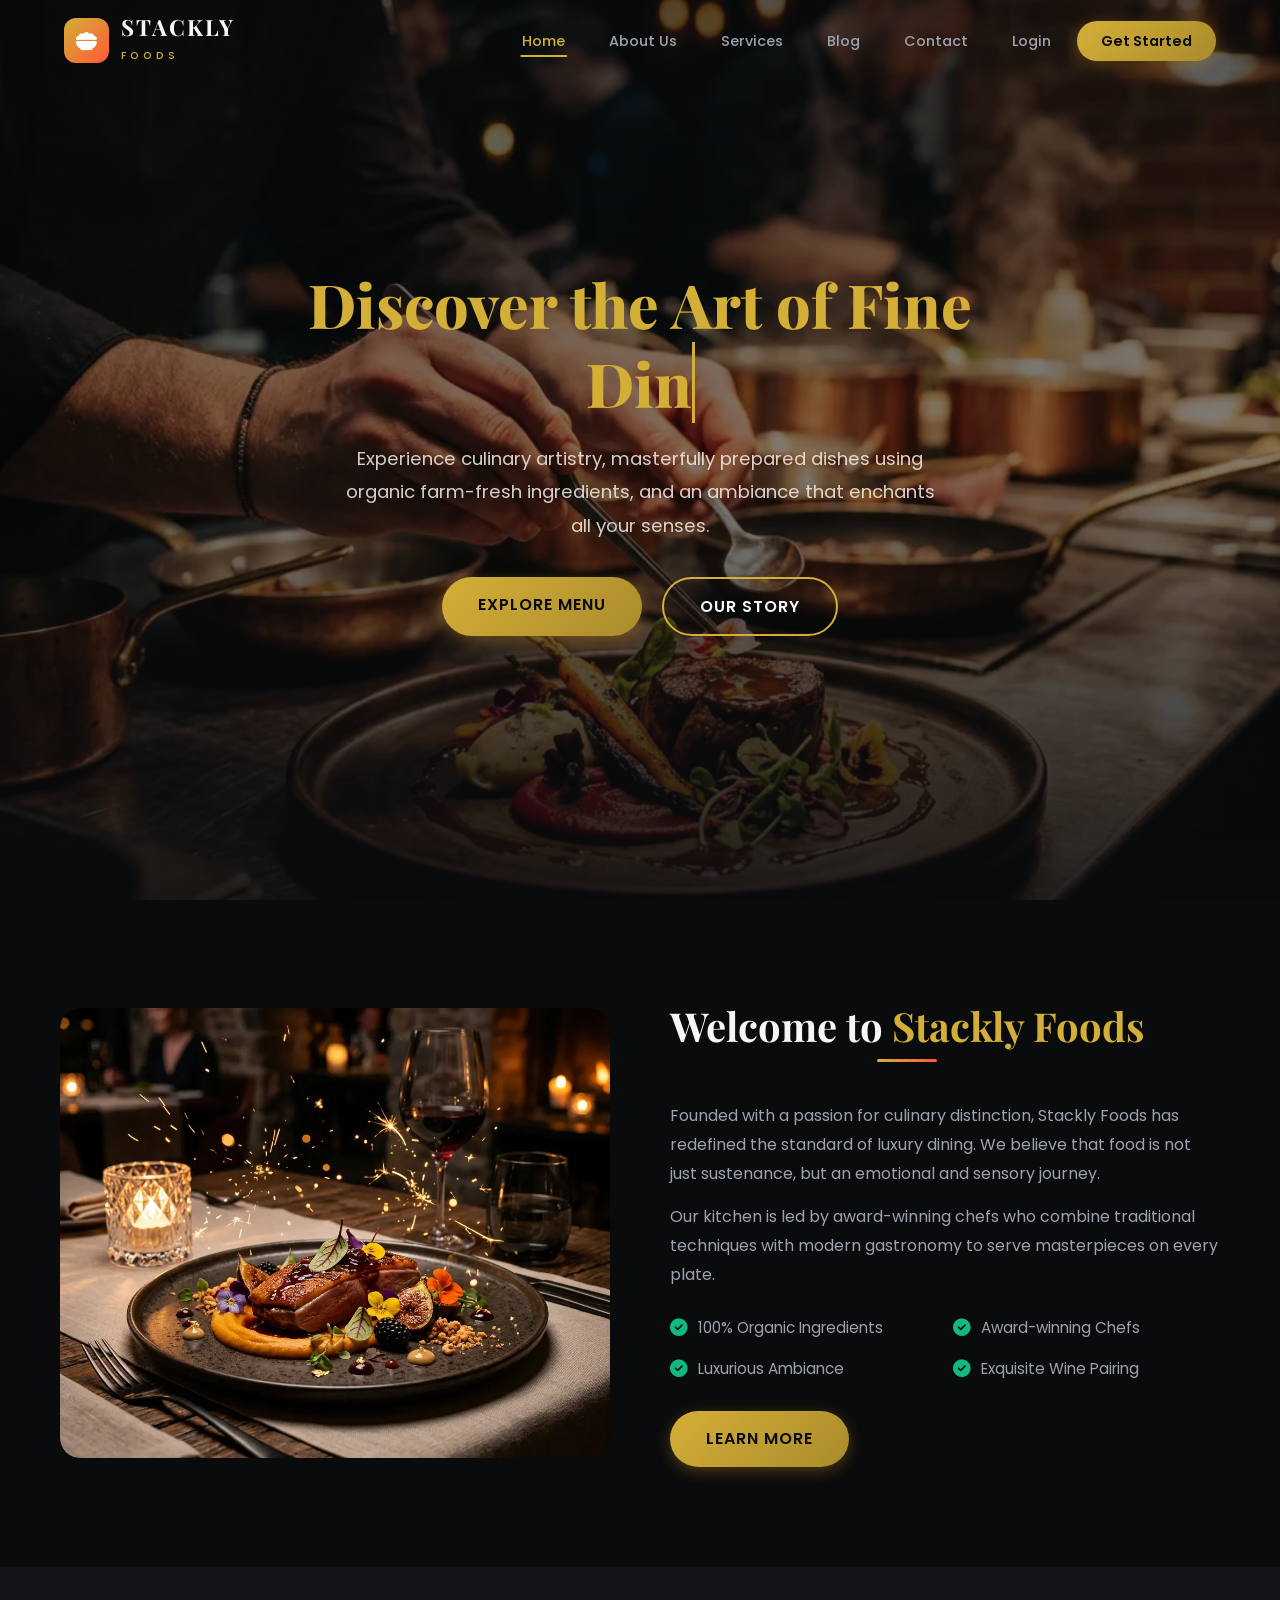
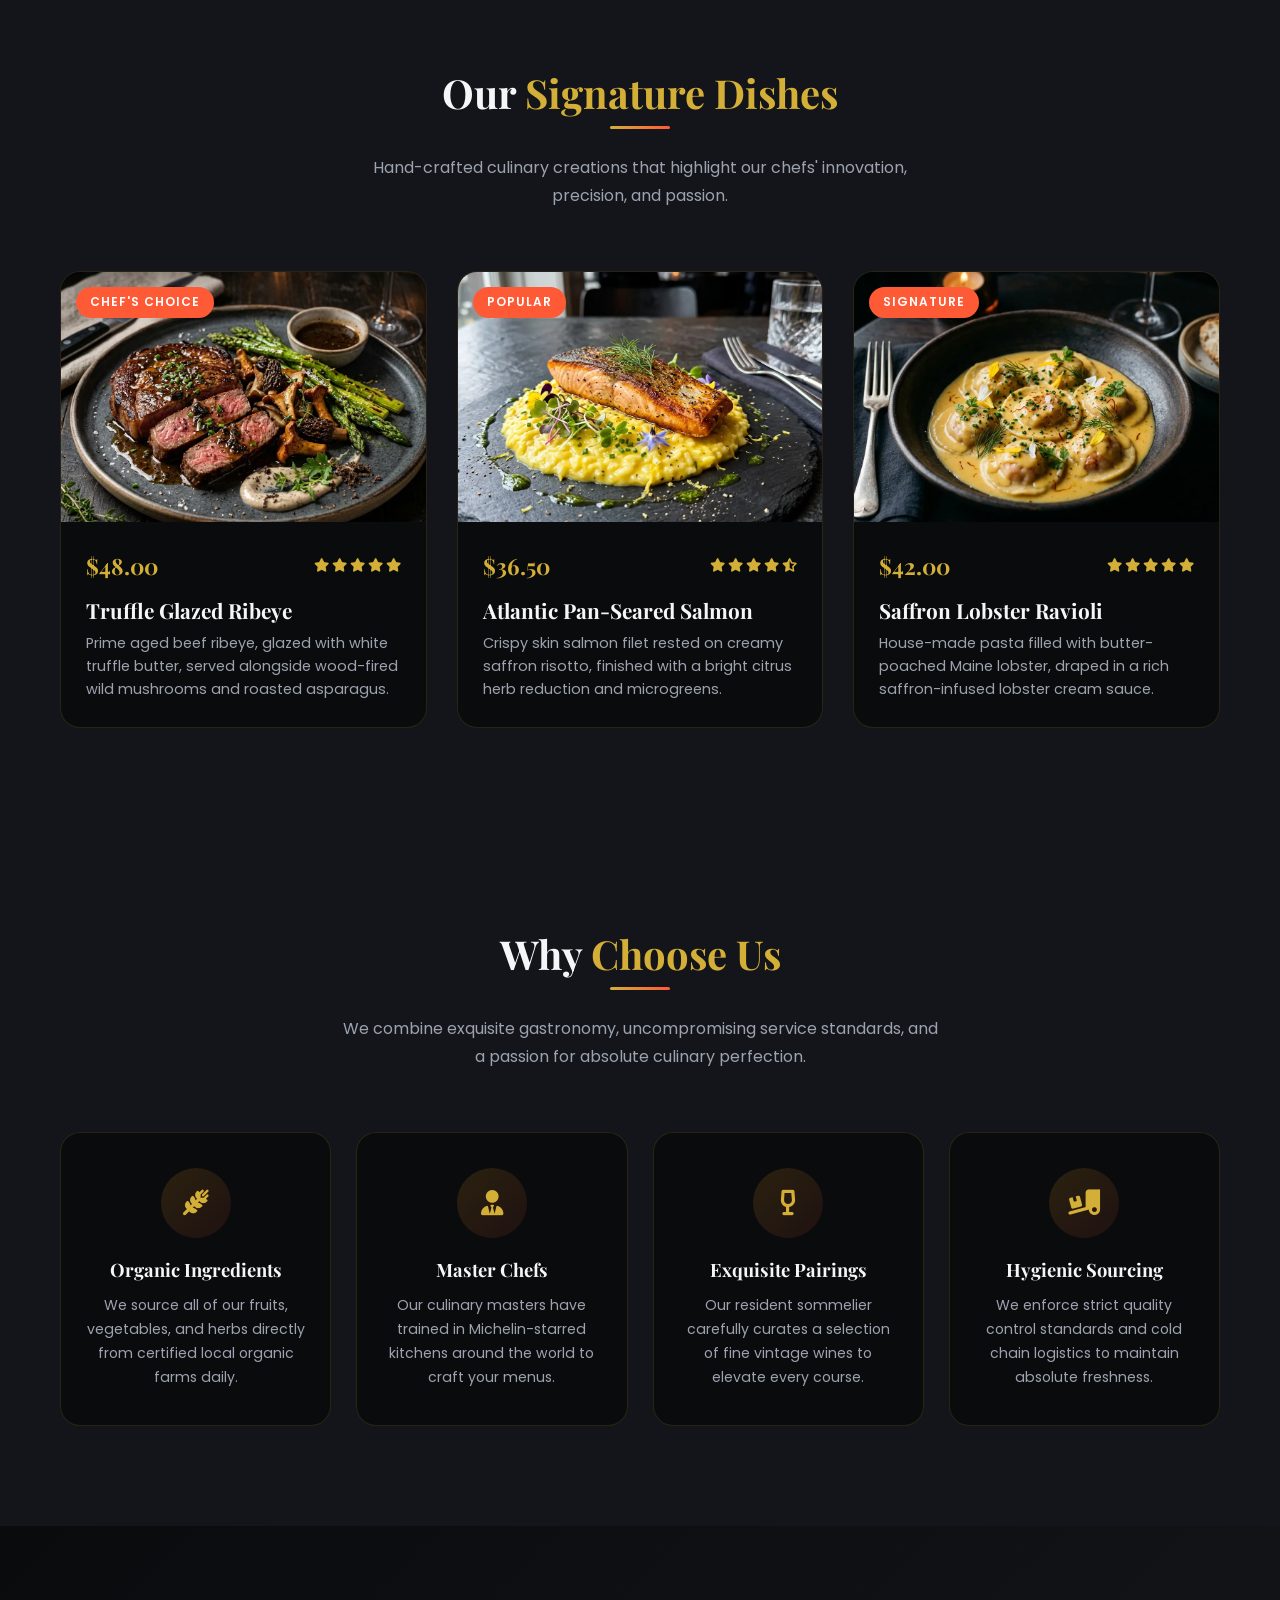
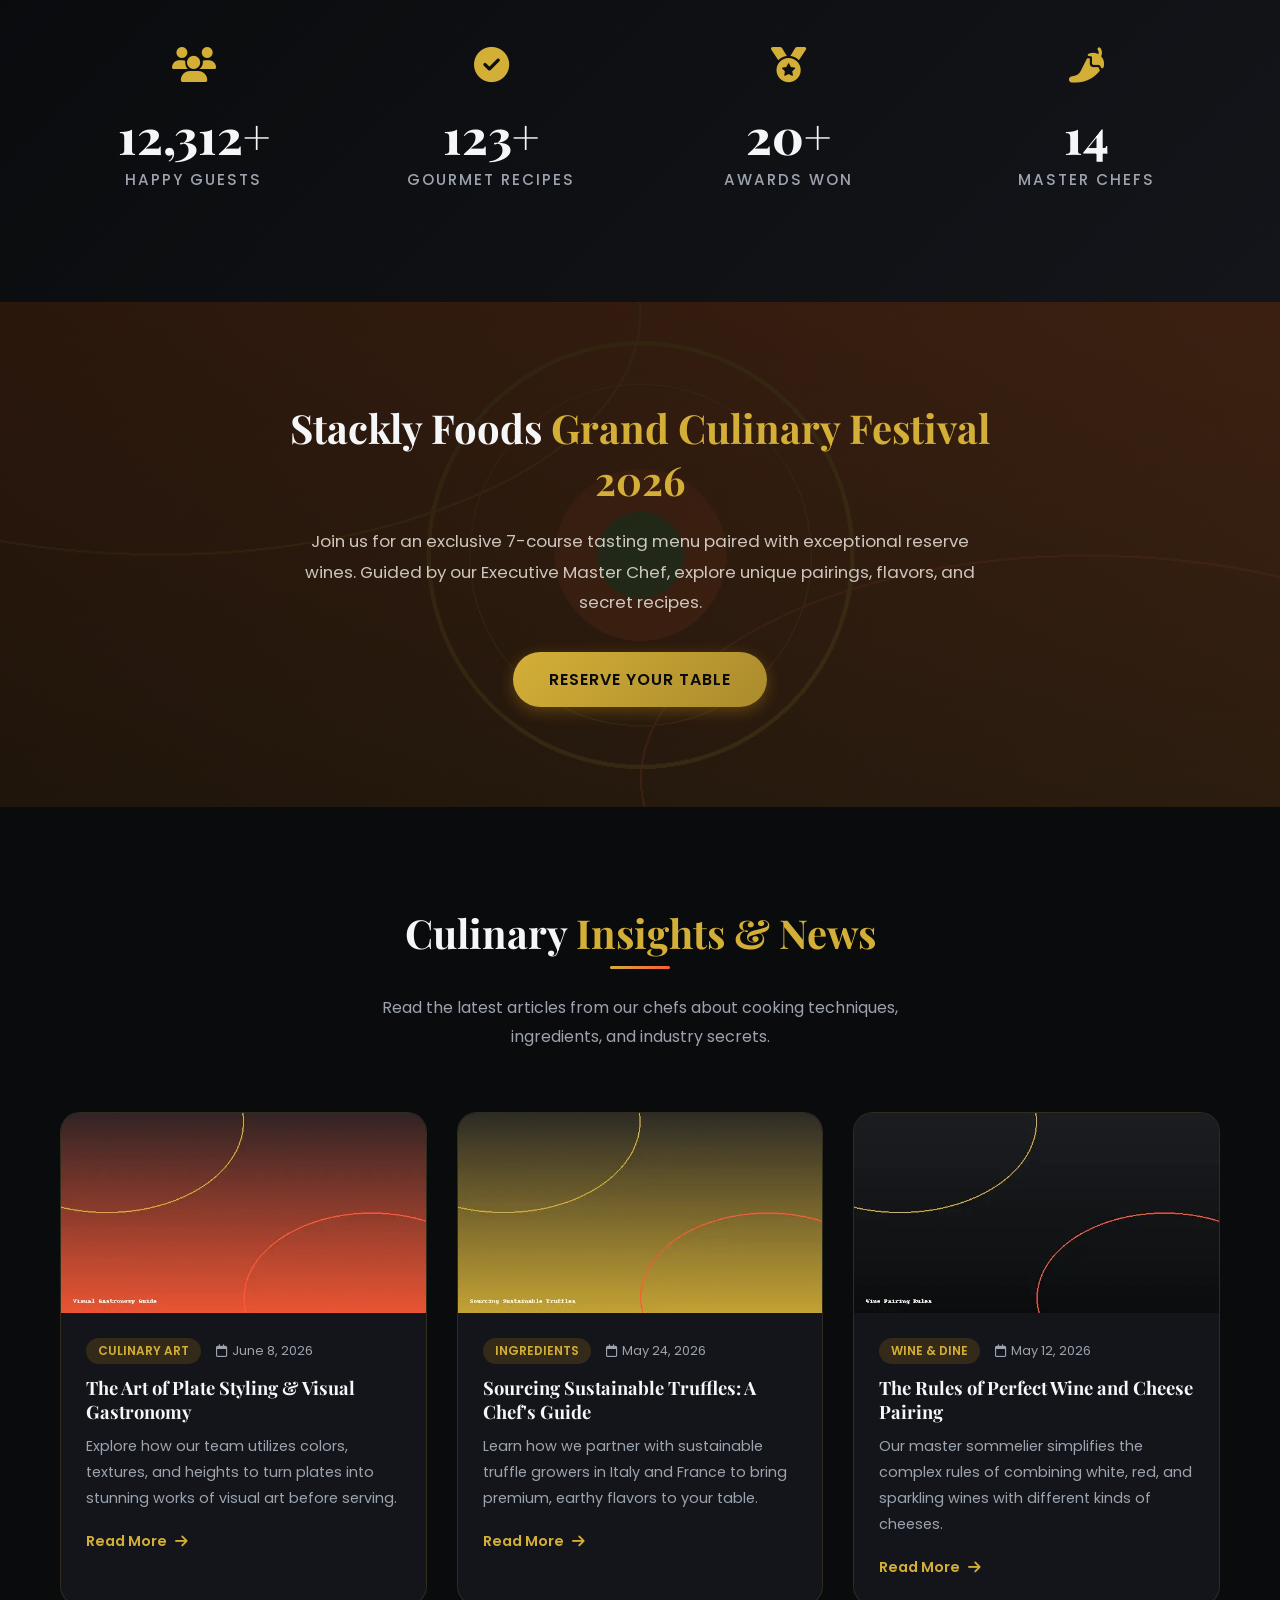
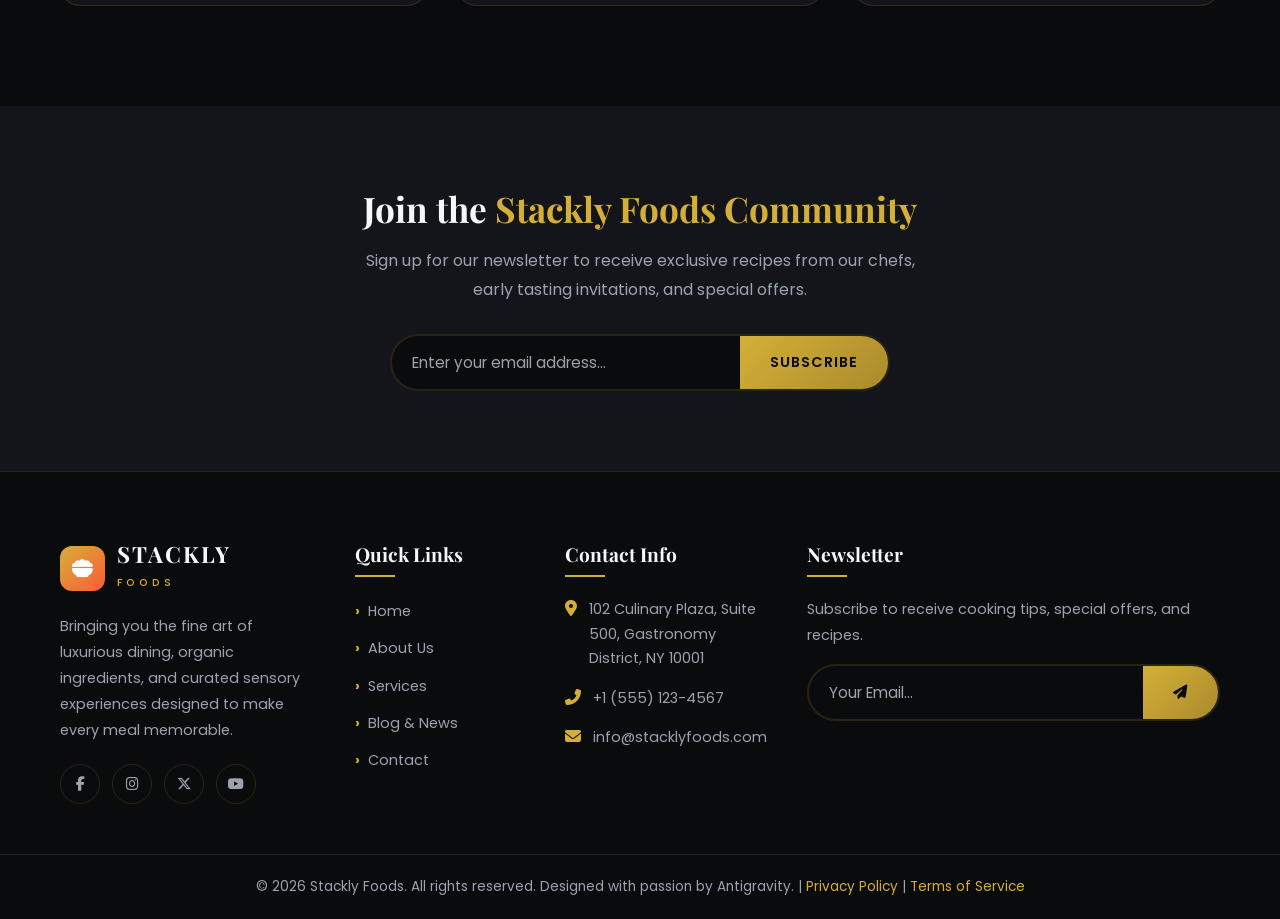
==== index.html @ e521a088 "Upload Stackly Foods theme with real photography, custom styles, and role dashboards" ====
<!DOCTYPE html>
<html lang="en">
<head>
    <meta charset="UTF-8">
    <meta name="viewport" content="width=device-width, initial-scale=1.0">
    <title>Stackly Foods | Premium Culinary Excellence & Gourmet Dining</title>
    <meta name="description" content="Welcome to Stackly Foods, where gourmet food meets visual artistry. Explore our curated menu, signature dishes, master chefs, and organic ingredients.">
    <!-- Font Awesome -->
    <link rel="stylesheet" href="https://cdnjs.cloudflare.com/ajax/libs/font-awesome/6.5.2/css/all.min.css">
    <!-- Google Fonts -->
    <link href="https://fonts.googleapis.com/css2?family=Playfair+Display:ital,wght@0,400..900;1,400..900&family=Poppins:wght@300;400;500;600;700;800&display=swap" rel="stylesheet">
    <!-- Stylesheet -->
    <link rel="stylesheet" href="css/style.css">
</head>
<body>

    <!-- NAVBAR -->
    <header>
        <nav class="navbar" id="mainNavbar">
            <a href="index.html" class="logo" id="logoLink">
                <div class="logo-icon">
                    <i class="fas fa-bowl-food"></i>
                </div>
                <div class="logo-text">
                    <h2>STACKLY</h2>
                    <span>FOODS</span>
                </div>
            </a>

            <ul class="nav-links" id="navLinks">
                <li><a href="index.html" class="active" id="navHome">Home</a></li>
                <li><a href="about.html" id="navAbout">About Us</a></li>
                <li><a href="services.html" id="navServices">Services</a></li>
                <li><a href="blog.html" id="navBlog">Blog</a></li>
                <li><a href="contact.html" id="navContact">Contact</a></li>
                <li><a href="login.html" id="navLogin">Login</a></li>
                <li><a href="register.html" class="btn-nav" id="navRegister">Get Started</a></li>
            </ul>

            <div class="menu-btn" id="menuBtn">
                <i class="fas fa-bars"></i>
            </div>
        </nav>
    </header>

    <!-- SECTION 1: HERO SLIDER -->
    <section class="hero" id="home">
        <div class="slider">
            <div class="slide active" style="background-image: url('images/hero1.webp');"></div>
            <div class="slide" style="background-image: url('images/hero2.webp');"></div>
            <div class="slide" style="background-image: url('images/hero3.webp');"></div>
        </div>
        <div class="overlay"></div>
        <div class="hero-content">
            <h1><span id="typingText"></span></h1>
            <p>Experience culinary artistry, masterfully prepared dishes using organic farm-fresh ingredients, and an ambiance that enchants all your senses.</p>
            <div class="hero-buttons">
                <a href="services.html" class="primary-btn" id="heroExploreBtn">Explore Menu</a>
                <a href="about.html" class="secondary-btn" id="heroStoryBtn">Our Story</a>
            </div>
        </div>
    </section>

    <!-- SECTION 2: WELCOME SECTION -->
    <section class="welcome-section animate-on-scroll" id="welcome">
        <div class="container welcome-container">
            <div class="welcome-image animate-slide-left">
                <img src="images/welcome.webp" alt="Gourmet Dining Experience" id="welcomeImg">
            </div>
            <div class="welcome-text animate-slide-right">
                <div class="section-header" style="text-align: left; margin-bottom: 30px;">
                    <h2>Welcome to <span class="highlight">Stackly Foods</span></h2>
                </div>
                <p>Founded with a passion for culinary distinction, Stackly Foods has redefined the standard of luxury dining. We believe that food is not just sustenance, but an emotional and sensory journey.</p>
                <p>Our kitchen is led by award-winning chefs who combine traditional techniques with modern gastronomy to serve masterpieces on every plate.</p>
                <div class="welcome-features">
                    <div class="welcome-feature-item">
                        <i class="fas fa-check-circle"></i>
                        <span>100% Organic Ingredients</span>
                    </div>
                    <div class="welcome-feature-item">
                        <i class="fas fa-check-circle"></i>
                        <span>Award-winning Chefs</span>
                    </div>
                    <div class="welcome-feature-item">
                        <i class="fas fa-check-circle"></i>
                        <span>Luxurious Ambiance</span>
                    </div>
                    <div class="welcome-feature-item">
                        <i class="fas fa-check-circle"></i>
                        <span>Exquisite Wine Pairing</span>
                    </div>
                </div>
                <a href="about.html" class="primary-btn" id="welcomeLearnBtn">Learn More</a>
            </div>
        </div>
    </section>

    <!-- SECTION 3: SIGNATURE DISHES -->
    <section class="dishes-section animate-on-scroll" id="dishes">
        <div class="container">
            <div class="section-header">
                <h2>Our <span class="highlight">Signature Dishes</span></h2>
                <p>Hand-crafted culinary creations that highlight our chefs' innovation, precision, and passion.</p>
            </div>
            <div class="dishes-grid">
                <!-- Dish 1 -->
                <div class="dish-card animate-scale delay-1">
                    <div class="dish-image">
                        <img src="images/dish1.webp" alt="Truffle Glazed Ribeye" id="dishImg1">
                        <span class="dish-badge">Chef's Choice</span>
                    </div>
                    <div class="dish-info">
                        <div class="dish-meta">
                            <span class="dish-price">$48.00</span>
                            <div class="dish-rating">
                                <i class="fas fa-star"></i>
                                <i class="fas fa-star"></i>
                                <i class="fas fa-star"></i>
                                <i class="fas fa-star"></i>
                                <i class="fas fa-star"></i>
                            </div>
                        </div>
                        <h3>Truffle Glazed Ribeye</h3>
                        <p>Prime aged beef ribeye, glazed with white truffle butter, served alongside wood-fired wild mushrooms and roasted asparagus.</p>
                    </div>
                </div>
                <!-- Dish 2 -->
                <div class="dish-card animate-scale delay-2">
                    <div class="dish-image">
                        <img src="images/dish2.webp" alt="Pan-Seared Salmon" id="dishImg2">
                        <span class="dish-badge">Popular</span>
                    </div>
                    <div class="dish-info">
                        <div class="dish-meta">
                            <span class="dish-price">$36.50</span>
                            <div class="dish-rating">
                                <i class="fas fa-star"></i>
                                <i class="fas fa-star"></i>
                                <i class="fas fa-star"></i>
                                <i class="fas fa-star"></i>
                                <i class="fas fa-star-half-alt"></i>
                            </div>
                        </div>
                        <h3>Atlantic Pan-Seared Salmon</h3>
                        <p>Crispy skin salmon filet rested on creamy saffron risotto, finished with a bright citrus herb reduction and microgreens.</p>
                    </div>
                </div>
                <!-- Dish 3 -->
                <div class="dish-card animate-scale delay-3">
                    <div class="dish-image">
                        <img src="images/dish3.webp" alt="Saffron Lobster Ravioli" id="dishImg3">
                        <span class="dish-badge">Signature</span>
                    </div>
                    <div class="dish-info">
                        <div class="dish-meta">
                            <span class="dish-price">$42.00</span>
                            <div class="dish-rating">
                                <i class="fas fa-star"></i>
                                <i class="fas fa-star"></i>
                                <i class="fas fa-star"></i>
                                <i class="fas fa-star"></i>
                                <i class="fas fa-star"></i>
                            </div>
                        </div>
                        <h3>Saffron Lobster Ravioli</h3>
                        <p>House-made pasta filled with butter-poached Maine lobster, draped in a rich saffron-infused lobster cream sauce.</p>
                    </div>
                </div>
            </div>
        </div>
    </section>

    <!-- SECTION 4: WHY CHOOSE US -->
    <section class="features-section animate-on-scroll" id="why-choose-us">
        <div class="container">
            <div class="section-header">
                <h2>Why <span class="highlight">Choose Us</span></h2>
                <p>We combine exquisite gastronomy, uncompromising service standards, and a passion for absolute culinary perfection.</p>
            </div>
            <div class="features-grid">
                <!-- Card 1 -->
                <div class="feature-card animate-scale delay-1">
                    <div class="feature-icon">
                        <i class="fas fa-wheat-awn"></i>
                    </div>
                    <h3>Organic Ingredients</h3>
                    <p>We source all of our fruits, vegetables, and herbs directly from certified local organic farms daily.</p>
                </div>
                <!-- Card 2 -->
                <div class="feature-card animate-scale delay-2">
                    <div class="feature-icon">
                        <i class="fas fa-user-tie"></i>
                    </div>
                    <h3>Master Chefs</h3>
                    <p>Our culinary masters have trained in Michelin-starred kitchens around the world to craft your menus.</p>
                </div>
                <!-- Card 3 -->
                <div class="feature-card animate-scale delay-3">
                    <div class="feature-icon">
                        <i class="fas fa-wine-glass-alt"></i>
                    </div>
                    <h3>Exquisite Pairings</h3>
                    <p>Our resident sommelier carefully curates a selection of fine vintage wines to elevate every course.</p>
                </div>
                <!-- Card 4 -->
                <div class="feature-card animate-scale delay-4">
                    <div class="feature-icon">
                        <i class="fas fa-truck-ramp-box"></i>
                    </div>
                    <h3>Hygienic Sourcing</h3>
                    <p>We enforce strict quality control standards and cold chain logistics to maintain absolute freshness.</p>
                </div>
            </div>
        </div>
    </section>

    <!-- SECTION 5: STATS COUNTER -->
    <section class="stats-section animate-on-scroll" id="stats">
        <div class="container stats-grid">
            <!-- Stat 1 -->
            <div class="stat-item">
                <div class="stat-icon"><i class="fas fa-users"></i></div>
                <div class="stat-number" data-target="15000" data-suffix="+">0</div>
                <div class="stat-label">Happy Guests</div>
            </div>
            <!-- Stat 2 -->
            <div class="stat-item">
                <div class="stat-icon"><i class="fas fa-circle-check"></i></div>
                <div class="stat-number" data-target="150" data-suffix="+">0</div>
                <div class="stat-label">Gourmet Recipes</div>
            </div>
            <!-- Stat 3 -->
            <div class="stat-item">
                <div class="stat-icon"><i class="fas fa-medal"></i></div>
                <div class="stat-number" data-target="25" data-suffix="+">0</div>
                <div class="stat-label">Awards Won</div>
            </div>
            <!-- Stat 4 -->
            <div class="stat-item">
                <div class="stat-icon"><i class="fas fa-pepper-hot"></i></div>
                <div class="stat-number" data-target="18" data-suffix="">0</div>
                <div class="stat-label">Master Chefs</div>
            </div>
        </div>
    </section>

    <!-- SECTION 6: SPECIAL OFFER CTA -->
    <section class="cta-section animate-on-scroll" style="background-image: url('images/cta_bg.webp');" id="special-offer">
        <div class="overlay"></div>
        <div class="container">
            <div class="cta-content">
                <h2>Stackly Foods <span class="highlight">Grand Culinary Festival 2026</span></h2>
                <p>Join us for an exclusive 7-course tasting menu paired with exceptional reserve wines. Guided by our Executive Master Chef, explore unique pairings, flavors, and secret recipes.</p>
                <a href="contact.html" class="primary-btn" id="ctaReserveBtn">Reserve Your Table</a>
            </div>
        </div>
    </section>

    <!-- SECTION 7: LATEST FOOD NEWS -->
    <section class="news-section animate-on-scroll" id="news">
        <div class="container">
            <div class="section-header">
                <h2>Culinary <span class="highlight">Insights & News</span></h2>
                <p>Read the latest articles from our chefs about cooking techniques, ingredients, and industry secrets.</p>
            </div>
            <div class="news-grid">
                <!-- News 1 -->
                <div class="news-card animate-slide-left delay-1">
                    <div class="news-image">
                        <img src="images/news1.webp" alt="The Art of Plate Styling" id="newsImg1">
                    </div>
                    <div class="news-content">
                        <div class="news-meta">
                            <span class="category-badge">Culinary Art</span>
                            <span><i class="far fa-calendar"></i> June 8, 2026</span>
                        </div>
                        <h3>The Art of Plate Styling & Visual Gastronomy</h3>
                        <p>Explore how our team utilizes colors, textures, and heights to turn plates into stunning works of visual art before serving.</p>
                        <a href="blog.html" class="read-more" id="newsReadMore1">Read More <i class="fas fa-arrow-right"></i></a>
                    </div>
                </div>
                <!-- News 2 -->
                <div class="news-card animate-scale delay-2">
                    <div class="news-image">
                        <img src="images/news2.webp" alt="Sourcing Sustainable Truffles" id="newsImg2">
                    </div>
                    <div class="news-content">
                        <div class="news-meta">
                            <span class="category-badge">Ingredients</span>
                            <span><i class="far fa-calendar"></i> May 24, 2026</span>
                        </div>
                        <h3>Sourcing Sustainable Truffles: A Chef's Guide</h3>
                        <p>Learn how we partner with sustainable truffle growers in Italy and France to bring premium, earthy flavors to your table.</p>
                        <a href="blog.html" class="read-more" id="newsReadMore2">Read More <i class="fas fa-arrow-right"></i></a>
                    </div>
                </div>
                <!-- News 3 -->
                <div class="news-card animate-slide-right delay-3">
                    <div class="news-image">
                        <img src="images/news3.webp" alt="Perfect Wine Pairing Rules" id="newsImg3">
                    </div>
                    <div class="news-content">
                        <div class="news-meta">
                            <span class="category-badge">Wine & Dine</span>
                            <span><i class="far fa-calendar"></i> May 12, 2026</span>
                        </div>
                        <h3>The Rules of Perfect Wine and Cheese Pairing</h3>
                        <p>Our master sommelier simplifies the complex rules of combining white, red, and sparkling wines with different kinds of cheeses.</p>
                        <a href="blog.html" class="read-more" id="newsReadMore3">Read More <i class="fas fa-arrow-right"></i></a>
                    </div>
                </div>
            </div>
        </div>
    </section>

    <!-- SECTION 8: COMMUNITY CTA (NEWSLETTER) -->
    <section class="community-section animate-on-scroll" id="community">
        <div class="container">
            <h2>Join the <span class="highlight">Stackly Foods Community</span></h2>
            <p>Sign up for our newsletter to receive exclusive recipes from our chefs, early tasting invitations, and special offers.</p>
            <form class="newsletter-form" id="homeNewsletterForm">
                <input type="email" placeholder="Enter your email address..." required id="newsletterEmail">
                <button type="submit" id="newsletterSubmitBtn">Subscribe</button>
            </form>
        </div>
    </section>

    <!-- FOOTER -->
    <footer>
        <div class="container footer-grid">
            <!-- Col 1 -->
            <div class="footer-col footer-about">
                <a href="index.html" class="logo" style="margin-bottom: 20px;" id="footerLogo">
                    <div class="logo-icon">
                        <i class="fas fa-bowl-food"></i>
                    </div>
                    <div class="logo-text">
                        <h2>STACKLY</h2>
                        <span>FOODS</span>
                    </div>
                </a>
                <p>Bringing you the fine art of luxurious dining, organic ingredients, and curated sensory experiences designed to make every meal memorable.</p>
                <div class="footer-social">
                    <a href="https://facebook.com" target="_blank" id="facebookLink"><i class="fab fa-facebook-f"></i></a>
                    <a href="https://instagram.com" target="_blank" id="instagramLink"><i class="fab fa-instagram"></i></a>
                    <a href="https://twitter.com" target="_blank" id="twitterLink"><i class="fab fa-x-twitter"></i></a>
                    <a href="https://youtube.com" target="_blank" id="youtubeLink"><i class="fab fa-youtube"></i></a>
                </div>
            </div>
            <!-- Col 2 -->
            <div class="footer-col footer-links">
                <h3>Quick Links</h3>
                <ul>
                    <li><a href="index.html" id="footerLinkHome">Home</a></li>
                    <li><a href="about.html" id="footerLinkAbout">About Us</a></li>
                    <li><a href="services.html" id="footerLinkServices">Services</a></li>
                    <li><a href="blog.html" id="footerLinkBlog">Blog & News</a></li>
                    <li><a href="contact.html" id="footerLinkContact">Contact</a></li>
                </ul>
            </div>
            <!-- Col 3 -->
            <div class="footer-col footer-contact">
                <h3>Contact Info</h3>
                <ul>
                    <li>
                        <i class="fas fa-map-marker-alt"></i>
                        <span>102 Culinary Plaza, Suite 500, Gastronomy District, NY 10001</span>
                    </li>
                    <li>
                        <i class="fas fa-phone-alt"></i>
                        <span><a href="tel:+15551234567" id="footerPhone">+1 (555) 123-4567</a></span>
                    </li>
                    <li>
                        <i class="fas fa-envelope"></i>
                        <span><a href="mailto:info@stacklyfoods.com" id="footerEmail">info@stacklyfoods.com</a></span>
                    </li>
                </ul>
            </div>
            <!-- Col 4 -->
            <div class="footer-col footer-newsletter">
                <h3>Newsletter</h3>
                <p>Subscribe to receive cooking tips, special offers, and recipes.</p>
                <form class="newsletter-form" id="footerNewsletterForm">
                    <input type="email" placeholder="Your Email..." required id="footerNewsletterEmail">
                    <button type="submit" id="footerNewsletterSubmitBtn"><i class="fas fa-paper-plane"></i></button>
                </form>
            </div>
        </div>
        <div class="footer-bottom">
            <p>&copy; 2026 Stackly Foods. All rights reserved. Designed with passion by Antigravity. | <a href="#" id="privacyPolicyLink">Privacy Policy</a> | <a href="#" id="termsOfServiceLink">Terms of Service</a></p>
        </div>
    </footer>

    <!-- Script -->
    <script src="js/script.js"></script>
</body>
</html>
---- css/style.css ----
/* ============================================
   STACKLY FOODS - Food Industry Theme
   Complete Stylesheet
   ============================================ */

/* ---- CSS Custom Properties (Design Tokens) ---- */
:root {
  /* Colors */
  --color-primary: #D4AF37;
  --color-primary-dark: #AA8B2C;
  --color-primary-light: #F3E5AB;
  --color-secondary: #FF5A36;
  --color-secondary-dark: #D64522;
  --color-accent: #10B981;
  --color-accent-dark: #059669;

  --color-bg: #0A0B0D;
  --color-bg-light: #13151A;
  --color-bg-lighter: #1F222B;
  --color-bg-card: #13151A;
  --color-bg-card-hover: #1F222B;

  --color-text: #F5F6F8;
  --color-text-muted: #9CA3AF;
  --color-text-dark: #0A0B0D;
  --color-border: rgba(212, 175, 55, 0.15);
  --color-border-light: rgba(245, 246, 248, 0.08);

  /* Glassmorphism */
  --glass-bg: rgba(19, 21, 26, 0.85);
  --glass-border: rgba(212, 175, 55, 0.2);
  --glass-shadow: 0 8px 32px rgba(0, 0, 0, 0.3);

  /* Typography */
  --font-body: 'Poppins', sans-serif;
  --font-heading: 'Playfair Display', serif;

  /* Spacing */
  --section-padding: 100px 0;
  --container-width: 1200px;
  --container-padding: 0 20px;

  /* Transitions */
  --transition-fast: 0.2s ease;
  --transition-normal: 0.3s ease;
  --transition-slow: 0.5s ease;
  --transition-slower: 0.8s ease;

  /* Border Radius */
  --radius-sm: 6px;
  --radius-md: 12px;
  --radius-lg: 20px;
  --radius-xl: 30px;
  --radius-full: 50%;

  /* Shadows */
  --shadow-card: 0 4px 20px rgba(0, 0, 0, 0.3);
  --shadow-card-hover: 0 12px 40px rgba(232, 163, 23, 0.15);
  --shadow-btn: 0 4px 15px rgba(232, 163, 23, 0.3);
  --shadow-btn-hover: 0 6px 25px rgba(232, 163, 23, 0.5);
}

/* ---- Reset & Base ---- */
*,
*::before,
*::after {
  margin: 0;
  padding: 0;
  box-sizing: border-box;
}

html {
  scroll-behavior: smooth;
  font-size: 16px;
}

body {
  font-family: var(--font-body);
  background-color: var(--color-bg);
  color: var(--color-text);
  line-height: 1.7;
  overflow-x: hidden;
  -webkit-font-smoothing: antialiased;
  -moz-osx-font-smoothing: grayscale;
}

a {
  text-decoration: none;
  color: inherit;
  transition: var(--transition-normal);
}

ul {
  list-style: none;
}

img {
  max-width: 100%;
  height: auto;
  display: block;
}

button {
  cursor: pointer;
  border: none;
  outline: none;
  font-family: var(--font-body);
}

input, textarea, select {
  font-family: var(--font-body);
  outline: none;
}

h1, h2, h3, h4, h5, h6 {
  font-family: var(--font-heading);
  font-weight: 700;
  line-height: 1.3;
  color: var(--color-text);
}

h1 { font-size: 3.2rem; }
h2 { font-size: 2.5rem; }
h3 { font-size: 1.5rem; }
h4 { font-size: 1.2rem; }

p {
  color: var(--color-text-muted);
  line-height: 1.8;
}

/* ---- Utility Classes ---- */
.container {
  max-width: var(--container-width);
  margin: 0 auto;
  padding: var(--container-padding);
}

.section-header {
  text-align: center;
  margin-bottom: 60px;
}

.section-header h2 {
  font-size: 2.5rem;
  margin-bottom: 15px;
  position: relative;
  display: inline-block;
}

.section-header h2::after {
  content: '';
  position: absolute;
  bottom: -10px;
  left: 50%;
  transform: translateX(-50%);
  width: 60px;
  height: 3px;
  background: linear-gradient(90deg, var(--color-primary), var(--color-secondary));
  border-radius: 2px;
}

.section-header p {
  max-width: 600px;
  margin: 20px auto 0;
  font-size: 1rem;
}

.highlight {
  color: var(--color-primary);
}

/* ---- Buttons ---- */
.primary-btn {
  display: inline-block;
  padding: 14px 36px;
  background: linear-gradient(135deg, var(--color-primary), var(--color-primary-dark));
  color: var(--color-text-dark);
  font-weight: 600;
  font-size: 1rem;
  border-radius: var(--radius-xl);
  transition: var(--transition-normal);
  box-shadow: var(--shadow-btn);
  text-transform: uppercase;
  letter-spacing: 1px;
  border: none;
  cursor: pointer;
}

.primary-btn:hover {
  transform: translateY(-3px);
  box-shadow: var(--shadow-btn-hover);
  background: linear-gradient(135deg, var(--color-primary-light), var(--color-primary));
}

.secondary-btn {
  display: inline-block;
  padding: 14px 36px;
  background: transparent;
  color: var(--color-text);
  font-weight: 600;
  font-size: 1rem;
  border-radius: var(--radius-xl);
  border: 2px solid var(--color-primary);
  transition: var(--transition-normal);
  text-transform: uppercase;
  letter-spacing: 1px;
  cursor: pointer;
}

.secondary-btn:hover {
  background: var(--color-primary);
  color: var(--color-text-dark);
  transform: translateY(-3px);
  box-shadow: var(--shadow-btn);
}

/* ============================================
   NAVBAR
   ============================================ */
.navbar {
  position: fixed;
  top: 0;
  left: 0;
  width: 100%;
  z-index: 1000;
  display: flex;
  align-items: center;
  justify-content: space-between;
  padding: 15px 5%;
  transition: var(--transition-normal);
  background: transparent;
}

.navbar.scrolled {
  background: var(--glass-bg);
  backdrop-filter: blur(20px);
  -webkit-backdrop-filter: blur(20px);
  box-shadow: 0 2px 20px rgba(0, 0, 0, 0.3);
  padding: 10px 5%;
  border-bottom: 1px solid var(--glass-border);
}

.logo {
  display: flex;
  align-items: center;
  gap: 12px;
  text-decoration: none;
}

.logo-icon {
  width: 45px;
  height: 45px;
  background: linear-gradient(135deg, var(--color-primary), var(--color-secondary));
  border-radius: var(--radius-md);
  display: flex;
  align-items: center;
  justify-content: center;
  font-size: 1.3rem;
  color: #fff;
  transition: var(--transition-normal);
}

.logo:hover .logo-icon {
  transform: rotate(10deg) scale(1.05);
}

.logo-text h2 {
  font-family: var(--font-heading);
  font-size: 1.4rem;
  font-weight: 700;
  color: var(--color-text);
  line-height: 1.1;
  letter-spacing: 2px;
}

.logo-text span {
  font-family: var(--font-body);
  font-size: 0.65rem;
  color: var(--color-primary);
  text-transform: uppercase;
  letter-spacing: 4px;
  font-weight: 500;
}

.nav-links {
  display: flex;
  align-items: center;
  gap: 8px;
}

.nav-links li a {
  padding: 8px 18px;
  font-size: 0.9rem;
  font-weight: 500;
  color: var(--color-text-muted);
  border-radius: var(--radius-xl);
  transition: var(--transition-normal);
  position: relative;
}

.nav-links li a:hover,
.nav-links li a.active {
  color: var(--color-primary);
}

.nav-links li a::after {
  content: '';
  position: absolute;
  bottom: 2px;
  left: 50%;
  transform: translateX(-50%);
  width: 0;
  height: 2px;
  background: var(--color-primary);
  transition: var(--transition-normal);
  border-radius: 2px;
}

.nav-links li a:hover::after,
.nav-links li a.active::after {
  width: 60%;
}

.btn-nav {
  background: linear-gradient(135deg, var(--color-primary), var(--color-primary-dark)) !important;
  color: var(--color-text-dark) !important;
  font-weight: 600 !important;
  padding: 10px 24px !important;
  border-radius: var(--radius-xl) !important;
  box-shadow: var(--shadow-btn);
}

.btn-nav:hover {
  transform: translateY(-2px);
  box-shadow: var(--shadow-btn-hover);
}

.btn-nav::after {
  display: none !important;
}

.menu-btn {
  display: none;
  font-size: 1.5rem;
  color: var(--color-text);
  cursor: pointer;
  z-index: 1001;
  transition: var(--transition-normal);
}

.menu-btn:hover {
  color: var(--color-primary);
}

/* ============================================
   HERO SECTION
   ============================================ */
.hero {
  position: relative;
  height: 100vh;
  min-height: 600px;
  display: flex;
  align-items: center;
  justify-content: center;
  overflow: hidden;
}

.slider {
  position: absolute;
  top: 0;
  left: 0;
  width: 100%;
  height: 100%;
}

.slide {
  position: absolute;
  top: 0;
  left: 0;
  width: 100%;
  height: 100%;
  background-size: cover;
  background-position: center;
  background-repeat: no-repeat;
  opacity: 0;
  transition: opacity 1.5s ease-in-out;
  transform: scale(1.05);
}

.slide.active {
  opacity: 1;
  transform: scale(1);
  animation: slowZoom 8s ease-in-out forwards;
}

@keyframes slowZoom {
  from { transform: scale(1); }
  to { transform: scale(1.08); }
}

.hero .overlay {
  position: absolute;
  top: 0;
  left: 0;
  width: 100%;
  height: 100%;
  background: linear-gradient(
    to bottom,
    rgba(10, 11, 13, 0.7) 0%,
    rgba(10, 11, 13, 0.5) 50%,
    rgba(10, 11, 13, 0.9) 100%
  );
  z-index: 1;
}

.hero-content {
  position: relative;
  z-index: 2;
  text-align: center;
  max-width: 800px;
  padding: 0 20px;
}

.hero-content h1 {
  font-size: 3.8rem;
  font-weight: 800;
  margin-bottom: 20px;
  color: var(--color-text);
  min-height: 100px;
}

.hero-content h1 span#typingText {
  color: var(--color-primary);
  border-right: 3px solid var(--color-primary);
  animation: blink 0.7s step-end infinite;
}

@keyframes blink {
  50% { border-color: transparent; }
}

.hero-content p {
  font-size: 1.15rem;
  margin-bottom: 35px;
  color: rgba(245, 240, 232, 0.85);
  max-width: 600px;
  margin-left: auto;
  margin-right: auto;
}

.hero-buttons {
  display: flex;
  gap: 20px;
  justify-content: center;
  flex-wrap: wrap;
}

/* ============================================
   WELCOME / ABOUT SECTION
   ============================================ */
.welcome-section {
  padding: var(--section-padding);
  background: var(--color-bg);
}

.welcome-container {
  display: grid;
  grid-template-columns: 1fr 1fr;
  gap: 60px;
  align-items: center;
}

.welcome-image {
  position: relative;
  border-radius: var(--radius-lg);
  overflow: hidden;
}

.welcome-image img {
  width: 100%;
  height: 450px;
  object-fit: cover;
  border-radius: var(--radius-lg);
  transition: var(--transition-slow);
}

.welcome-image:hover img {
  transform: scale(1.03);
}

.welcome-image::before {
  content: '';
  position: absolute;
  top: -15px;
  left: -15px;
  width: 100px;
  height: 100px;
  border-top: 4px solid var(--color-primary);
  border-left: 4px solid var(--color-primary);
  border-radius: var(--radius-md) 0 0 0;
  z-index: 1;
}

.welcome-image::after {
  content: '';
  position: absolute;
  bottom: -15px;
  right: -15px;
  width: 100px;
  height: 100px;
  border-bottom: 4px solid var(--color-secondary);
  border-right: 4px solid var(--color-secondary);
  border-radius: 0 0 var(--radius-md) 0;
  z-index: 1;
}

.welcome-text h2 {
  margin-bottom: 20px;
}

.welcome-text h2 span {
  color: var(--color-primary);
}

.welcome-text p {
  margin-bottom: 15px;
  font-size: 1rem;
}

.welcome-text .welcome-features {
  display: grid;
  grid-template-columns: 1fr 1fr;
  gap: 15px;
  margin: 25px 0 30px;
}

.welcome-feature-item {
  display: flex;
  align-items: center;
  gap: 10px;
}

.welcome-feature-item i {
  color: var(--color-accent);
  font-size: 1.1rem;
}

.welcome-feature-item span {
  font-size: 0.95rem;
  color: var(--color-text-muted);
}

/* ============================================
   SIGNATURE DISHES
   ============================================ */
.dishes-section {
  padding: var(--section-padding);
  background: var(--color-bg-light);
}

.dishes-grid {
  display: grid;
  grid-template-columns: repeat(3, 1fr);
  gap: 30px;
}

.dish-card {
  background: var(--color-bg);
  border-radius: var(--radius-lg);
  overflow: hidden;
  border: 1px solid var(--color-border);
  transition: var(--transition-normal);
  position: relative;
}

.dish-card:hover {
  transform: translateY(-8px);
  box-shadow: var(--shadow-card-hover);
  border-color: var(--color-primary);
}

.dish-card .dish-image {
  position: relative;
  height: 250px;
  overflow: hidden;
}

.dish-card .dish-image img {
  width: 100%;
  height: 100%;
  object-fit: cover;
  transition: var(--transition-slow);
}

.dish-card:hover .dish-image img {
  transform: scale(1.1);
}

.dish-card .dish-badge {
  position: absolute;
  top: 15px;
  left: 15px;
  background: var(--color-secondary);
  color: #fff;
  padding: 5px 14px;
  border-radius: var(--radius-xl);
  font-size: 0.75rem;
  font-weight: 600;
  text-transform: uppercase;
  letter-spacing: 1px;
}

.dish-card .dish-info {
  padding: 25px;
}

.dish-card .dish-info h3 {
  font-size: 1.3rem;
  margin-bottom: 8px;
}

.dish-card .dish-info .dish-meta {
  display: flex;
  align-items: center;
  justify-content: space-between;
  margin-bottom: 12px;
}

.dish-card .dish-info .dish-price {
  font-size: 1.4rem;
  font-weight: 700;
  color: var(--color-primary);
  font-family: var(--font-heading);
}

.dish-card .dish-info .dish-rating {
  display: flex;
  gap: 3px;
}

.dish-card .dish-info .dish-rating i {
  color: var(--color-primary);
  font-size: 0.85rem;
}

.dish-card .dish-info p {
  font-size: 0.9rem;
  line-height: 1.6;
}

/* ============================================
   NEWS / LATEST FOOD NEWS
   ============================================ */
.news-section {
  padding: var(--section-padding);
  background: var(--color-bg);
}

.news-grid {
  display: grid;
  grid-template-columns: repeat(3, 1fr);
  gap: 30px;
}

.news-card {
  background: var(--color-bg-card);
  border-radius: var(--radius-lg);
  overflow: hidden;
  border: 1px solid var(--color-border);
  transition: var(--transition-normal);
}

.news-card:hover {
  transform: translateY(-6px);
  box-shadow: var(--shadow-card-hover);
  border-color: rgba(232, 163, 23, 0.3);
}

.news-card .news-image {
  height: 200px;
  overflow: hidden;
}

.news-card .news-image img {
  width: 100%;
  height: 100%;
  object-fit: cover;
  transition: var(--transition-slow);
}

.news-card:hover .news-image img {
  transform: scale(1.08);
}

.news-card .news-content {
  padding: 25px;
}

.news-card .news-meta {
  display: flex;
  align-items: center;
  gap: 15px;
  margin-bottom: 12px;
  font-size: 0.8rem;
  color: var(--color-text-muted);
}

.news-card .news-meta span {
  display: flex;
  align-items: center;
  gap: 5px;
}

.news-card .news-meta .category-badge {
  background: rgba(232, 163, 23, 0.15);
  color: var(--color-primary);
  padding: 3px 12px;
  border-radius: var(--radius-xl);
  font-weight: 600;
  font-size: 0.75rem;
  text-transform: uppercase;
}

.news-card .news-content h3 {
  font-size: 1.15rem;
  margin-bottom: 10px;
  transition: var(--transition-normal);
}

.news-card:hover .news-content h3 {
  color: var(--color-primary);
}

.news-card .news-content p {
  font-size: 0.9rem;
  margin-bottom: 15px;
}

.news-card .read-more {
  color: var(--color-primary);
  font-weight: 600;
  font-size: 0.9rem;
  display: inline-flex;
  align-items: center;
  gap: 8px;
  transition: var(--transition-normal);
}

.news-card .read-more:hover {
  gap: 12px;
}

/* ============================================
   WHY CHOOSE US
   ============================================ */
.features-section {
  padding: var(--section-padding);
  background: var(--color-bg-light);
}

.features-grid {
  display: grid;
  grid-template-columns: repeat(4, 1fr);
  gap: 25px;
}

.feature-card {
  background: var(--color-bg);
  border: 1px solid var(--color-border);
  border-radius: var(--radius-lg);
  padding: 35px 25px;
  text-align: center;
  transition: var(--transition-normal);
  position: relative;
  overflow: hidden;
}

.feature-card::before {
  content: '';
  position: absolute;
  top: 0;
  left: 0;
  width: 100%;
  height: 3px;
  background: linear-gradient(90deg, var(--color-primary), var(--color-secondary));
  transform: scaleX(0);
  transition: var(--transition-normal);
}

.feature-card:hover::before {
  transform: scaleX(1);
}

.feature-card:hover {
  transform: translateY(-8px);
  box-shadow: var(--shadow-card-hover);
  border-color: var(--color-primary);
}

.feature-card .feature-icon {
  width: 70px;
  height: 70px;
  background: linear-gradient(135deg, rgba(232, 163, 23, 0.15), rgba(212, 70, 59, 0.1));
  border-radius: var(--radius-full);
  display: flex;
  align-items: center;
  justify-content: center;
  margin: 0 auto 20px;
  font-size: 1.6rem;
  color: var(--color-primary);
  transition: var(--transition-normal);
}

.feature-card:hover .feature-icon {
  background: linear-gradient(135deg, var(--color-primary), var(--color-secondary));
  color: #fff;
  transform: scale(1.1);
}

.feature-card h3 {
  font-size: 1.15rem;
  margin-bottom: 12px;
}

.feature-card p {
  font-size: 0.88rem;
  line-height: 1.7;
}

/* ============================================
   STATS COUNTER
   ============================================ */
.stats-section {
  padding: 80px 0;
  background: linear-gradient(135deg, var(--color-bg), var(--color-bg-light));
  position: relative;
  overflow: hidden;
}

.stats-section::before {
  content: '';
  position: absolute;
  top: 0;
  left: 0;
  width: 100%;
  height: 100%;
  background: url('data:image/svg+xml,<svg xmlns="http://www.w3.org/2000/svg" viewBox="0 0 80 80"><circle cx="40" cy="40" r="1" fill="rgba(232,163,23,0.06)"/></svg>');
  background-size: 40px 40px;
}

.stats-grid {
  display: grid;
  grid-template-columns: repeat(4, 1fr);
  gap: 30px;
  position: relative;
  z-index: 1;
}

.stat-item {
  text-align: center;
  padding: 30px 15px;
}

.stat-item .stat-icon {
  font-size: 2.2rem;
  color: var(--color-primary);
  margin-bottom: 15px;
}

.stat-item .stat-number {
  font-family: var(--font-heading);
  font-size: 3rem;
  font-weight: 800;
  color: var(--color-text);
  line-height: 1;
  margin-bottom: 8px;
}

.stat-item .stat-number span {
  color: var(--color-primary);
}

.stat-item .stat-label {
  font-size: 0.95rem;
  color: var(--color-text-muted);
  text-transform: uppercase;
  letter-spacing: 2px;
  font-weight: 500;
}

/* ============================================
   CTA BANNERS
   ============================================ */
.cta-section {
  padding: 100px 0;
  position: relative;
  overflow: hidden;
  background-size: cover;
  background-position: center;
  background-attachment: fixed;
}

.cta-section .overlay {
  position: absolute;
  top: 0;
  left: 0;
  width: 100%;
  height: 100%;
  background: linear-gradient(135deg, rgba(26, 18, 9, 0.92), rgba(44, 30, 15, 0.88));
}

.cta-content {
  position: relative;
  z-index: 1;
  text-align: center;
  max-width: 700px;
  margin: 0 auto;
}

.cta-content h2 {
  font-size: 2.5rem;
  margin-bottom: 20px;
}

.cta-content h2 span {
  color: var(--color-primary);
}

.cta-content p {
  font-size: 1.05rem;
  margin-bottom: 35px;
  color: rgba(245, 240, 232, 0.8);
}

/* Community / Newsletter CTA */
.community-section {
  padding: 80px 0;
  background: var(--color-bg-light);
  text-align: center;
}

.community-section h2 {
  font-size: 2.2rem;
  margin-bottom: 15px;
}

.community-section h2 span {
  color: var(--color-primary);
}

.community-section p {
  max-width: 550px;
  margin: 0 auto 30px;
}

.newsletter-form {
  display: flex;
  max-width: 500px;
  margin: 0 auto;
  gap: 0;
  border-radius: var(--radius-xl);
  overflow: hidden;
  border: 2px solid var(--color-border);
  background: var(--color-bg);
}

.newsletter-form input {
  flex: 1;
  padding: 15px 20px;
  border: none;
  background: transparent;
  color: var(--color-text);
  font-size: 0.95rem;
}

.newsletter-form input::placeholder {
  color: var(--color-text-muted);
}

.newsletter-form button {
  padding: 15px 30px;
  background: linear-gradient(135deg, var(--color-primary), var(--color-primary-dark));
  color: var(--color-text-dark);
  font-weight: 600;
  font-size: 0.9rem;
  border: none;
  cursor: pointer;
  transition: var(--transition-normal);
  text-transform: uppercase;
  letter-spacing: 1px;
}

.newsletter-form button:hover {
  background: linear-gradient(135deg, var(--color-primary-light), var(--color-primary));
}

/* ============================================
   FOOTER
   ============================================ */
footer {
  background: var(--color-bg);
  border-top: 1px solid var(--color-border);
  padding: 70px 0 0;
}

.footer-grid {
  display: grid;
  grid-template-columns: 1.5fr 1fr 1fr 1.5fr;
  gap: 40px;
  padding-bottom: 50px;
}

.footer-col h3 {
  font-size: 1.2rem;
  margin-bottom: 20px;
  color: var(--color-text);
  position: relative;
  padding-bottom: 10px;
}

.footer-col h3::after {
  content: '';
  position: absolute;
  bottom: 0;
  left: 0;
  width: 40px;
  height: 2px;
  background: var(--color-primary);
}

.footer-about p {
  font-size: 0.9rem;
  margin-bottom: 20px;
  line-height: 1.8;
}

.footer-social {
  display: flex;
  gap: 12px;
}

.footer-social a {
  width: 40px;
  height: 40px;
  border-radius: var(--radius-full);
  border: 1px solid var(--color-border);
  display: flex;
  align-items: center;
  justify-content: center;
  color: var(--color-text-muted);
  transition: var(--transition-normal);
  font-size: 0.9rem;
}

.footer-social a:hover {
  background: var(--color-primary);
  color: var(--color-text-dark);
  border-color: var(--color-primary);
  transform: translateY(-3px);
}

.footer-links ul li {
  margin-bottom: 10px;
}

.footer-links ul li a {
  color: var(--color-text-muted);
  font-size: 0.9rem;
  transition: var(--transition-normal);
  display: inline-flex;
  align-items: center;
  gap: 8px;
}

.footer-links ul li a::before {
  content: '›';
  color: var(--color-primary);
  font-weight: 700;
}

.footer-links ul li a:hover {
  color: var(--color-primary);
  padding-left: 5px;
}

.footer-contact li {
  display: flex;
  align-items: flex-start;
  gap: 12px;
  margin-bottom: 15px;
  font-size: 0.9rem;
  color: var(--color-text-muted);
}

.footer-contact li i {
  color: var(--color-primary);
  font-size: 1rem;
  margin-top: 3px;
}

.footer-newsletter p {
  font-size: 0.9rem;
  margin-bottom: 15px;
}

.footer-newsletter .newsletter-form {
  max-width: 100%;
}

.footer-bottom {
  border-top: 1px solid var(--color-border);
  padding: 20px 0;
  text-align: center;
}

.footer-bottom p {
  font-size: 0.85rem;
  color: var(--color-text-muted);
}

.footer-bottom a {
  color: var(--color-primary);
}

/* ============================================
   PAGE HERO (Sub-pages)
   ============================================ */
.page-hero {
  padding: 160px 0 80px;
  text-align: center;
  position: relative;
  background: linear-gradient(135deg, var(--color-bg), var(--color-bg-light));
  overflow: hidden;
}

.page-hero::before {
  content: '';
  position: absolute;
  top: 0;
  left: 0;
  width: 100%;
  height: 100%;
  background: radial-gradient(ellipse at center, rgba(232, 163, 23, 0.08) 0%, transparent 70%);
}

.page-hero h1 {
  position: relative;
  z-index: 1;
  font-size: 3rem;
  margin-bottom: 15px;
}

.page-hero h1 span {
  color: var(--color-primary);
}

.breadcrumb {
  position: relative;
  z-index: 1;
  display: flex;
  justify-content: center;
  gap: 10px;
  font-size: 0.9rem;
  color: var(--color-text-muted);
}

.breadcrumb a {
  color: var(--color-primary);
  transition: var(--transition-normal);
}

.breadcrumb a:hover {
  text-decoration: underline;
}

.breadcrumb span {
  color: var(--color-text-muted);
}

/* ============================================
   ABOUT PAGE SPECIFICS
   ============================================ */
.story-section {
  padding: var(--section-padding);
  background: var(--color-bg);
}

.story-container {
  display: grid;
  grid-template-columns: 1fr 1fr;
  gap: 60px;
  align-items: center;
}

.story-image {
  border-radius: var(--radius-lg);
  overflow: hidden;
  position: relative;
}

.story-image img {
  width: 100%;
  height: 400px;
  object-fit: cover;
  border-radius: var(--radius-lg);
}

.story-text h2 {
  margin-bottom: 20px;
}

.story-text h2 span {
  color: var(--color-primary);
}

.story-text p {
  margin-bottom: 15px;
  font-size: 0.95rem;
}

/* Mission / Vision / Values */
.values-section {
  padding: var(--section-padding);
  background: var(--color-bg-light);
}

.values-grid {
  display: grid;
  grid-template-columns: repeat(3, 1fr);
  gap: 30px;
}

.value-card {
  background: var(--color-bg);
  border: 1px solid var(--color-border);
  border-radius: var(--radius-lg);
  padding: 40px 30px;
  text-align: center;
  transition: var(--transition-normal);
}

.value-card:hover {
  transform: translateY(-8px);
  box-shadow: var(--shadow-card-hover);
  border-color: var(--color-primary);
}

.value-card .value-icon {
  width: 80px;
  height: 80px;
  background: linear-gradient(135deg, rgba(232, 163, 23, 0.15), rgba(212, 70, 59, 0.1));
  border-radius: var(--radius-full);
  display: flex;
  align-items: center;
  justify-content: center;
  margin: 0 auto 20px;
  font-size: 2rem;
  color: var(--color-primary);
  transition: var(--transition-normal);
}

.value-card:hover .value-icon {
  background: linear-gradient(135deg, var(--color-primary), var(--color-secondary));
  color: #fff;
}

.value-card h3 {
  margin-bottom: 12px;
}

.value-card p {
  font-size: 0.9rem;
}

/* Team Section */
.team-section {
  padding: var(--section-padding);
  background: var(--color-bg);
}

.team-grid {
  display: grid;
  grid-template-columns: repeat(4, 1fr);
  gap: 30px;
}

.team-card {
  background: var(--color-bg-card);
  border: 1px solid var(--color-border);
  border-radius: var(--radius-lg);
  overflow: hidden;
  text-align: center;
  transition: var(--transition-normal);
}

.team-card:hover {
  transform: translateY(-8px);
  box-shadow: var(--shadow-card-hover);
  border-color: var(--color-primary);
}

.team-card .team-photo {
  height: 280px;
  overflow: hidden;
  position: relative;
}

.team-card .team-photo img {
  width: 100%;
  height: 100%;
  object-fit: cover;
  transition: var(--transition-slow);
}

.team-card:hover .team-photo img {
  transform: scale(1.05);
}

.team-card .team-photo .team-social {
  position: absolute;
  bottom: -50px;
  left: 0;
  width: 100%;
  display: flex;
  justify-content: center;
  gap: 10px;
  padding: 15px;
  background: linear-gradient(transparent, rgba(26, 18, 9, 0.9));
  transition: var(--transition-normal);
}

.team-card:hover .team-photo .team-social {
  bottom: 0;
}

.team-social a {
  width: 36px;
  height: 36px;
  border-radius: var(--radius-full);
  background: rgba(232, 163, 23, 0.2);
  display: flex;
  align-items: center;
  justify-content: center;
  color: var(--color-text);
  transition: var(--transition-normal);
  font-size: 0.85rem;
}

.team-social a:hover {
  background: var(--color-primary);
  color: var(--color-text-dark);
}

.team-card .team-info {
  padding: 20px;
}

.team-card .team-info h3 {
  font-size: 1.15rem;
  margin-bottom: 5px;
}

.team-card .team-info p {
  font-size: 0.85rem;
  color: var(--color-primary);
  font-weight: 500;
}

/* ============================================
   BLOG PAGE
   ============================================ */
.blog-section {
  padding: var(--section-padding);
  background: var(--color-bg);
}

.featured-post {
  display: grid;
  grid-template-columns: 1.2fr 1fr;
  gap: 40px;
  align-items: center;
  background: var(--color-bg-card);
  border: 1px solid var(--color-border);
  border-radius: var(--radius-lg);
  overflow: hidden;
  margin-bottom: 60px;
  transition: var(--transition-normal);
}

.featured-post:hover {
  box-shadow: var(--shadow-card-hover);
  border-color: rgba(232, 163, 23, 0.3);
}

.featured-post .featured-image {
  height: 380px;
  overflow: hidden;
}

.featured-post .featured-image img {
  width: 100%;
  height: 100%;
  object-fit: cover;
  transition: var(--transition-slow);
}

.featured-post:hover .featured-image img {
  transform: scale(1.05);
}

.featured-post .featured-content {
  padding: 40px;
}

.featured-post .featured-content .post-badge {
  display: inline-block;
  background: rgba(232, 163, 23, 0.15);
  color: var(--color-primary);
  padding: 5px 16px;
  border-radius: var(--radius-xl);
  font-size: 0.8rem;
  font-weight: 600;
  margin-bottom: 15px;
  text-transform: uppercase;
}

.featured-post .featured-content h2 {
  font-size: 1.8rem;
  margin-bottom: 15px;
  transition: var(--transition-normal);
}

.featured-post:hover .featured-content h2 {
  color: var(--color-primary);
}

.featured-post .featured-content p {
  margin-bottom: 20px;
}

.featured-post .featured-meta {
  display: flex;
  align-items: center;
  gap: 20px;
  font-size: 0.85rem;
  color: var(--color-text-muted);
}

.featured-meta span {
  display: flex;
  align-items: center;
  gap: 6px;
}

.featured-meta i {
  color: var(--color-primary);
}

.blog-grid {
  display: grid;
  grid-template-columns: repeat(3, 1fr);
  gap: 30px;
}

.blog-card {
  background: var(--color-bg-card);
  border: 1px solid var(--color-border);
  border-radius: var(--radius-lg);
  overflow: hidden;
  transition: var(--transition-normal);
}

.blog-card:hover {
  transform: translateY(-6px);
  box-shadow: var(--shadow-card-hover);
  border-color: rgba(232, 163, 23, 0.3);
}

.blog-card .blog-image {
  height: 200px;
  overflow: hidden;
  position: relative;
}

.blog-card .blog-image img {
  width: 100%;
  height: 100%;
  object-fit: cover;
  transition: var(--transition-slow);
}

.blog-card:hover .blog-image img {
  transform: scale(1.08);
}

.blog-card .blog-image .blog-category {
  position: absolute;
  top: 15px;
  left: 15px;
  background: rgba(232, 163, 23, 0.9);
  color: var(--color-text-dark);
  padding: 4px 14px;
  border-radius: var(--radius-xl);
  font-size: 0.75rem;
  font-weight: 600;
  text-transform: uppercase;
}

.blog-card .blog-content {
  padding: 25px;
}

.blog-card .blog-content .blog-date {
  font-size: 0.8rem;
  color: var(--color-text-muted);
  margin-bottom: 10px;
  display: flex;
  align-items: center;
  gap: 6px;
}

.blog-card .blog-content .blog-date i {
  color: var(--color-primary);
}

.blog-card .blog-content h3 {
  font-size: 1.1rem;
  margin-bottom: 10px;
  transition: var(--transition-normal);
}

.blog-card:hover .blog-content h3 {
  color: var(--color-primary);
}

.blog-card .blog-content p {
  font-size: 0.88rem;
  margin-bottom: 15px;
}

.blog-card .blog-content .read-more {
  color: var(--color-primary);
  font-weight: 600;
  font-size: 0.88rem;
  display: inline-flex;
  align-items: center;
  gap: 8px;
}

.blog-card .blog-content .read-more:hover {
  gap: 12px;
}

/* Newsletter CTA in Blog */
.blog-newsletter {
  padding: 80px 0;
  background: var(--color-bg-light);
  text-align: center;
}

.blog-newsletter h2 {
  font-size: 2rem;
  margin-bottom: 15px;
}

.blog-newsletter h2 span {
  color: var(--color-primary);
}

.blog-newsletter p {
  max-width: 500px;
  margin: 0 auto 30px;
}

/* ============================================
   SERVICES PAGE
   ============================================ */
.services-section {
  padding: var(--section-padding);
  background: var(--color-bg);
}

.services-grid {
  display: grid;
  grid-template-columns: repeat(3, 1fr);
  gap: 30px;
}

.service-card {
  background: var(--color-bg-card);
  border: 1px solid var(--color-border);
  border-radius: var(--radius-lg);
  padding: 40px 30px;
  text-align: center;
  transition: var(--transition-normal);
  position: relative;
  overflow: hidden;
}

.service-card::before {
  content: '';
  position: absolute;
  top: 0;
  left: 0;
  width: 100%;
  height: 4px;
  background: linear-gradient(90deg, var(--color-primary), var(--color-secondary));
  transform: scaleX(0);
  transition: var(--transition-normal);
}

.service-card:hover::before {
  transform: scaleX(1);
}

.service-card:hover {
  transform: translateY(-8px);
  box-shadow: var(--shadow-card-hover);
  border-color: var(--color-primary);
}

.service-card .service-icon {
  width: 80px;
  height: 80px;
  background: linear-gradient(135deg, rgba(232, 163, 23, 0.15), rgba(212, 70, 59, 0.1));
  border-radius: var(--radius-full);
  display: flex;
  align-items: center;
  justify-content: center;
  margin: 0 auto 25px;
  font-size: 2rem;
  color: var(--color-primary);
  transition: var(--transition-normal);
}

.service-card:hover .service-icon {
  background: linear-gradient(135deg, var(--color-primary), var(--color-secondary));
  color: #fff;
  transform: scale(1.1) rotate(5deg);
}

.service-card h3 {
  font-size: 1.2rem;
  margin-bottom: 12px;
}

.service-card p {
  font-size: 0.9rem;
  margin-bottom: 20px;
}

.service-card .service-link {
  color: var(--color-primary);
  font-weight: 600;
  font-size: 0.9rem;
  display: inline-flex;
  align-items: center;
  gap: 8px;
}

.service-card .service-link:hover {
  gap: 12px;
}

/* Process Section */
.process-section {
  padding: var(--section-padding);
  background: var(--color-bg-light);
}

.process-grid {
  display: grid;
  grid-template-columns: repeat(4, 1fr);
  gap: 30px;
  position: relative;
}

.process-grid::before {
  content: '';
  position: absolute;
  top: 55px;
  left: 12%;
  width: 76%;
  height: 2px;
  background: linear-gradient(90deg, var(--color-primary), var(--color-secondary), var(--color-accent));
  z-index: 0;
}

.process-step {
  text-align: center;
  position: relative;
  z-index: 1;
}

.process-step .step-number {
  width: 60px;
  height: 60px;
  background: linear-gradient(135deg, var(--color-primary), var(--color-primary-dark));
  border-radius: var(--radius-full);
  display: flex;
  align-items: center;
  justify-content: center;
  font-size: 1.4rem;
  font-weight: 800;
  color: var(--color-text-dark);
  margin: 0 auto 20px;
  font-family: var(--font-heading);
  border: 4px solid var(--color-bg-light);
  box-shadow: 0 4px 15px rgba(232, 163, 23, 0.3);
}

.process-step h3 {
  font-size: 1.1rem;
  margin-bottom: 10px;
}

.process-step p {
  font-size: 0.85rem;
}

/* Testimonials */
.testimonials-section {
  padding: var(--section-padding);
  background: var(--color-bg);
}

.testimonials-grid {
  display: grid;
  grid-template-columns: repeat(3, 1fr);
  gap: 30px;
}

.testimonial-card {
  background: var(--color-bg-card);
  border: 1px solid var(--color-border);
  border-radius: var(--radius-lg);
  padding: 35px;
  transition: var(--transition-normal);
  position: relative;
}

.testimonial-card::before {
  content: '"';
  position: absolute;
  top: 15px;
  right: 25px;
  font-size: 5rem;
  font-family: var(--font-heading);
  color: rgba(232, 163, 23, 0.1);
  line-height: 1;
}

.testimonial-card:hover {
  transform: translateY(-6px);
  box-shadow: var(--shadow-card-hover);
  border-color: rgba(232, 163, 23, 0.3);
}

.testimonial-card .testimonial-rating {
  display: flex;
  gap: 4px;
  margin-bottom: 15px;
}

.testimonial-card .testimonial-rating i {
  color: var(--color-primary);
  font-size: 0.9rem;
}

.testimonial-card .testimonial-text {
  font-size: 0.95rem;
  font-style: italic;
  line-height: 1.8;
  margin-bottom: 20px;
  color: var(--color-text-muted);
}

.testimonial-card .testimonial-author {
  display: flex;
  align-items: center;
  gap: 15px;
}

.testimonial-card .testimonial-author img {
  width: 50px;
  height: 50px;
  border-radius: var(--radius-full);
  object-fit: cover;
  border: 2px solid var(--color-primary);
}

.testimonial-card .testimonial-author .author-info h4 {
  font-family: var(--font-body);
  font-size: 0.95rem;
  font-weight: 600;
}

.testimonial-card .testimonial-author .author-info p {
  font-size: 0.8rem;
  color: var(--color-primary);
  font-style: normal;
}

/* ============================================
   CONTACT PAGE
   ============================================ */
.contact-info-section {
  padding: var(--section-padding);
  background: var(--color-bg);
}

.contact-cards {
  display: grid;
  grid-template-columns: repeat(3, 1fr);
  gap: 30px;
}

.contact-card {
  background: var(--color-bg-card);
  border: 1px solid var(--color-border);
  border-radius: var(--radius-lg);
  padding: 40px 30px;
  text-align: center;
  transition: var(--transition-normal);
}

.contact-card:hover {
  transform: translateY(-6px);
  box-shadow: var(--shadow-card-hover);
  border-color: var(--color-primary);
}

.contact-card .contact-icon {
  width: 70px;
  height: 70px;
  background: linear-gradient(135deg, rgba(232, 163, 23, 0.15), rgba(212, 70, 59, 0.1));
  border-radius: var(--radius-full);
  display: flex;
  align-items: center;
  justify-content: center;
  margin: 0 auto 20px;
  font-size: 1.5rem;
  color: var(--color-primary);
  transition: var(--transition-normal);
}

.contact-card:hover .contact-icon {
  background: linear-gradient(135deg, var(--color-primary), var(--color-secondary));
  color: #fff;
}

.contact-card h3 {
  font-size: 1.15rem;
  margin-bottom: 10px;
}

.contact-card p {
  font-size: 0.9rem;
}

.contact-card a {
  color: var(--color-text-muted);
  transition: var(--transition-normal);
}

.contact-card a:hover {
  color: var(--color-primary);
}

/* Contact Form */
.contact-form-section {
  padding: var(--section-padding);
  background: var(--color-bg-light);
}

.contact-form-container {
  max-width: 800px;
  margin: 0 auto;
}

.contact-form {
  display: grid;
  grid-template-columns: 1fr 1fr;
  gap: 20px;
}

.contact-form .form-group {
  position: relative;
}

.contact-form .form-group.full-width {
  grid-column: 1 / -1;
}

.contact-form .form-group label {
  display: block;
  font-size: 0.9rem;
  font-weight: 500;
  margin-bottom: 8px;
  color: var(--color-text);
}

.contact-form .form-group input,
.contact-form .form-group textarea,
.contact-form .form-group select {
  width: 100%;
  padding: 14px 18px;
  background: var(--color-bg);
  border: 1px solid var(--color-border);
  border-radius: var(--radius-md);
  color: var(--color-text);
  font-size: 0.95rem;
  transition: var(--transition-normal);
}

.contact-form .form-group input:focus,
.contact-form .form-group textarea:focus,
.contact-form .form-group select:focus {
  border-color: var(--color-primary);
  box-shadow: 0 0 0 3px rgba(232, 163, 23, 0.1);
}

.contact-form .form-group input::placeholder,
.contact-form .form-group textarea::placeholder {
  color: var(--color-text-muted);
}

.contact-form .form-group textarea {
  min-height: 150px;
  resize: vertical;
}

.contact-form .form-group .error-message {
  font-size: 0.8rem;
  color: var(--color-secondary);
  margin-top: 5px;
  display: none;
}

.contact-form .form-group.error input,
.contact-form .form-group.error textarea {
  border-color: var(--color-secondary);
}

.contact-form .form-group.error .error-message {
  display: block;
}

.contact-form .form-submit {
  grid-column: 1 / -1;
  text-align: center;
  margin-top: 10px;
}

/* Map */
.map-section {
  padding: 0;
  background: var(--color-bg);
}

.map-wrapper {
  position: relative;
  height: 400px;
  overflow: hidden;
  border-top: 3px solid var(--color-primary);
}

.map-wrapper iframe {
  width: 100%;
  height: 100%;
  border: none;
  filter: grayscale(60%) contrast(1.1) brightness(0.8);
}

/* ============================================
   LOGIN & REGISTER PAGES
   ============================================ */
.auth-page {
  min-height: 100vh;
  display: flex;
  align-items: center;
  justify-content: center;
  padding: 80px 20px;
  background: var(--color-bg);
  position: relative;
  overflow: hidden;
}

.auth-page::before {
  content: '';
  position: absolute;
  top: -50%;
  left: -50%;
  width: 200%;
  height: 200%;
  background: radial-gradient(ellipse at 30% 50%, rgba(232, 163, 23, 0.05) 0%, transparent 50%),
              radial-gradient(ellipse at 70% 80%, rgba(212, 70, 59, 0.04) 0%, transparent 50%);
}

.auth-card {
  position: relative;
  z-index: 1;
  background: var(--color-bg-card);
  border: 1px solid var(--color-border);
  border-radius: var(--radius-lg);
  padding: 50px 40px;
  width: 100%;
  max-width: 440px;
  box-shadow: var(--shadow-card);
}

.auth-card .auth-header {
  text-align: center;
  margin-bottom: 30px;
}

.auth-card .auth-header .auth-logo {
  display: flex;
  align-items: center;
  justify-content: center;
  gap: 12px;
  margin-bottom: 25px;
}

.auth-card .auth-header h2 {
  font-size: 1.8rem;
  margin-bottom: 8px;
}

.auth-card .auth-header p {
  font-size: 0.9rem;
}

.auth-form .form-group {
  margin-bottom: 20px;
  position: relative;
}

.auth-form .form-group label {
  display: block;
  font-size: 0.88rem;
  font-weight: 500;
  margin-bottom: 8px;
  color: var(--color-text);
}

.auth-form .form-group input,
.auth-form .form-group select {
  width: 100%;
  padding: 14px 18px;
  background: var(--color-bg);
  border: 1px solid var(--color-border);
  border-radius: var(--radius-md);
  color: var(--color-text);
  font-size: 0.95rem;
  transition: var(--transition-normal);
}

.auth-form .form-group input:focus,
.auth-form .form-group select:focus {
  border-color: var(--color-primary);
  box-shadow: 0 0 0 3px rgba(212, 175, 55, 0.1);
}

.auth-form .form-group input::placeholder {
  color: var(--color-text-muted);
}

.auth-form .form-group .toggle-password {
  position: absolute;
  right: 15px;
  top: 42px;
  color: var(--color-text-muted);
  cursor: pointer;
  transition: var(--transition-normal);
  background: none;
  border: none;
  font-size: 1rem;
}

.auth-form .form-group .toggle-password:hover {
  color: var(--color-primary);
}

.auth-form .form-group .error-message {
  font-size: 0.8rem;
  color: var(--color-secondary);
  margin-top: 5px;
  display: none;
}

.auth-form .form-group.error input,
.auth-form .form-group.error select {
  border-color: var(--color-secondary);
}

.auth-form .form-group.error .error-message {
  display: block;
}

.auth-form .form-options {
  display: flex;
  align-items: center;
  justify-content: space-between;
  margin-bottom: 25px;
  font-size: 0.88rem;
}

.auth-form .form-options label {
  display: flex;
  align-items: center;
  gap: 8px;
  color: var(--color-text-muted);
  cursor: pointer;
}

.auth-form .form-options label input[type="checkbox"] {
  accent-color: var(--color-primary);
  width: 16px;
  height: 16px;
}

.auth-form .form-options a {
  color: var(--color-primary);
  font-weight: 500;
}

.auth-form .form-options a:hover {
  text-decoration: underline;
}

.auth-form .auth-btn {
  width: 100%;
  padding: 15px;
  font-size: 1rem;
  margin-bottom: 20px;
}

.auth-divider {
  text-align: center;
  position: relative;
  margin: 25px 0;
}

.auth-divider::before {
  content: '';
  position: absolute;
  top: 50%;
  left: 0;
  width: 100%;
  height: 1px;
  background: var(--color-border);
}

.auth-divider span {
  position: relative;
  background: var(--color-bg-card);
  padding: 0 15px;
  color: var(--color-text-muted);
  font-size: 0.85rem;
}

.google-btn {
  width: 100%;
  padding: 14px;
  background: transparent;
  border: 1px solid var(--color-border);
  border-radius: var(--radius-md);
  color: var(--color-text);
  font-size: 0.95rem;
  font-weight: 500;
  display: flex;
  align-items: center;
  justify-content: center;
  gap: 12px;
  transition: var(--transition-normal);
  cursor: pointer;
}

.google-btn:hover {
  background: var(--color-bg-lighter);
  border-color: var(--color-primary);
}

.google-btn img {
  width: 20px;
  height: 20px;
}

.auth-footer {
  text-align: center;
  margin-top: 25px;
  font-size: 0.9rem;
  color: var(--color-text-muted);
}

.auth-footer a {
  color: var(--color-primary);
  font-weight: 600;
}

.auth-footer a:hover {
  text-decoration: underline;
}

.terms-check {
  display: flex;
  align-items: flex-start;
  gap: 10px;
  margin-bottom: 20px;
}

.terms-check input[type="checkbox"] {
  accent-color: var(--color-primary);
  width: 16px;
  height: 16px;
  margin-top: 3px;
}

.terms-check label {
  font-size: 0.85rem;
  color: var(--color-text-muted);
  line-height: 1.5;
}

.terms-check label a {
  color: var(--color-primary);
}

/* ============================================
   SCROLL ANIMATIONS
   ============================================ */
.animate-on-scroll {
  opacity: 0;
  transform: translateY(30px);
  transition: opacity 0.6s ease, transform 0.6s ease;
}

.animate-on-scroll.animated {
  opacity: 1;
  transform: translateY(0);
}

.animate-on-scroll.delay-1 { transition-delay: 0.1s; }
.animate-on-scroll.delay-2 { transition-delay: 0.2s; }
.animate-on-scroll.delay-3 { transition-delay: 0.3s; }
.animate-on-scroll.delay-4 { transition-delay: 0.4s; }
.animate-on-scroll.delay-5 { transition-delay: 0.5s; }
.animate-on-scroll.delay-6 { transition-delay: 0.6s; }

/* Slide from left */
.animate-slide-left {
  opacity: 0;
  transform: translateX(-40px);
  transition: opacity 0.6s ease, transform 0.6s ease;
}

.animate-slide-left.animated {
  opacity: 1;
  transform: translateX(0);
}

/* Slide from right */
.animate-slide-right {
  opacity: 0;
  transform: translateX(40px);
  transition: opacity 0.6s ease, transform 0.6s ease;
}

.animate-slide-right.animated {
  opacity: 1;
  transform: translateX(0);
}

/* Scale up */
.animate-scale {
  opacity: 0;
  transform: scale(0.9);
  transition: opacity 0.6s ease, transform 0.6s ease;
}

.animate-scale.animated {
  opacity: 1;
  transform: scale(1);
}

/* ============================================
   TOAST NOTIFICATION
   ============================================ */
.toast {
  position: fixed;
  bottom: 30px;
  right: 30px;
  background: var(--color-bg-card);
  border: 1px solid var(--color-primary);
  border-radius: var(--radius-md);
  padding: 16px 24px;
  display: flex;
  align-items: center;
  gap: 12px;
  z-index: 9999;
  box-shadow: var(--shadow-card);
  transform: translateX(120%);
  transition: var(--transition-normal);
  max-width: 350px;
}

.toast.show {
  transform: translateX(0);
}

.toast.success {
  border-color: var(--color-accent);
}

.toast.success i {
  color: var(--color-accent);
}

.toast.error {
  border-color: var(--color-secondary);
}

.toast.error i {
  color: var(--color-secondary);
}

.toast i {
  font-size: 1.3rem;
}

.toast .toast-message {
  font-size: 0.9rem;
  color: var(--color-text);
}

/* ============================================
   RESPONSIVE DESIGN
   ============================================ */

/* Tablet */
@media (max-width: 1024px) {
  h1 { font-size: 2.5rem; }
  h2 { font-size: 2rem; }
  
  .hero-content h1 { font-size: 3rem; }
  
  .features-grid,
  .stats-grid,
  .process-grid {
    grid-template-columns: repeat(2, 1fr);
  }

  .process-grid::before {
    display: none;
  }
  
  .team-grid {
    grid-template-columns: repeat(2, 1fr);
  }
  
  .footer-grid {
    grid-template-columns: repeat(2, 1fr);
  }
}

@media (max-width: 768px) {
  :root {
    --section-padding: 70px 0;
  }
  
  h1 { font-size: 2rem; }
  h2 { font-size: 1.7rem; }

  /* Navbar Mobile */
  .nav-links {
    position: fixed;
    top: 0;
    right: -100%;
    width: 280px;
    height: 100vh;
    background: var(--color-bg-light);
    flex-direction: column;
    padding: 80px 30px 30px;
    gap: 5px;
    transition: var(--transition-normal);
    box-shadow: -5px 0 30px rgba(0, 0, 0, 0.3);
    z-index: 1000;
    border-left: 1px solid var(--color-border);
  }

  .nav-links.active {
    right: 0;
  }

  .nav-links li a {
    padding: 12px 15px;
    width: 100%;
    display: block;
    border-radius: var(--radius-md);
  }

  .nav-links li a:hover {
    background: rgba(232, 163, 23, 0.1);
  }

  .nav-links li a::after {
    display: none;
  }

  .menu-btn {
    display: block;
  }

  /* Hero */
  .hero-content h1 {
    font-size: 2.2rem;
    min-height: 70px;
  }

  .hero-content p {
    font-size: 1rem;
  }

  .hero-buttons {
    flex-direction: column;
    align-items: center;
  }

  /* Grids */
  .welcome-container,
  .story-container {
    grid-template-columns: 1fr;
    gap: 30px;
  }

  .dishes-grid,
  .news-grid,
  .services-grid,
  .values-grid,
  .testimonials-grid,
  .contact-cards,
  .blog-grid {
    grid-template-columns: 1fr;
  }

  .features-grid,
  .stats-grid,
  .process-grid,
  .team-grid {
    grid-template-columns: repeat(2, 1fr);
  }

  .featured-post {
    grid-template-columns: 1fr;
  }

  .featured-post .featured-image {
    height: 250px;
  }

  .featured-post .featured-content {
    padding: 25px;
  }

  /* Contact Form */
  .contact-form {
    grid-template-columns: 1fr;
  }

  /* Footer */
  .footer-grid {
    grid-template-columns: 1fr;
    gap: 30px;
  }

  .footer-col h3::after {
    left: 50%;
    transform: translateX(-50%);
  }

  .footer-col {
    text-align: center;
  }

  .footer-social {
    justify-content: center;
  }

  .footer-contact li {
    justify-content: center;
  }

  /* Page hero */
  .page-hero {
    padding: 130px 0 60px;
  }

  .page-hero h1 {
    font-size: 2.2rem;
  }

  /* Section header */
  .section-header h2 {
    font-size: 2rem;
  }
}

@media (max-width: 480px) {
  .hero-content h1 {
    font-size: 1.8rem;
    min-height: 60px;
  }

  .primary-btn,
  .secondary-btn {
    padding: 12px 28px;
    font-size: 0.9rem;
  }

  .features-grid,
  .stats-grid {
    grid-template-columns: 1fr;
  }

  .process-grid,
  .team-grid {
    grid-template-columns: 1fr;
  }

  .stat-item .stat-number {
    font-size: 2.2rem;
  }

  .newsletter-form {
    flex-direction: column;
    border-radius: var(--radius-md);
  }

  .newsletter-form input {
    border-radius: var(--radius-md);
  }

  .newsletter-form button {
    border-radius: var(--radius-md);
    width: 100%;
  }

  .auth-card {
    padding: 35px 25px;
  }

  .cta-content h2 {
    font-size: 1.8rem;
  }

  .section-header h2 {
    font-size: 1.6rem;
  }
}

/* ============================================
   SCROLLBAR STYLING
   ============================================ */
::-webkit-scrollbar {
  width: 8px;
}

::-webkit-scrollbar-track {
  background: var(--color-bg);
}

::-webkit-scrollbar-thumb {
  background: var(--color-bg-lighter);
  border-radius: 4px;
}

::-webkit-scrollbar-thumb:hover {
  background: var(--color-primary);
}

/* ============================================
   LOADING/SELECTION
   ============================================ */
::selection {
  background: rgba(232, 163, 23, 0.3);
  color: var(--color-text);
}
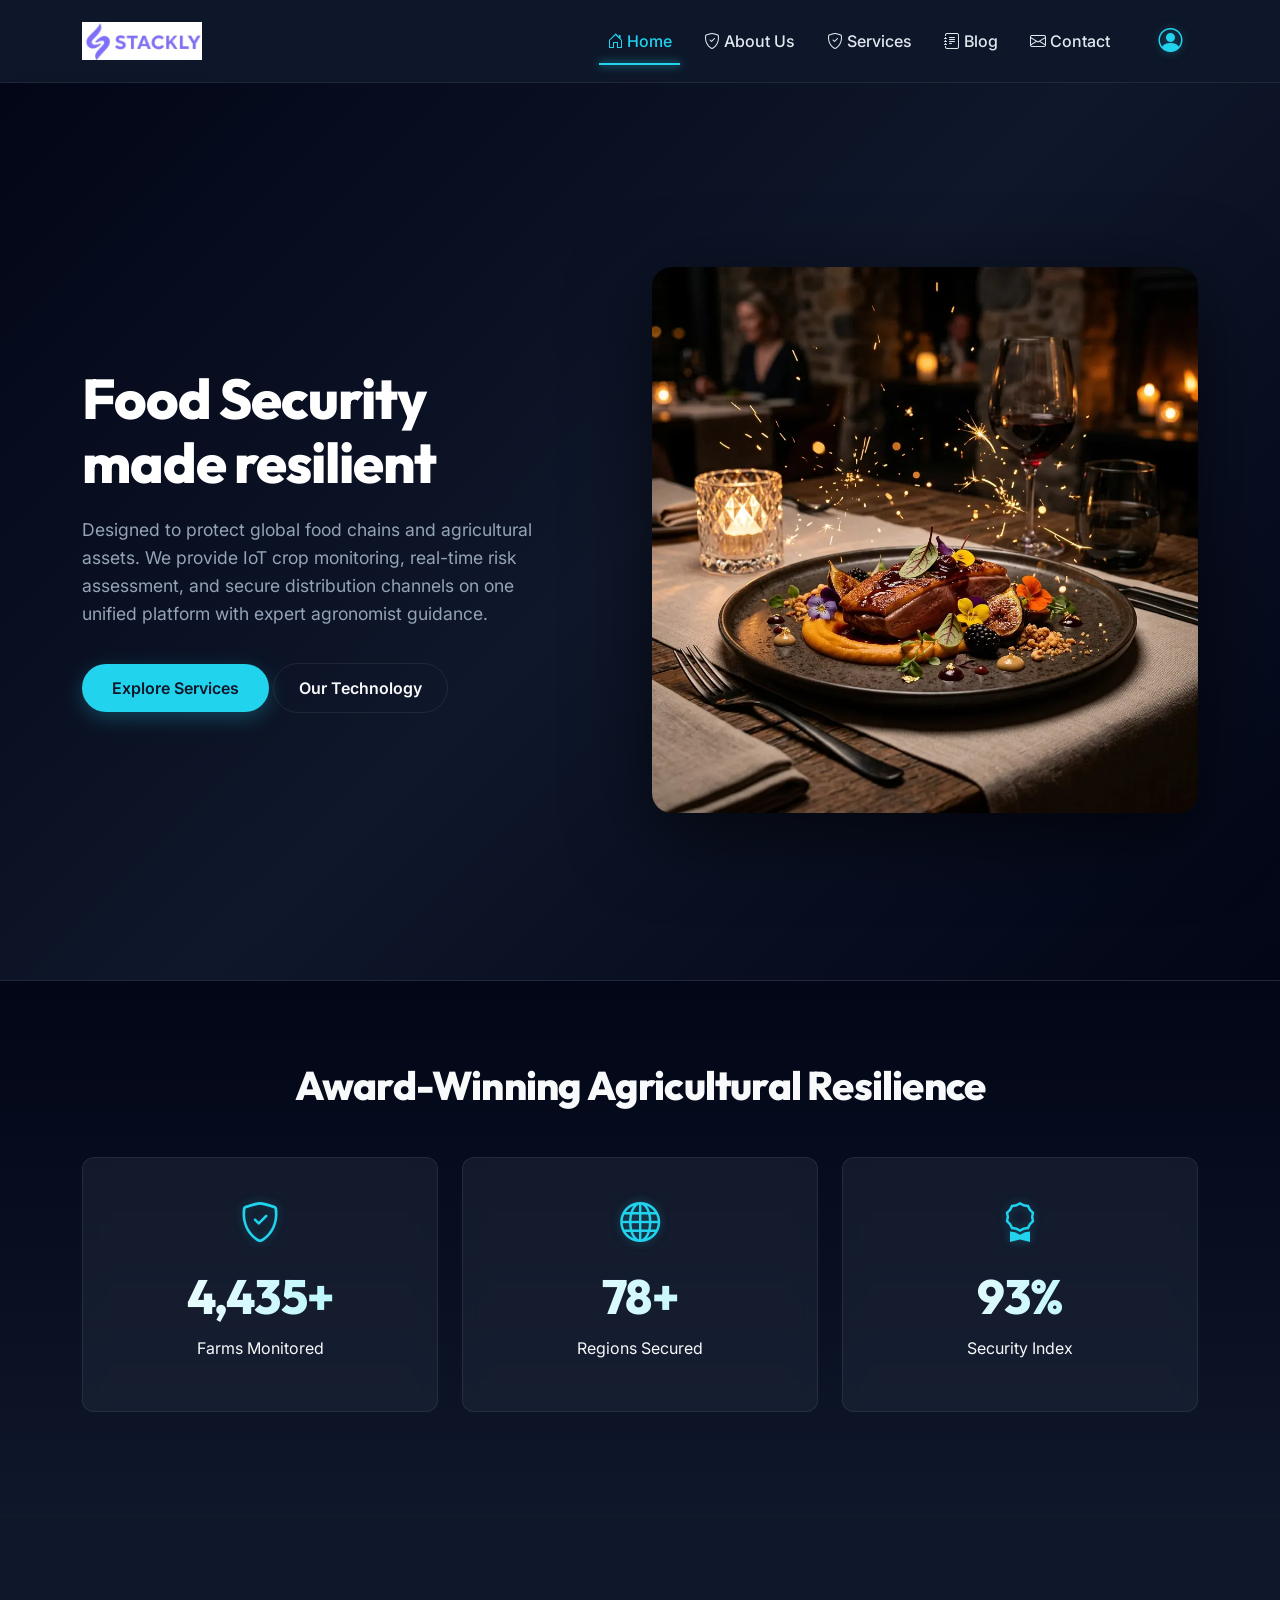
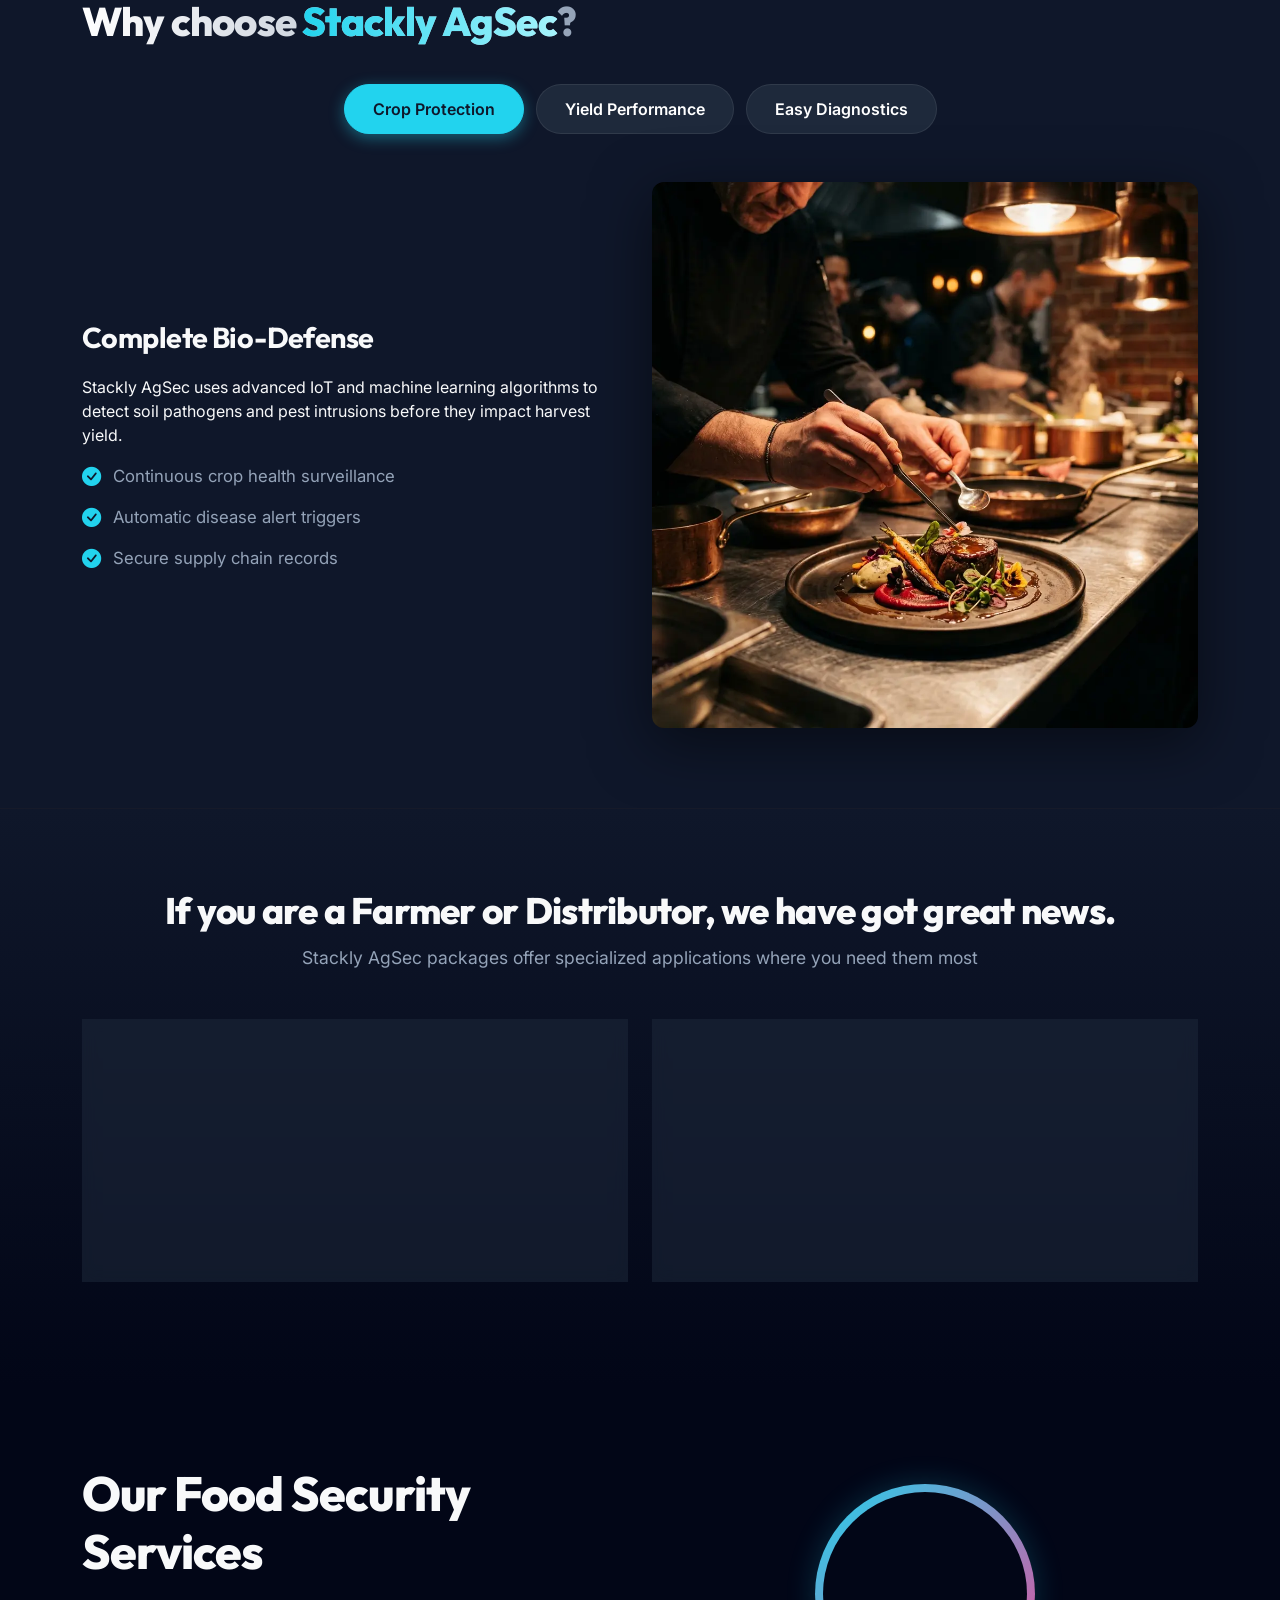
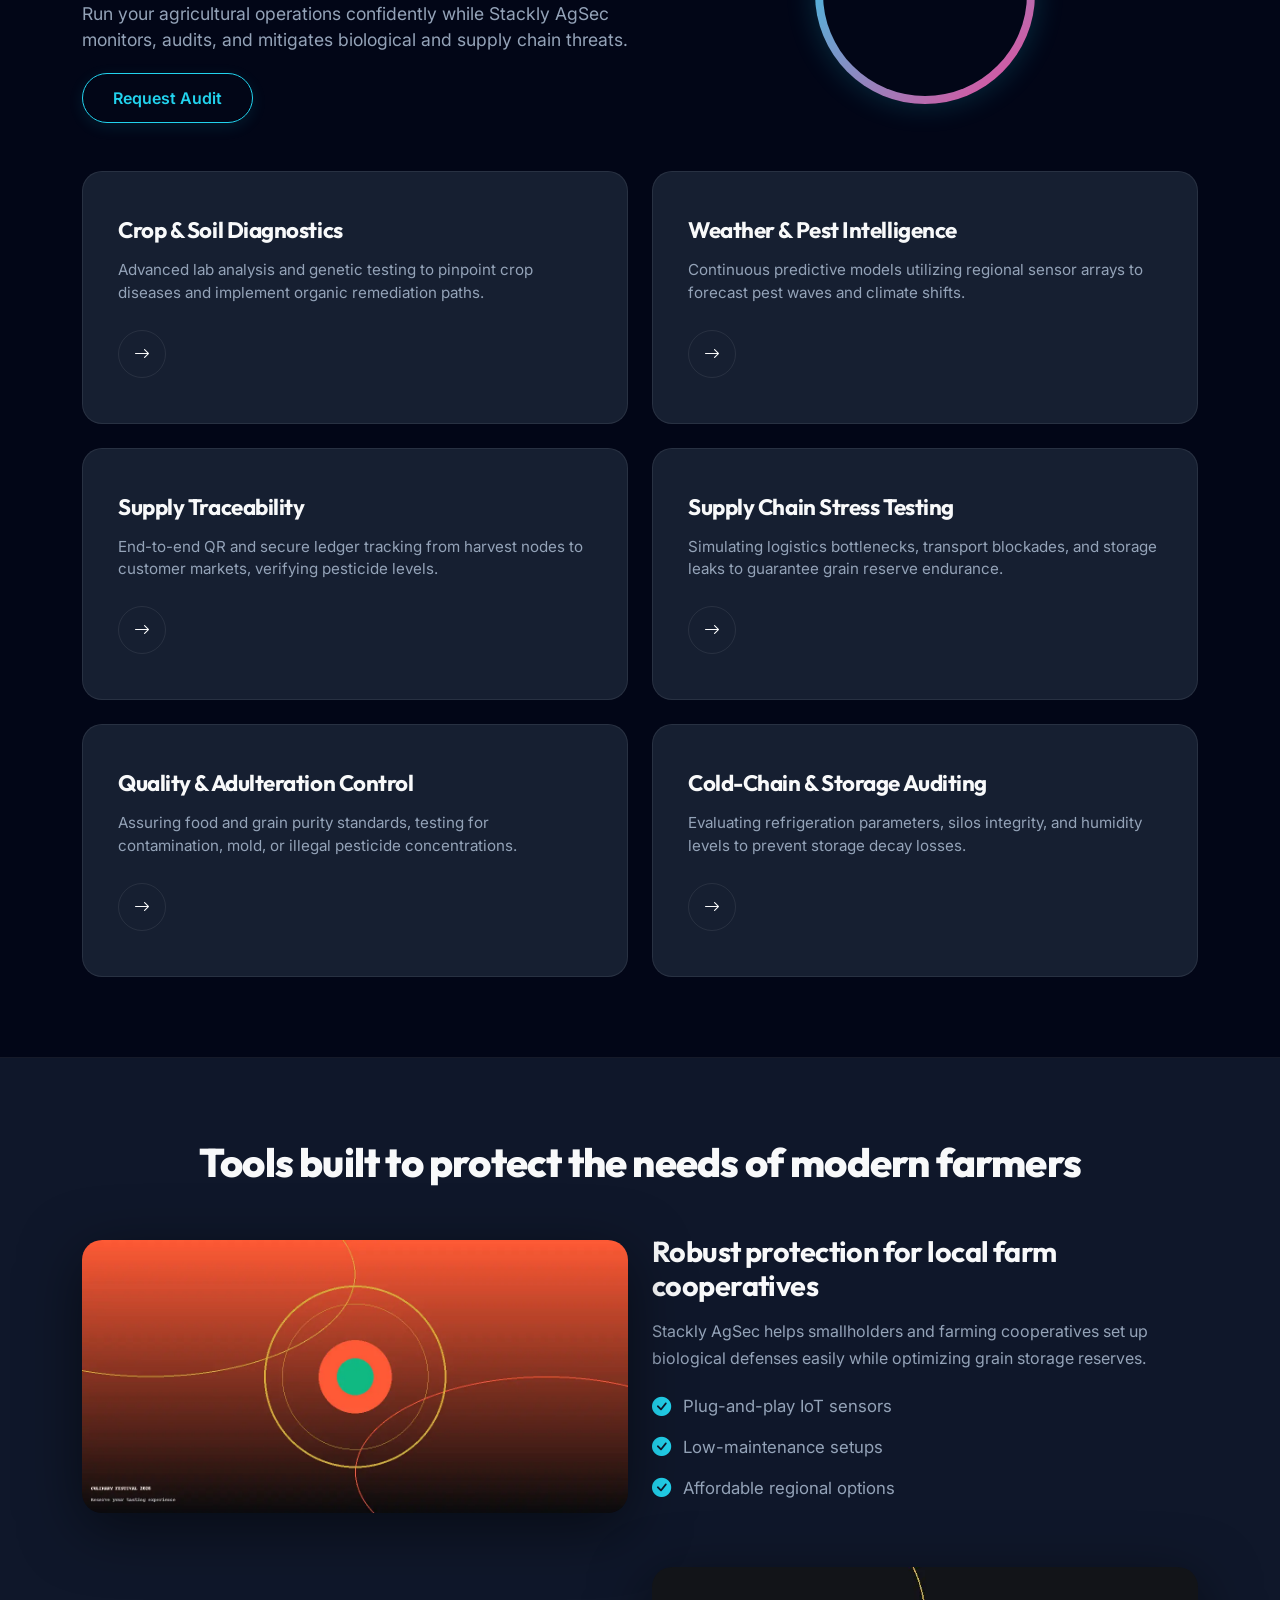
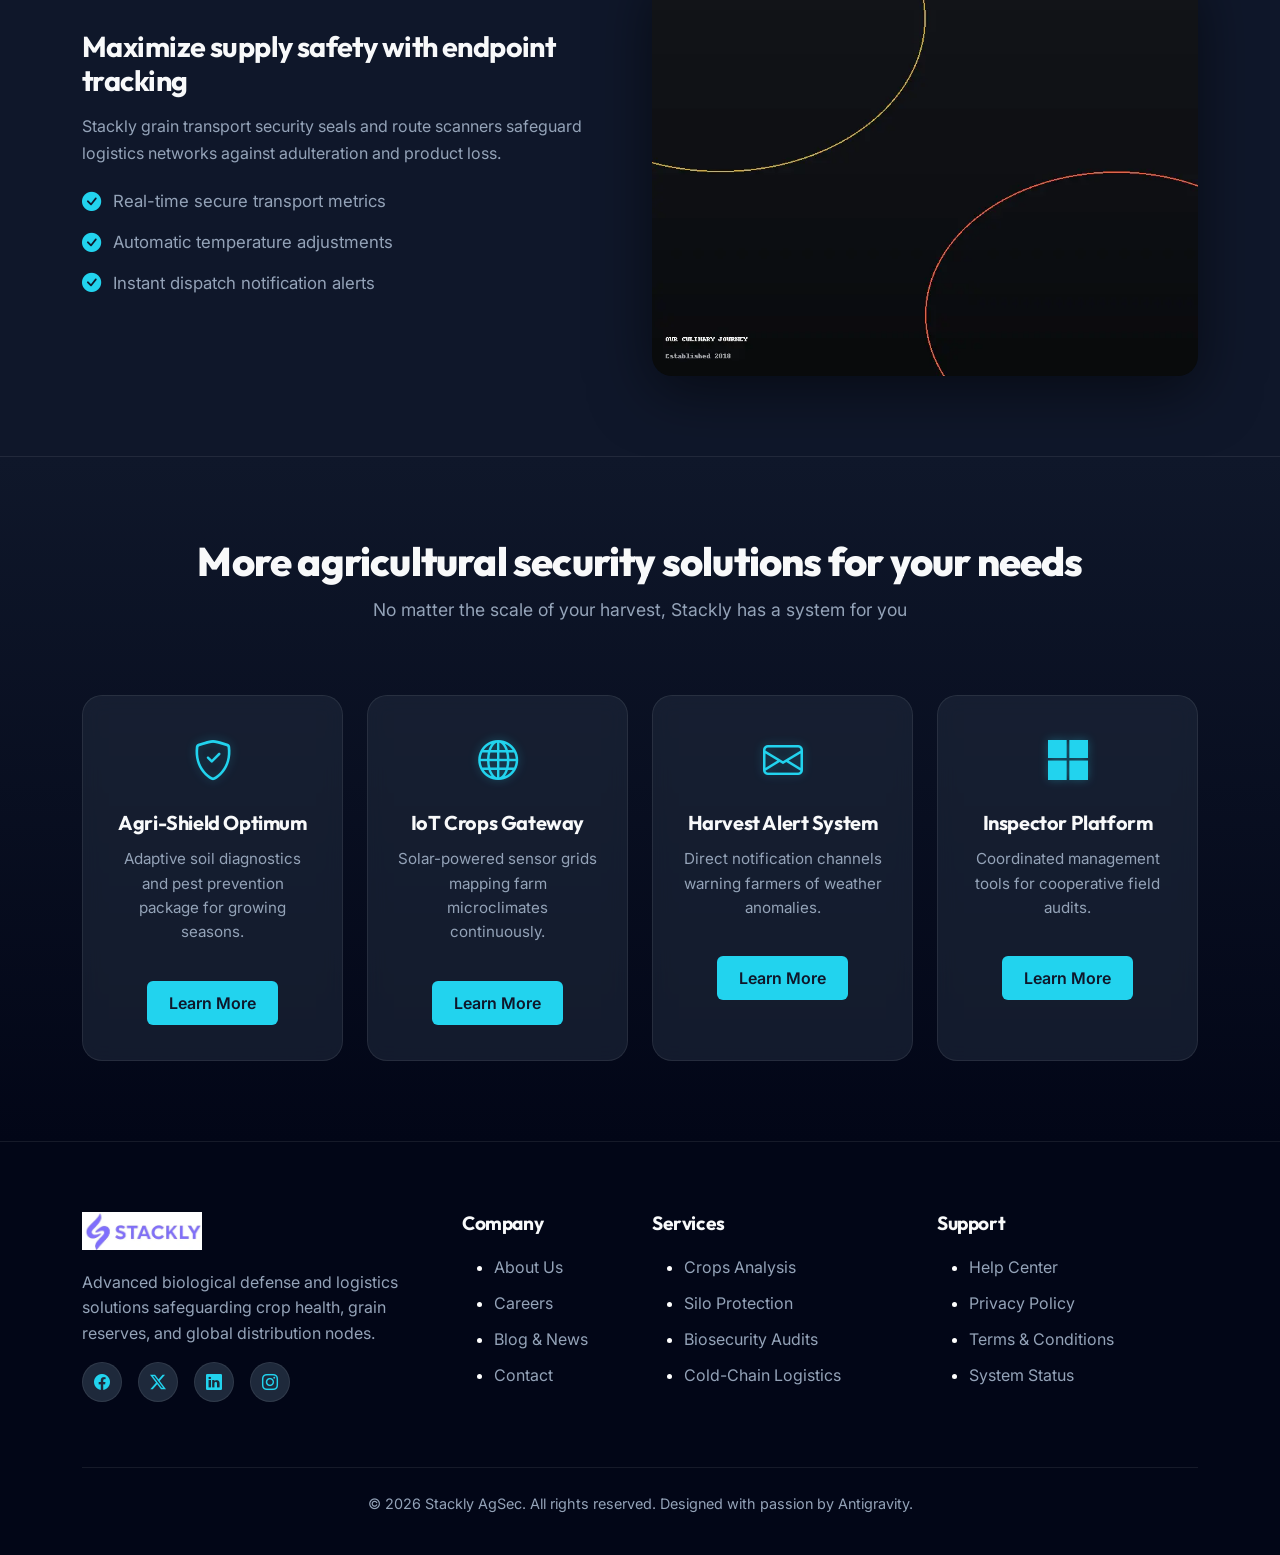
==== commit 26279b95: "Optimize Stackly logo to WebP format, update all page references, and redirect hero buttons to error" ====
--- a/index.html
+++ b/index.html
@@ -1,398 +1,437 @@
 <!DOCTYPE html>
 <html lang="en">
 <head>
-    <meta charset="UTF-8">
-    <meta name="viewport" content="width=device-width, initial-scale=1.0">
-    <title>Stackly Foods | Premium Culinary Excellence & Gourmet Dining</title>
-    <meta name="description" content="Welcome to Stackly Foods, where gourmet food meets visual artistry. Explore our curated menu, signature dishes, master chefs, and organic ingredients.">
-    <!-- Font Awesome -->
-    <link rel="stylesheet" href="https://cdnjs.cloudflare.com/ajax/libs/font-awesome/6.5.2/css/all.min.css">
-    <!-- Google Fonts -->
-    <link href="https://fonts.googleapis.com/css2?family=Playfair+Display:ital,wght@0,400..900;1,400..900&family=Poppins:wght@300;400;500;600;700;800&display=swap" rel="stylesheet">
-    <!-- Stylesheet -->
-    <link rel="stylesheet" href="css/style.css">
+<meta charset="UTF-8">
+<meta name="viewport" content="width=device-width, initial-scale=1.0">
+<title> Stackly || Food Security & Agricultural Resilience</title>
+
+<!-- Bootstrap CSS -->
+<link href="https://cdn.jsdelivr.net/npm/bootstrap@5.3.0/dist/css/bootstrap.min.css" rel="stylesheet">
+<!-- Bootstrap Icons -->
+<link href="https://cdn.jsdelivr.net/npm/bootstrap-icons/font/bootstrap-icons.css" rel="stylesheet">
+<!-- Google Fonts -->
+<link href="https://fonts.googleapis.com/css2?family=Inter:wght@300;400;500;600&family=Outfit:wght@400;700;800&display=swap" rel="stylesheet">
+
+<link rel="stylesheet" href="css/style.css">
 </head>
+
 <body>
 
-    <!-- NAVBAR -->
-    <header>
-        <nav class="navbar" id="mainNavbar">
-            <a href="index.html" class="logo" id="logoLink">
-                <div class="logo-icon">
-                    <i class="fas fa-bowl-food"></i>
-                </div>
-                <div class="logo-text">
-                    <h2>STACKLY</h2>
-                    <span>FOODS</span>
-                </div>
-            </a>
-
-            <ul class="nav-links" id="navLinks">
-                <li><a href="index.html" class="active" id="navHome">Home</a></li>
-                <li><a href="about.html" id="navAbout">About Us</a></li>
-                <li><a href="services.html" id="navServices">Services</a></li>
-                <li><a href="blog.html" id="navBlog">Blog</a></li>
-                <li><a href="contact.html" id="navContact">Contact</a></li>
-                <li><a href="login.html" id="navLogin">Login</a></li>
-                <li><a href="register.html" class="btn-nav" id="navRegister">Get Started</a></li>
+<!-- 1. Navbar -->
+<nav class="navbar navbar-expand-lg navbar-dark custom-navbar fixed-top">
+  <div class="container">
+    <a class="navbar-brand fw-bold d-flex align-items-center" href="index.html">
+      <img src="images/logo.webp" alt="Stackly AgSec Logo" class="logo-img">
+    </a>
+    <button class="navbar-toggler" type="button" data-bs-toggle="collapse" data-bs-target="#navbarMenu">
+      <span class="navbar-toggler-icon"></span>
+    </button>
+    <div class="collapse navbar-collapse" id="navbarMenu">
+      <ul class="navbar-nav ms-auto align-items-lg-center">
+        <li class="nav-item">
+          <a class="nav-link active" href="index.html"><i class="bi bi-house-door"></i> Home</a>
+        </li>
+        <li class="nav-item">
+          <a class="nav-link" href="about.html"><i class="bi bi-shield-check"></i> About Us</a>
+        </li>
+        <li class="nav-item">
+          <a class="nav-link" href="services.html"><i class="bi bi-shield-check"></i> Services</a>
+        </li>
+        <li class="nav-item">
+          <a class="nav-link" href="blog.html"><i class="bi bi-journal-text"></i> Blog</a>
+        </li>
+        <li class="nav-item">
+          <a class="nav-link" href="contact.html"><i class="bi bi-envelope"></i> Contact</a>
+        </li>
+        <li class="nav-item dropdown ms-lg-3">
+          <a class="nav-link dropdown-toggle profile-icon" href="#" role="button" data-bs-toggle="dropdown">
+            <i class="bi bi-person-circle fs-4"></i>
+          </a>
+          <ul class="dropdown-menu dropdown-menu-end custom-dropdown">
+            <li><a class="dropdown-item" href="login.html"><i class="bi bi-box-arrow-in-right"></i> Login</a></li>
+            <li><a class="dropdown-item" href="register.html"><i class="bi bi-person-plus"></i> Register</a></li>
+          </ul>
+        </li>
+      </ul>
+    </div>
+  </div>
+</nav>
+
+<!-- 2. Hero Section -->
+<section class="hero-section d-flex align-items-center">
+  <div class="container">
+    <div class="row align-items-center">
+      <div class="col-lg-6 text-content">
+        <h1 class="hero-title">
+          <span>Food Security</span> <br> made resilient
+        </h1>
+        <p class="hero-text">
+          Designed to protect global food chains and agricultural assets. We provide IoT crop monitoring, real-time risk assessment, and secure distribution channels on one unified platform with expert agronomist guidance.
+        </p>
+        <div class="hero-buttons">
+          <a href="error.html" class="btn btn-cyber">Explore Services</a>
+          <a href="error.html" class="btn btn-link-custom">Our Technology</a>
+        </div>
+      </div>
+      <div class="col-lg-6 text-center">
+        <img src="images/welcome.webp" class="img-fluid hero-img" alt="Food Security Hero Image">
+      </div>
+    </div>
+  </div>
+</section>
+
+<!-- 3. Stats Section -->
+<section class="stats-section">
+  <div class="container">
+    <h2 class="text-center stats-title">Award-Winning Agricultural Resilience</h2>
+    <div class="row mt-5">
+      <div class="col-lg-4 col-md-6 mb-4">
+        <div class="stat-card text-center">
+          <i class="bi bi-shield-check stat-icon"></i>
+          <h3 class="counter stat-number" data-target="4500" data-suffix="+">0</h3>
+          <p>Farms Monitored</p>
+        </div>
+      </div>
+      <div class="col-lg-4 col-md-6 mb-4">
+        <div class="stat-card text-center">
+          <i class="bi bi-globe stat-icon"></i>
+          <h3 class="counter stat-number" data-target="80" data-suffix="+">0</h3>
+          <p>Regions Secured</p>
+        </div>
+      </div>
+      <div class="col-lg-4 col-md-6 mb-4">
+        <div class="stat-card text-center">
+          <i class="bi bi-award stat-icon"></i>
+          <h3 class="counter stat-number" data-target="95" data-suffix="%">0</h3>
+          <p>Security Index</p>
+        </div>
+      </div>
+    </div>
+  </div>
+</section>
+
+<!-- 4. Why Choose Section -->
+<section class="choose-section">
+  <div class="container">
+    <h2 class="text-center section-title">Why choose <span>Stackly AgSec</span>?</h2>
+    <div class="tabs text-center mt-4">
+      <button class="tab-btn active" onclick="showTab('protection')">Crop Protection</button>
+      <button class="tab-btn" onclick="showTab('performance')">Yield Performance</button>
+      <button class="tab-btn" onclick="showTab('easy')">Easy Diagnostics</button>
+    </div>
+    <div class="tab-content mt-5">
+      <!-- Tab 1 -->
+      <div class="tab-pane active" id="protection">
+        <div class="row align-items-center">
+          <div class="col-lg-6">
+            <h3>Complete Bio-Defense</h3>
+            <p>Stackly AgSec uses advanced IoT and machine learning algorithms to detect soil pathogens and pest intrusions before they impact harvest yield.</p>
+            <ul>
+              <li><i class="bi bi-check-circle-fill"></i> Continuous crop health surveillance</li>
+              <li><i class="bi bi-check-circle-fill"></i> Automatic disease alert triggers</li>
+              <li><i class="bi bi-check-circle-fill"></i> Secure supply chain records</li>
             </ul>
-
-            <div class="menu-btn" id="menuBtn">
-                <i class="fas fa-bars"></i>
+          </div>
+          <div class="col-lg-6 text-center">
+            <img src="images/hero1.webp" class="img-fluid tab-img" alt="Bio Defense">
+          </div>
+        </div>
+      </div>
+      <!-- Tab 2 -->
+      <div class="tab-pane" id="performance">
+        <div class="row align-items-center">
+          <div class="col-lg-6">
+            <h3>Optimizing Soil & Output</h3>
+            <p>Lightweight remote monitoring sensors running on solar power continuously track moisture, nutrients, and temperature conditions to guide irrigation cycles.</p>
+            <ul>
+              <li><i class="bi bi-check-circle-fill"></i> Automated soil data gathering</li>
+              <li><i class="bi bi-check-circle-fill"></i> Weekly yield predictions</li>
+            </ul>
+          </div>
+          <div class="col-lg-6 text-center">
+            <img src="images/hero2.webp" class="img-fluid tab-img" alt="Soil Optimization">
+          </div>
+        </div>
+      </div>
+      <!-- Tab 3 -->
+      <div class="tab-pane" id="easy">
+        <div class="row align-items-center">
+          <div class="col-lg-6">
+            <h3>Simple Partner Console</h3>
+            <p>Get complete insight into crop indices, soil history, and order logs through an intuitive desktop and mobile interface designed for farmers.</p>
+            <ul>
+              <li><i class="bi bi-check-circle-fill"></i> Customizable threat alerts</li>
+              <li><i class="bi bi-check-circle-fill"></i> Direct agricultural advisor chat</li>
+            </ul>
+          </div>
+          <div class="col-lg-6 text-center">
+            <img src="images/hero3.webp" class="img-fluid tab-img" alt="Partner Console">
+          </div>
+        </div>
+      </div>
+    </div>
+  </div>
+</section>
+
+<!-- 5. Platforms Section -->
+<section class="platform-section">
+  <div class="container text-center">
+    <h2 class="platform-title">If you are a Farmer or Distributor, we have got great news.</h2>
+    <p class="platform-subtitle">Stackly AgSec packages offer specialized applications where you need them most</p>
+    <div class="row mt-5">
+      <!-- Card 1 -->
+      <div class="col-lg-6 mb-4">
+        <div class="platform-card">
+          <div class="row align-items-center">
+            <div class="col-md-6 text-start">
+              <p class="small-text">Farmer Dashboard</p>
+              <h4>AgSec for Growers</h4>
+              <p>Essential diagnostic tools to safeguard crop outputs and inspect soil indices.</p>
+              <a href="error.html" class="know-btn">Know More <i class="bi bi-arrow-right"></i></a>
             </div>
-        </nav>
-    </header>
-
-    <!-- SECTION 1: HERO SLIDER -->
-    <section class="hero" id="home">
-        <div class="slider">
-            <div class="slide active" style="background-image: url('images/hero1.webp');"></div>
-            <div class="slide" style="background-image: url('images/hero2.webp');"></div>
-            <div class="slide" style="background-image: url('images/hero3.webp');"></div>
-        </div>
-        <div class="overlay"></div>
-        <div class="hero-content">
-            <h1><span id="typingText"></span></h1>
-            <p>Experience culinary artistry, masterfully prepared dishes using organic farm-fresh ingredients, and an ambiance that enchants all your senses.</p>
-            <div class="hero-buttons">
-                <a href="services.html" class="primary-btn" id="heroExploreBtn">Explore Menu</a>
-                <a href="about.html" class="secondary-btn" id="heroStoryBtn">Our Story</a>
+            <div class="col-md-6 text-center">
+              <img src="images/blog4.webp" class="img-fluid card-img" alt="Farmer App">
             </div>
-        </div>
-    </section>
-
-    <!-- SECTION 2: WELCOME SECTION -->
-    <section class="welcome-section animate-on-scroll" id="welcome">
-        <div class="container welcome-container">
-            <div class="welcome-image animate-slide-left">
-                <img src="images/welcome.webp" alt="Gourmet Dining Experience" id="welcomeImg">
+          </div>
+        </div>
+      </div>
+      <!-- Card 2 -->
+      <div class="col-lg-6 mb-4">
+        <div class="platform-card">
+          <div class="row align-items-center">
+            <div class="col-md-6 text-start">
+              <p class="small-text">Distributor App</p>
+              <h4>Cold-Chain Logistics</h4>
+              <p>Real-time logistics, humidity controls, and secure grain delivery tracking.</p>
+              <a href="error.html" class="know-btn">Know More <i class="bi bi-arrow-right"></i></a>
             </div>
-            <div class="welcome-text animate-slide-right">
-                <div class="section-header" style="text-align: left; margin-bottom: 30px;">
-                    <h2>Welcome to <span class="highlight">Stackly Foods</span></h2>
-                </div>
-                <p>Founded with a passion for culinary distinction, Stackly Foods has redefined the standard of luxury dining. We believe that food is not just sustenance, but an emotional and sensory journey.</p>
-                <p>Our kitchen is led by award-winning chefs who combine traditional techniques with modern gastronomy to serve masterpieces on every plate.</p>
-                <div class="welcome-features">
-                    <div class="welcome-feature-item">
-                        <i class="fas fa-check-circle"></i>
-                        <span>100% Organic Ingredients</span>
-                    </div>
-                    <div class="welcome-feature-item">
-                        <i class="fas fa-check-circle"></i>
-                        <span>Award-winning Chefs</span>
-                    </div>
-                    <div class="welcome-feature-item">
-                        <i class="fas fa-check-circle"></i>
-                        <span>Luxurious Ambiance</span>
-                    </div>
-                    <div class="welcome-feature-item">
-                        <i class="fas fa-check-circle"></i>
-                        <span>Exquisite Wine Pairing</span>
-                    </div>
-                </div>
-                <a href="about.html" class="primary-btn" id="welcomeLearnBtn">Learn More</a>
+            <div class="col-md-6 text-center">
+              <img src="images/blog5.webp" class="img-fluid card-img" alt="Distributor App">
             </div>
-        </div>
-    </section>
-
-    <!-- SECTION 3: SIGNATURE DISHES -->
-    <section class="dishes-section animate-on-scroll" id="dishes">
-        <div class="container">
-            <div class="section-header">
-                <h2>Our <span class="highlight">Signature Dishes</span></h2>
-                <p>Hand-crafted culinary creations that highlight our chefs' innovation, precision, and passion.</p>
-            </div>
-            <div class="dishes-grid">
-                <!-- Dish 1 -->
-                <div class="dish-card animate-scale delay-1">
-                    <div class="dish-image">
-                        <img src="images/dish1.webp" alt="Truffle Glazed Ribeye" id="dishImg1">
-                        <span class="dish-badge">Chef's Choice</span>
-                    </div>
-                    <div class="dish-info">
-                        <div class="dish-meta">
-                            <span class="dish-price">$48.00</span>
-                            <div class="dish-rating">
-                                <i class="fas fa-star"></i>
-                                <i class="fas fa-star"></i>
-                                <i class="fas fa-star"></i>
-                                <i class="fas fa-star"></i>
-                                <i class="fas fa-star"></i>
-                            </div>
-                        </div>
-                        <h3>Truffle Glazed Ribeye</h3>
-                        <p>Prime aged beef ribeye, glazed with white truffle butter, served alongside wood-fired wild mushrooms and roasted asparagus.</p>
-                    </div>
-                </div>
-                <!-- Dish 2 -->
-                <div class="dish-card animate-scale delay-2">
-                    <div class="dish-image">
-                        <img src="images/dish2.webp" alt="Pan-Seared Salmon" id="dishImg2">
-                        <span class="dish-badge">Popular</span>
-                    </div>
-                    <div class="dish-info">
-                        <div class="dish-meta">
-                            <span class="dish-price">$36.50</span>
-                            <div class="dish-rating">
-                                <i class="fas fa-star"></i>
-                                <i class="fas fa-star"></i>
-                                <i class="fas fa-star"></i>
-                                <i class="fas fa-star"></i>
-                                <i class="fas fa-star-half-alt"></i>
-                            </div>
-                        </div>
-                        <h3>Atlantic Pan-Seared Salmon</h3>
-                        <p>Crispy skin salmon filet rested on creamy saffron risotto, finished with a bright citrus herb reduction and microgreens.</p>
-                    </div>
-                </div>
-                <!-- Dish 3 -->
-                <div class="dish-card animate-scale delay-3">
-                    <div class="dish-image">
-                        <img src="images/dish3.webp" alt="Saffron Lobster Ravioli" id="dishImg3">
-                        <span class="dish-badge">Signature</span>
-                    </div>
-                    <div class="dish-info">
-                        <div class="dish-meta">
-                            <span class="dish-price">$42.00</span>
-                            <div class="dish-rating">
-                                <i class="fas fa-star"></i>
-                                <i class="fas fa-star"></i>
-                                <i class="fas fa-star"></i>
-                                <i class="fas fa-star"></i>
-                                <i class="fas fa-star"></i>
-                            </div>
-                        </div>
-                        <h3>Saffron Lobster Ravioli</h3>
-                        <p>House-made pasta filled with butter-poached Maine lobster, draped in a rich saffron-infused lobster cream sauce.</p>
-                    </div>
-                </div>
-            </div>
-        </div>
-    </section>
-
-    <!-- SECTION 4: WHY CHOOSE US -->
-    <section class="features-section animate-on-scroll" id="why-choose-us">
-        <div class="container">
-            <div class="section-header">
-                <h2>Why <span class="highlight">Choose Us</span></h2>
-                <p>We combine exquisite gastronomy, uncompromising service standards, and a passion for absolute culinary perfection.</p>
-            </div>
-            <div class="features-grid">
-                <!-- Card 1 -->
-                <div class="feature-card animate-scale delay-1">
-                    <div class="feature-icon">
-                        <i class="fas fa-wheat-awn"></i>
-                    </div>
-                    <h3>Organic Ingredients</h3>
-                    <p>We source all of our fruits, vegetables, and herbs directly from certified local organic farms daily.</p>
-                </div>
-                <!-- Card 2 -->
-                <div class="feature-card animate-scale delay-2">
-                    <div class="feature-icon">
-                        <i class="fas fa-user-tie"></i>
-                    </div>
-                    <h3>Master Chefs</h3>
-                    <p>Our culinary masters have trained in Michelin-starred kitchens around the world to craft your menus.</p>
-                </div>
-                <!-- Card 3 -->
-                <div class="feature-card animate-scale delay-3">
-                    <div class="feature-icon">
-                        <i class="fas fa-wine-glass-alt"></i>
-                    </div>
-                    <h3>Exquisite Pairings</h3>
-                    <p>Our resident sommelier carefully curates a selection of fine vintage wines to elevate every course.</p>
-                </div>
-                <!-- Card 4 -->
-                <div class="feature-card animate-scale delay-4">
-                    <div class="feature-icon">
-                        <i class="fas fa-truck-ramp-box"></i>
-                    </div>
-                    <h3>Hygienic Sourcing</h3>
-                    <p>We enforce strict quality control standards and cold chain logistics to maintain absolute freshness.</p>
-                </div>
-            </div>
-        </div>
-    </section>
-
-    <!-- SECTION 5: STATS COUNTER -->
-    <section class="stats-section animate-on-scroll" id="stats">
-        <div class="container stats-grid">
-            <!-- Stat 1 -->
-            <div class="stat-item">
-                <div class="stat-icon"><i class="fas fa-users"></i></div>
-                <div class="stat-number" data-target="15000" data-suffix="+">0</div>
-                <div class="stat-label">Happy Guests</div>
-            </div>
-            <!-- Stat 2 -->
-            <div class="stat-item">
-                <div class="stat-icon"><i class="fas fa-circle-check"></i></div>
-                <div class="stat-number" data-target="150" data-suffix="+">0</div>
-                <div class="stat-label">Gourmet Recipes</div>
-            </div>
-            <!-- Stat 3 -->
-            <div class="stat-item">
-                <div class="stat-icon"><i class="fas fa-medal"></i></div>
-                <div class="stat-number" data-target="25" data-suffix="+">0</div>
-                <div class="stat-label">Awards Won</div>
-            </div>
-            <!-- Stat 4 -->
-            <div class="stat-item">
-                <div class="stat-icon"><i class="fas fa-pepper-hot"></i></div>
-                <div class="stat-number" data-target="18" data-suffix="">0</div>
-                <div class="stat-label">Master Chefs</div>
-            </div>
-        </div>
-    </section>
-
-    <!-- SECTION 6: SPECIAL OFFER CTA -->
-    <section class="cta-section animate-on-scroll" style="background-image: url('images/cta_bg.webp');" id="special-offer">
-        <div class="overlay"></div>
-        <div class="container">
-            <div class="cta-content">
-                <h2>Stackly Foods <span class="highlight">Grand Culinary Festival 2026</span></h2>
-                <p>Join us for an exclusive 7-course tasting menu paired with exceptional reserve wines. Guided by our Executive Master Chef, explore unique pairings, flavors, and secret recipes.</p>
-                <a href="contact.html" class="primary-btn" id="ctaReserveBtn">Reserve Your Table</a>
-            </div>
-        </div>
-    </section>
-
-    <!-- SECTION 7: LATEST FOOD NEWS -->
-    <section class="news-section animate-on-scroll" id="news">
-        <div class="container">
-            <div class="section-header">
-                <h2>Culinary <span class="highlight">Insights & News</span></h2>
-                <p>Read the latest articles from our chefs about cooking techniques, ingredients, and industry secrets.</p>
-            </div>
-            <div class="news-grid">
-                <!-- News 1 -->
-                <div class="news-card animate-slide-left delay-1">
-                    <div class="news-image">
-                        <img src="images/news1.webp" alt="The Art of Plate Styling" id="newsImg1">
-                    </div>
-                    <div class="news-content">
-                        <div class="news-meta">
-                            <span class="category-badge">Culinary Art</span>
-                            <span><i class="far fa-calendar"></i> June 8, 2026</span>
-                        </div>
-                        <h3>The Art of Plate Styling & Visual Gastronomy</h3>
-                        <p>Explore how our team utilizes colors, textures, and heights to turn plates into stunning works of visual art before serving.</p>
-                        <a href="blog.html" class="read-more" id="newsReadMore1">Read More <i class="fas fa-arrow-right"></i></a>
-                    </div>
-                </div>
-                <!-- News 2 -->
-                <div class="news-card animate-scale delay-2">
-                    <div class="news-image">
-                        <img src="images/news2.webp" alt="Sourcing Sustainable Truffles" id="newsImg2">
-                    </div>
-                    <div class="news-content">
-                        <div class="news-meta">
-                            <span class="category-badge">Ingredients</span>
-                            <span><i class="far fa-calendar"></i> May 24, 2026</span>
-                        </div>
-                        <h3>Sourcing Sustainable Truffles: A Chef's Guide</h3>
-                        <p>Learn how we partner with sustainable truffle growers in Italy and France to bring premium, earthy flavors to your table.</p>
-                        <a href="blog.html" class="read-more" id="newsReadMore2">Read More <i class="fas fa-arrow-right"></i></a>
-                    </div>
-                </div>
-                <!-- News 3 -->
-                <div class="news-card animate-slide-right delay-3">
-                    <div class="news-image">
-                        <img src="images/news3.webp" alt="Perfect Wine Pairing Rules" id="newsImg3">
-                    </div>
-                    <div class="news-content">
-                        <div class="news-meta">
-                            <span class="category-badge">Wine & Dine</span>
-                            <span><i class="far fa-calendar"></i> May 12, 2026</span>
-                        </div>
-                        <h3>The Rules of Perfect Wine and Cheese Pairing</h3>
-                        <p>Our master sommelier simplifies the complex rules of combining white, red, and sparkling wines with different kinds of cheeses.</p>
-                        <a href="blog.html" class="read-more" id="newsReadMore3">Read More <i class="fas fa-arrow-right"></i></a>
-                    </div>
-                </div>
-            </div>
-        </div>
-    </section>
-
-    <!-- SECTION 8: COMMUNITY CTA (NEWSLETTER) -->
-    <section class="community-section animate-on-scroll" id="community">
-        <div class="container">
-            <h2>Join the <span class="highlight">Stackly Foods Community</span></h2>
-            <p>Sign up for our newsletter to receive exclusive recipes from our chefs, early tasting invitations, and special offers.</p>
-            <form class="newsletter-form" id="homeNewsletterForm">
-                <input type="email" placeholder="Enter your email address..." required id="newsletterEmail">
-                <button type="submit" id="newsletterSubmitBtn">Subscribe</button>
-            </form>
-        </div>
-    </section>
-
-    <!-- FOOTER -->
-    <footer>
-        <div class="container footer-grid">
-            <!-- Col 1 -->
-            <div class="footer-col footer-about">
-                <a href="index.html" class="logo" style="margin-bottom: 20px;" id="footerLogo">
-                    <div class="logo-icon">
-                        <i class="fas fa-bowl-food"></i>
-                    </div>
-                    <div class="logo-text">
-                        <h2>STACKLY</h2>
-                        <span>FOODS</span>
-                    </div>
-                </a>
-                <p>Bringing you the fine art of luxurious dining, organic ingredients, and curated sensory experiences designed to make every meal memorable.</p>
-                <div class="footer-social">
-                    <a href="https://facebook.com" target="_blank" id="facebookLink"><i class="fab fa-facebook-f"></i></a>
-                    <a href="https://instagram.com" target="_blank" id="instagramLink"><i class="fab fa-instagram"></i></a>
-                    <a href="https://twitter.com" target="_blank" id="twitterLink"><i class="fab fa-x-twitter"></i></a>
-                    <a href="https://youtube.com" target="_blank" id="youtubeLink"><i class="fab fa-youtube"></i></a>
-                </div>
-            </div>
-            <!-- Col 2 -->
-            <div class="footer-col footer-links">
-                <h3>Quick Links</h3>
-                <ul>
-                    <li><a href="index.html" id="footerLinkHome">Home</a></li>
-                    <li><a href="about.html" id="footerLinkAbout">About Us</a></li>
-                    <li><a href="services.html" id="footerLinkServices">Services</a></li>
-                    <li><a href="blog.html" id="footerLinkBlog">Blog & News</a></li>
-                    <li><a href="contact.html" id="footerLinkContact">Contact</a></li>
-                </ul>
-            </div>
-            <!-- Col 3 -->
-            <div class="footer-col footer-contact">
-                <h3>Contact Info</h3>
-                <ul>
-                    <li>
-                        <i class="fas fa-map-marker-alt"></i>
-                        <span>102 Culinary Plaza, Suite 500, Gastronomy District, NY 10001</span>
-                    </li>
-                    <li>
-                        <i class="fas fa-phone-alt"></i>
-                        <span><a href="tel:+15551234567" id="footerPhone">+1 (555) 123-4567</a></span>
-                    </li>
-                    <li>
-                        <i class="fas fa-envelope"></i>
-                        <span><a href="mailto:info@stacklyfoods.com" id="footerEmail">info@stacklyfoods.com</a></span>
-                    </li>
-                </ul>
-            </div>
-            <!-- Col 4 -->
-            <div class="footer-col footer-newsletter">
-                <h3>Newsletter</h3>
-                <p>Subscribe to receive cooking tips, special offers, and recipes.</p>
-                <form class="newsletter-form" id="footerNewsletterForm">
-                    <input type="email" placeholder="Your Email..." required id="footerNewsletterEmail">
-                    <button type="submit" id="footerNewsletterSubmitBtn"><i class="fas fa-paper-plane"></i></button>
-                </form>
-            </div>
-        </div>
-        <div class="footer-bottom">
-            <p>&copy; 2026 Stackly Foods. All rights reserved. Designed with passion by Antigravity. | <a href="#" id="privacyPolicyLink">Privacy Policy</a> | <a href="#" id="termsOfServiceLink">Terms of Service</a></p>
-        </div>
-    </footer>
-
-    <!-- Script -->
-    <script src="js/script.js"></script>
+          </div>
+        </div>
+      </div>
+    </div>
+  </div>
+</section>
+
+<!-- 6. Services Section -->
+<section class="services-section">
+  <div class="container">
+    <div class="row align-items-center mb-5">
+      <div class="col-lg-6">
+        <h1 class="service-title">Our Food Security Services</h1>
+        <p class="service-text">
+          Run your agricultural operations confidently while Stackly AgSec monitors, audits, and mitigates biological and supply chain threats.
+        </p>
+        <a href="contact.html" class="chat-btn">Request Audit</a>
+      </div>
+      <div class="col-lg-6 text-center">
+        <div class="circle-design"></div>
+      </div>
+    </div>
+    <div class="row g-4">
+      <!-- Cards -->
+      <div class="col-lg-6">
+        <div class="service-card">
+          <h3>Crop & Soil Diagnostics</h3>
+          <p>Advanced lab analysis and genetic testing to pinpoint crop diseases and implement organic remediation paths.</p>
+          <a href="services.html" class="arrow-btn"><i class="bi bi-arrow-right"></i></a>
+        </div>
+      </div>
+      <div class="col-lg-6">
+        <div class="service-card">
+          <h3>Weather & Pest Intelligence</h3>
+          <p>Continuous predictive models utilizing regional sensor arrays to forecast pest waves and climate shifts.</p>
+          <a href="services.html" class="arrow-btn"><i class="bi bi-arrow-right"></i></a>
+        </div>
+      </div>
+      <div class="col-lg-6">
+        <div class="service-card">
+          <h3>Supply Traceability</h3>
+          <p>End-to-end QR and secure ledger tracking from harvest nodes to customer markets, verifying pesticide levels.</p>
+          <a href="services.html" class="arrow-btn"><i class="bi bi-arrow-right"></i></a>
+        </div>
+      </div>
+      <div class="col-lg-6">
+        <div class="service-card">
+          <h3>Supply Chain Stress Testing</h3>
+          <p>Simulating logistics bottlenecks, transport blockades, and storage leaks to guarantee grain reserve endurance.</p>
+          <a href="services.html" class="arrow-btn"><i class="bi bi-arrow-right"></i></a>
+        </div>
+      </div>
+      <div class="col-lg-6">
+        <div class="service-card">
+          <h3>Quality & Adulteration Control</h3>
+          <p>Assuring food and grain purity standards, testing for contamination, mold, or illegal pesticide concentrations.</p>
+          <a href="services.html" class="arrow-btn"><i class="bi bi-arrow-right"></i></a>
+        </div>
+      </div>
+      <div class="col-lg-6">
+        <div class="service-card">
+          <h3>Cold-Chain & Storage Auditing</h3>
+          <p>Evaluating refrigeration parameters, silos integrity, and humidity levels to prevent storage decay losses.</p>
+          <a href="services.html" class="arrow-btn"><i class="bi bi-arrow-right"></i></a>
+        </div>
+      </div>
+    </div>
+  </div>
+</section>
+
+<!-- 7. Business Tools Section -->
+<section class="business-section">
+  <div class="container">
+    <h2 class="business-title text-center">Tools built to protect the needs of modern farmers</h2>
+    <div class="row align-items-center mt-5">
+      <div class="col-lg-6 text-center">
+        <div class="image-box">
+          <img src="images/cta_bg.webp" class="img-fluid" alt="AgSec Tools">
+        </div>
+      </div>
+      <div class="col-lg-6">
+        <h3>Robust protection for local farm cooperatives</h3>
+        <p>Stackly AgSec helps smallholders and farming cooperatives set up biological defenses easily while optimizing grain storage reserves.</p>
+        <ul class="business-list">
+          <li><i class="bi bi-check-circle-fill"></i> Plug-and-play IoT sensors</li>
+          <li><i class="bi bi-check-circle-fill"></i> Low-maintenance setups</li>
+          <li><i class="bi bi-check-circle-fill"></i> Affordable regional options</li>
+        </ul>
+      </div>
+    </div>
+    <div class="row align-items-center mt-5 flex-lg-row-reverse">
+      <div class="col-lg-6 text-center">
+        <div class="image-box">
+          <img src="images/story.webp" class="img-fluid" alt="Logistics tools">
+        </div>
+      </div>
+      <div class="col-lg-6">
+        <h3>Maximize supply safety with endpoint tracking</h3>
+        <p>Stackly grain transport security seals and route scanners safeguard logistics networks against adulteration and product loss.</p>
+        <ul class="business-list">
+          <li><i class="bi bi-check-circle-fill"></i> Real-time secure transport metrics</li>
+          <li><i class="bi bi-check-circle-fill"></i> Automatic temperature adjustments</li>
+          <li><i class="bi bi-check-circle-fill"></i> Instant dispatch notification alerts</li>
+        </ul>
+      </div>
+    </div>
+  </div>
+</section>
+
+<!-- 8. Solutions Section -->
+<section class="solutions-section">
+  <div class="container text-center">
+    <h2 class="solutions-title">More agricultural security solutions for your needs</h2>
+    <p class="solutions-subtitle">No matter the scale of your harvest, Stackly has a system for you</p>
+    <div class="row mt-5 g-4">
+      <!-- Solution 1 -->
+      <div class="col-lg-3 col-md-6">
+        <div class="solution-card">
+          <i class="bi bi-shield-check icon"></i>
+          <h5>Agri-Shield Optimum</h5>
+          <p>Adaptive soil diagnostics and pest prevention package for growing seasons.</p>
+          <a href="services.html" class="solution-btn">Learn More</a>
+        </div>
+      </div>
+      <!-- Solution 2 -->
+      <div class="col-lg-3 col-md-6">
+        <div class="solution-card">
+          <i class="bi bi-globe icon"></i>
+          <h5>IoT Crops Gateway</h5>
+          <p>Solar-powered sensor grids mapping farm microclimates continuously.</p>
+          <a href="services.html" class="solution-btn">Learn More</a>
+        </div>
+      </div>
+      <!-- Solution 3 -->
+      <div class="col-lg-3 col-md-6">
+        <div class="solution-card">
+          <i class="bi bi-envelope icon"></i>
+          <h5>Harvest Alert System</h5>
+          <p>Direct notification channels warning farmers of weather anomalies.</p>
+          <a href="services.html" class="solution-btn">Learn More</a>
+        </div>
+      </div>
+      <!-- Solution 4 -->
+      <div class="col-lg-3 col-md-6">
+        <div class="solution-card">
+          <i class="bi bi-microsoft icon"></i>
+          <h5>Inspector Platform</h5>
+          <p>Coordinated management tools for cooperative field audits.</p>
+          <a href="services.html" class="solution-btn">Learn More</a>
+        </div>
+      </div>
+    </div>
+  </div>
+</section>
+
+<!-- 9. Footer Section -->
+<footer class="footer-section">
+  <div class="container">
+    <div class="row">
+      <div class="col-lg-4 col-md-6 mb-4">
+        <h3 class="footer-logo d-flex align-items-center">
+          <img src="images/logo.webp" alt="Stackly AgSec Logo" class="footer-logo-img me-2">
+        </h3>
+        <p class="footer-text">
+          Advanced biological defense and logistics solutions safeguarding crop health, grain reserves, and global distribution nodes.
+        </p>
+        <div class="social-icons">
+          <a href="error.html"><i class="bi bi-facebook"></i></a>
+          <a href="error.html"><i class="bi bi-twitter-x"></i></a>
+          <a href="error.html"><i class="bi bi-linkedin"></i></a>
+          <a href="error.html"><i class="bi bi-instagram"></i></a>
+        </div>
+      </div>
+      <div class="col-lg-2 col-md-6 mb-4">
+        <h5>Company</h5>
+        <ul>
+          <li><a href="about.html">About Us</a></li>
+          <li><a href="error.html">Careers</a></li>
+          <li><a href="blog.html">Blog & News</a></li>
+          <li><a href="contact.html">Contact</a></li>
+        </ul>
+      </div>
+      <div class="col-lg-3 col-md-6 mb-4">
+        <h5>Services</h5>
+        <ul>
+          <li><a href="services.html">Crops Analysis</a></li>
+          <li><a href="services.html">Silo Protection</a></li>
+          <li><a href="services.html">Biosecurity Audits</a></li>
+          <li><a href="services.html">Cold-Chain Logistics</a></li>
+        </ul>
+      </div>
+      <div class="col-lg-3 col-md-6 mb-4">
+        <h5>Support</h5>
+        <ul>
+          <li><a href="error.html">Help Center</a></li>
+          <li><a href="error.html">Privacy Policy</a></li>
+          <li><a href="error.html">Terms & Conditions</a></li>
+          <li><a href="error.html">System Status</a></li>
+        </ul>
+      </div>
+    </div>
+    <div class="footer-bottom text-center">
+      <p>&copy; 2026 Stackly AgSec. All rights reserved. Designed with passion by Antigravity.</p>
+    </div>
+  </div>
+</footer>
+
+<!-- Bootstrap JS -->
+<script src="https://cdn.jsdelivr.net/npm/bootstrap@5.3.0/dist/js/bootstrap.bundle.min.js"></script>
+
+<!-- Script -->
+<script src="js/script.js"></script>
+
+<!-- Custom scripts for home page -->
+<script>
+  function showTab(tabId) {
+    let tabs = document.querySelectorAll('.tab-pane');
+    let buttons = document.querySelectorAll('.tab-btn');
+    tabs.forEach(t => t.classList.remove('active'));
+    buttons.forEach(b => b.classList.remove('active'));
+    
+    document.getElementById(tabId).classList.add('active');
+    event.currentTarget.classList.add('active');
+  }
+</script>
 </body>
 </html>
--- a/css/style.css
+++ b/css/style.css
@@ -1,2589 +1,1327 @@
-/* ============================================
-   STACKLY FOODS - Food Industry Theme
-   Complete Stylesheet
-   ============================================ */
-
-/* ---- CSS Custom Properties (Design Tokens) ---- */
+/* ==========================================================================
+   Stackly Food Security - Design System & Custom Stylesheet
+   Theme: Cyan Cybernetic / Slate Dark / Responsive Mobile Optimized
+   ========================================================================== */
+
+/* Root Variables */
 :root {
-  /* Colors */
-  --color-primary: #D4AF37;
-  --color-primary-dark: #AA8B2C;
-  --color-primary-light: #F3E5AB;
-  --color-secondary: #FF5A36;
-  --color-secondary-dark: #D64522;
-  --color-accent: #10B981;
-  --color-accent-dark: #059669;
-
-  --color-bg: #0A0B0D;
-  --color-bg-light: #13151A;
-  --color-bg-lighter: #1F222B;
-  --color-bg-card: #13151A;
-  --color-bg-card-hover: #1F222B;
-
-  --color-text: #F5F6F8;
-  --color-text-muted: #9CA3AF;
-  --color-text-dark: #0A0B0D;
-  --color-border: rgba(212, 175, 55, 0.15);
-  --color-border-light: rgba(245, 246, 248, 0.08);
-
-  /* Glassmorphism */
-  --glass-bg: rgba(19, 21, 26, 0.85);
-  --glass-border: rgba(212, 175, 55, 0.2);
-  --glass-shadow: 0 8px 32px rgba(0, 0, 0, 0.3);
-
-  /* Typography */
-  --font-body: 'Poppins', sans-serif;
-  --font-heading: 'Playfair Display', serif;
-
-  /* Spacing */
-  --section-padding: 100px 0;
-  --container-width: 1200px;
-  --container-padding: 0 20px;
-
-  /* Transitions */
-  --transition-fast: 0.2s ease;
-  --transition-normal: 0.3s ease;
-  --transition-slow: 0.5s ease;
-  --transition-slower: 0.8s ease;
-
-  /* Border Radius */
+  --primary-color: #22d3ee; /* Cyber Cyan */
+  --primary-hover: #0ea5e9; /* Deep Sky Blue */
+  --bg-dark: #0f172a;       /* Slate Dark */
+  --bg-deep: #020617;       /* Midnight Deep */
+  --bg-card: rgba(30, 41, 59, 0.75);
+  --bg-card-hover: rgba(30, 41, 59, 0.95);
+  --text-light: #f8f9fa;
+  --text-muted: #94a3b8;
+  --glass-border: rgba(255, 255, 255, 0.08);
+  --transition: all 0.3s cubic-bezier(0.4, 0, 0.2, 1);
+
+  /* Dashboard variables mapping for backward compatibility */
+  --color-primary: #22d3ee;
+  --color-secondary: #ec4899; /* Vibrant Pink accent */
+  --color-accent: #10b981;    /* Emerald Green */
+  --color-bg: #0f172a;
+  --color-bg-light: #1e293b;
+  --color-bg-lighter: #334155;
+  --color-border: rgba(255, 255, 255, 0.08);
+  --color-border-light: rgba(255, 255, 255, 0.04);
+  --color-text: #f8f9fa;
+  --color-text-muted: #94a3b8;
+  --color-text-dark: #0f172a;
   --radius-sm: 6px;
   --radius-md: 12px;
   --radius-lg: 20px;
   --radius-xl: 30px;
-  --radius-full: 50%;
-
-  /* Shadows */
-  --shadow-card: 0 4px 20px rgba(0, 0, 0, 0.3);
-  --shadow-card-hover: 0 12px 40px rgba(232, 163, 23, 0.15);
-  --shadow-btn: 0 4px 15px rgba(232, 163, 23, 0.3);
-  --shadow-btn-hover: 0 6px 25px rgba(232, 163, 23, 0.5);
-}
-
-/* ---- Reset & Base ---- */
-*,
-*::before,
-*::after {
-  margin: 0;
-  padding: 0;
-  box-sizing: border-box;
-}
-
-html {
-  scroll-behavior: smooth;
-  font-size: 16px;
-}
-
+  --radius-full: 9999px;
+  --shadow-card: 0 15px 35px rgba(0, 0, 0, 0.4);
+  --transition-normal: all 0.3s cubic-bezier(0.4, 0, 0.2, 1);
+}
+
+/* Base resets & typography */
 body {
-  font-family: var(--font-body);
-  background-color: var(--color-bg);
-  color: var(--color-text);
-  line-height: 1.7;
+  padding-top: 80px;
+  background-color: var(--bg-dark);
+  color: var(--text-light);
+  font-family: 'Inter', -apple-system, BlinkMacSystemFont, "Segoe UI", Roboto, sans-serif;
   overflow-x: hidden;
   -webkit-font-smoothing: antialiased;
-  -moz-osx-font-smoothing: grayscale;
-}
-
-a {
+}
+
+body, html {
+  overflow-x: hidden;
+}
+
+h1, h2, h3, h4, h5, h6 {
+  font-family: 'Outfit', sans-serif;
+  font-weight: 700;
+  letter-spacing: -0.02em;
+}
+
+section {
+  padding: 80px 0;
+  background-color: var(--bg-dark);
+  position: relative;
+}
+
+/* Text Highlights & Custom Headers */
+.section-title {
+  font-size: 2.5rem;
+  font-weight: 800;
+  margin-bottom: 15px;
+  background: linear-gradient(90deg, #fff, var(--text-muted));
+  -webkit-background-clip: text;
+  -webkit-text-fill-color: transparent;
+  display: inline-block;
+}
+
+.section-title span {
+  background: linear-gradient(90deg, var(--primary-color), #a5f3fc);
+  -webkit-background-clip: text;
+  -webkit-text-fill-color: transparent;
+}
+
+.section-subtitle {
+  color: var(--text-muted);
+  font-size: 1.1rem;
+  margin-bottom: 50px;
+  font-weight: 400;
+}
+
+.highlight {
+  color: var(--primary-color);
+  background: linear-gradient(90deg, var(--primary-color), #a5f3fc);
+  -webkit-background-clip: text;
+  -webkit-text-fill-color: transparent;
+}
+
+/* Custom Navbar Styling (Glassmorphism) */
+.custom-navbar {
+  background: rgba(15, 23, 42, 0.85);
+  backdrop-filter: blur(12px);
+  -webkit-backdrop-filter: blur(12px);
+  border-bottom: 1px solid var(--glass-border);
+  padding: 15px 0;
+  transition: var(--transition);
+}
+
+.navbar-brand {
+  font-family: 'Outfit', sans-serif;
+  font-size: 1.5rem;
+  font-weight: 800;
+  letter-spacing: -0.03em;
+}
+
+.logo-icon {
+  color: var(--primary-color);
+  font-size: 1.8rem;
+  margin-right: 10px;
+  filter: drop-shadow(0 0 8px rgba(34, 211, 238, 0.4));
+}
+
+.logo-img {
+  height: 38px;
+  width: auto;
+  object-fit: contain;
+}
+
+.nav-link {
+  color: #e2e8f0 !important;
+  font-weight: 500;
+  margin: 0 8px;
+  position: relative;
+  transition: var(--transition);
+}
+
+.nav-link:hover, .nav-link.active {
+  color: var(--primary-color) !important;
+}
+
+.nav-link::after {
+  content: "";
+  width: 0%;
+  height: 2px;
+  background: var(--primary-color);
+  position: absolute;
+  bottom: -4px;
+  left: 0;
+  transition: var(--transition);
+  box-shadow: 0 0 8px var(--primary-color);
+}
+
+.nav-link:hover::after, .nav-link.active::after {
+  width: 100%;
+}
+
+.nav-link.dropdown-toggle.profile-icon::after {
+  display: none;
+}
+
+.profile-icon i {
+  color: var(--primary-color);
+  transition: var(--transition);
+  filter: drop-shadow(0 0 5px rgba(34, 211, 238, 0.3));
+}
+
+.profile-icon:hover i {
+  transform: scale(1.15);
+  filter: drop-shadow(0 0 8px rgba(34, 211, 238, 0.6));
+}
+
+.custom-dropdown {
+  background: #1e293b;
+  border: 1px solid var(--glass-border);
+  border-radius: var(--radius-md);
+  box-shadow: var(--shadow-card);
+  padding: 8px 0;
+}
+
+.custom-dropdown .dropdown-item {
+  color: var(--text-light);
+  padding: 10px 20px;
+  transition: var(--transition);
+  font-weight: 500;
+}
+
+.custom-dropdown .dropdown-item:hover {
+  background: var(--primary-color);
+  color: var(--bg-dark);
+}
+
+.custom-dropdown .dropdown-item i {
+  margin-right: 8px;
+}
+
+/* Page Hero for Subpages */
+.page-hero {
+  padding-top: 140px;
+  padding-bottom: 80px;
+  background: linear-gradient(180deg, var(--bg-deep) 0%, var(--bg-dark) 100%);
+  text-align: center;
+  border-bottom: 1px solid var(--glass-border);
+}
+
+.page-hero h1 {
+  font-size: 3.5rem;
+  margin-bottom: 15px;
+}
+
+.page-hero p {
+  color: var(--text-muted);
+  font-size: 1.15rem;
+  max-width: 650px;
+  margin: 0 auto;
+}
+
+.breadcrumb {
+  display: flex;
+  justify-content: center;
+  gap: 10px;
+  margin-top: 20px;
+  font-size: 0.9rem;
+  color: var(--text-muted);
+}
+
+.breadcrumb a {
+  color: var(--primary-color);
   text-decoration: none;
-  color: inherit;
-  transition: var(--transition-normal);
-}
-
-ul {
-  list-style: none;
-}
-
-img {
-  max-width: 100%;
-  height: auto;
-  display: block;
-}
-
-button {
-  cursor: pointer;
-  border: none;
-  outline: none;
-  font-family: var(--font-body);
-}
-
-input, textarea, select {
-  font-family: var(--font-body);
-  outline: none;
-}
-
-h1, h2, h3, h4, h5, h6 {
-  font-family: var(--font-heading);
-  font-weight: 700;
-  line-height: 1.3;
-  color: var(--color-text);
-}
-
-h1 { font-size: 3.2rem; }
-h2 { font-size: 2.5rem; }
-h3 { font-size: 1.5rem; }
-h4 { font-size: 1.2rem; }
-
-p {
-  color: var(--color-text-muted);
-  line-height: 1.8;
-}
-
-/* ---- Utility Classes ---- */
-.container {
-  max-width: var(--container-width);
-  margin: 0 auto;
-  padding: var(--container-padding);
-}
-
-.section-header {
-  text-align: center;
-  margin-bottom: 60px;
-}
-
-.section-header h2 {
-  font-size: 2.5rem;
-  margin-bottom: 15px;
-  position: relative;
-  display: inline-block;
-}
-
-.section-header h2::after {
-  content: '';
-  position: absolute;
-  bottom: -10px;
-  left: 50%;
-  transform: translateX(-50%);
-  width: 60px;
-  height: 3px;
-  background: linear-gradient(90deg, var(--color-primary), var(--color-secondary));
-  border-radius: 2px;
-}
-
-.section-header p {
-  max-width: 600px;
-  margin: 20px auto 0;
-  font-size: 1rem;
-}
-
-.highlight {
-  color: var(--color-primary);
-}
-
-/* ---- Buttons ---- */
-.primary-btn {
-  display: inline-block;
-  padding: 14px 36px;
-  background: linear-gradient(135deg, var(--color-primary), var(--color-primary-dark));
-  color: var(--color-text-dark);
-  font-weight: 600;
-  font-size: 1rem;
-  border-radius: var(--radius-xl);
-  transition: var(--transition-normal);
-  box-shadow: var(--shadow-btn);
-  text-transform: uppercase;
-  letter-spacing: 1px;
-  border: none;
-  cursor: pointer;
-}
-
-.primary-btn:hover {
-  transform: translateY(-3px);
-  box-shadow: var(--shadow-btn-hover);
-  background: linear-gradient(135deg, var(--color-primary-light), var(--color-primary));
-}
-
-.secondary-btn {
-  display: inline-block;
-  padding: 14px 36px;
-  background: transparent;
-  color: var(--color-text);
-  font-weight: 600;
-  font-size: 1rem;
-  border-radius: var(--radius-xl);
-  border: 2px solid var(--color-primary);
-  transition: var(--transition-normal);
-  text-transform: uppercase;
-  letter-spacing: 1px;
-  cursor: pointer;
-}
-
-.secondary-btn:hover {
-  background: var(--color-primary);
-  color: var(--color-text-dark);
-  transform: translateY(-3px);
-  box-shadow: var(--shadow-btn);
-}
-
-/* ============================================
-   NAVBAR
-   ============================================ */
-.navbar {
-  position: fixed;
-  top: 0;
-  left: 0;
-  width: 100%;
-  z-index: 1000;
+  transition: var(--transition);
+}
+
+.breadcrumb a:hover {
+  color: var(--primary-hover);
+}
+
+/* Hero Section (Home) */
+.hero-section {
+  min-height: 100vh;
+  padding-top: 100px;
+  background: linear-gradient(135deg, var(--bg-deep), var(--bg-dark), var(--bg-deep));
+  color: white;
   display: flex;
   align-items: center;
-  justify-content: space-between;
-  padding: 15px 5%;
-  transition: var(--transition-normal);
-  background: transparent;
-}
-
-.navbar.scrolled {
-  background: var(--glass-bg);
-  backdrop-filter: blur(20px);
-  -webkit-backdrop-filter: blur(20px);
-  box-shadow: 0 2px 20px rgba(0, 0, 0, 0.3);
-  padding: 10px 5%;
+}
+
+.hero-title {
+  font-size: 3.5rem;
+  font-weight: 800;
+  line-height: 1.15;
+  animation: fadeInUp 0.8s ease;
+}
+
+.hero-text {
+  margin-top: 20px;
+  color: var(--text-muted);
+  font-size: 1.1rem;
+  line-height: 1.6;
+  max-width: 90%;
+  animation: fadeInUp 1.1s ease;
+}
+
+.hero-buttons {
+  margin-top: 35px;
+  animation: fadeInUp 1.4s ease;
+}
+
+.hero-img {
+  max-width: 100%;
+  border-radius: var(--radius-lg);
+  filter: drop-shadow(0 20px 40px rgba(0,0,0,0.6));
+  animation: float 5s ease-in-out infinite;
+}
+
+/* Common Card layouts */
+.custom-card {
+  background: var(--bg-card);
+  border-radius: var(--radius-lg);
+  border: 1px solid var(--glass-border);
+  backdrop-filter: blur(8px);
+  -webkit-backdrop-filter: blur(8px);
+  transition: var(--transition);
+  height: 100%;
+  overflow: hidden;
+}
+
+.custom-card:hover {
+  transform: translateY(-8px);
+  border-color: var(--primary-color);
+  box-shadow: 0 15px 30px rgba(34, 211, 238, 0.15);
+}
+
+/* Stats Section */
+.stats-section {
+  background: linear-gradient(180deg, var(--bg-deep) 0%, var(--bg-dark) 100%);
+  border-top: 1px solid var(--glass-border);
   border-bottom: 1px solid var(--glass-border);
 }
 
-.logo {
+.stats-title {
+  font-size: 2.5rem;
+  font-weight: 800;
+}
+
+.stat-card {
+  background: rgba(30, 41, 59, 0.5);
+  padding: 35px 30px;
+  border-radius: var(--radius-md);
+  border: 1px solid var(--glass-border);
+  transition: var(--transition);
+  backdrop-filter: blur(10px);
+}
+
+.stat-card:hover {
+  transform: translateY(-8px);
+  box-shadow: 0 10px 25px rgba(34, 211, 238, 0.15);
+  border-color: var(--primary-color);
+}
+
+.stat-icon {
+  font-size: 2.5rem;
+  color: var(--primary-color);
+  margin-bottom: 15px;
+  display: inline-block;
+  filter: drop-shadow(0 0 5px rgba(34, 211, 238, 0.3));
+}
+
+.counter {
+  font-size: 3rem;
+  font-weight: 800;
+  margin-bottom: 10px;
+  font-family: 'Outfit', sans-serif;
+  background: linear-gradient(90deg, #fff, #a5f3fc);
+  -webkit-background-clip: text;
+  -webkit-text-fill-color: transparent;
+}
+
+/* Tabs Section (Choose Section) */
+.choose-section {
+  background: var(--bg-dark);
+}
+
+.tabs {
+  display: flex;
+  justify-content: center;
+  gap: 12px;
+  flex-wrap: wrap;
+}
+
+.tab-btn {
+  background: #1e293b;
+  border: 1px solid var(--glass-border);
+  padding: 12px 28px;
+  border-radius: var(--radius-full);
+  color: white;
+  font-weight: 600;
+  transition: var(--transition);
+  cursor: pointer;
+}
+
+.tab-btn.active,
+.tab-btn:hover {
+  background: var(--primary-color);
+  color: var(--bg-dark);
+  box-shadow: 0 4px 15px rgba(34, 211, 238, 0.4);
+  border-color: var(--primary-color);
+}
+
+.tab-pane {
+  display: none;
+  animation: fadeIn 0.6s cubic-bezier(0.4, 0, 0.2, 1);
+}
+
+.tab-pane.active {
+  display: block;
+}
+
+.tab-img {
+  max-width: 100%;
+  border-radius: var(--radius-md);
+  filter: drop-shadow(0 15px 30px rgba(0,0,0,0.5));
+  animation: float 4s ease-in-out infinite;
+}
+
+.choose-section h3 {
+  font-size: 1.8rem;
+  margin-bottom: 20px;
+}
+
+.choose-section ul {
+  list-style: none;
+  padding: 0;
+}
+
+.choose-section ul li {
+  margin: 12px 0;
+  color: var(--text-muted);
+  font-size: 1.05rem;
   display: flex;
   align-items: center;
-  gap: 12px;
+}
+
+.choose-section ul li i {
+  color: var(--primary-color);
+  margin-right: 12px;
+  font-size: 1.2rem;
+}
+
+/* Platform Section */
+.platform-section {
+  background: linear-gradient(180deg, var(--bg-dark) 0%, var(--bg-deep) 100%);
+  border-top: 1px solid var(--glass-border);
+}
+
+.platform-title {
+  font-size: 2.3rem;
+  font-weight: 800;
+}
+
+.platform-subtitle {
+  color: var(--text-muted);
+  margin-top: 12px;
+  font-size: 1.1rem;
+}
+
+.platform-card {
+  background: rgba(30, 41, 59, 0.55);
+  border-radius: var(--radius-lg);
+  padding: 30px;
+  backdrop-filter: blur(8px);
+  border: 1px solid var(--glass-border);
+  transition: var(--transition);
+}
+
+.platform-card:hover {
+  transform: translateY(-8px);
+  border-color: var(--primary-color);
+  box-shadow: 0 15px 30px rgba(34, 211, 238, 0.15);
+}
+
+.small-text {
+  color: var(--primary-color);
+  font-size: 0.85rem;
+  font-weight: 700;
+  text-transform: uppercase;
+  letter-spacing: 0.1em;
+}
+
+.know-btn {
+  color: var(--primary-color);
   text-decoration: none;
-}
-
-.logo-icon {
-  width: 45px;
-  height: 45px;
-  background: linear-gradient(135deg, var(--color-primary), var(--color-secondary));
-  border-radius: var(--radius-md);
-  display: flex;
-  align-items: center;
-  justify-content: center;
-  font-size: 1.3rem;
-  color: #fff;
-  transition: var(--transition-normal);
-}
-
-.logo:hover .logo-icon {
-  transform: rotate(10deg) scale(1.05);
-}
-
-.logo-text h2 {
-  font-family: var(--font-heading);
-  font-size: 1.4rem;
-  font-weight: 700;
-  color: var(--color-text);
-  line-height: 1.1;
-  letter-spacing: 2px;
-}
-
-.logo-text span {
-  font-family: var(--font-body);
-  font-size: 0.65rem;
-  color: var(--color-primary);
-  text-transform: uppercase;
-  letter-spacing: 4px;
-  font-weight: 500;
-}
-
-.nav-links {
-  display: flex;
-  align-items: center;
-  gap: 8px;
-}
-
-.nav-links li a {
-  padding: 8px 18px;
-  font-size: 0.9rem;
-  font-weight: 500;
-  color: var(--color-text-muted);
-  border-radius: var(--radius-xl);
-  transition: var(--transition-normal);
-  position: relative;
-}
-
-.nav-links li a:hover,
-.nav-links li a.active {
-  color: var(--color-primary);
-}
-
-.nav-links li a::after {
-  content: '';
-  position: absolute;
-  bottom: 2px;
-  left: 50%;
-  transform: translateX(-50%);
-  width: 0;
-  height: 2px;
-  background: var(--color-primary);
-  transition: var(--transition-normal);
-  border-radius: 2px;
-}
-
-.nav-links li a:hover::after,
-.nav-links li a.active::after {
-  width: 60%;
-}
-
-.btn-nav {
-  background: linear-gradient(135deg, var(--color-primary), var(--color-primary-dark)) !important;
-  color: var(--color-text-dark) !important;
-  font-weight: 600 !important;
-  padding: 10px 24px !important;
-  border-radius: var(--radius-xl) !important;
-  box-shadow: var(--shadow-btn);
-}
-
-.btn-nav:hover {
-  transform: translateY(-2px);
-  box-shadow: var(--shadow-btn-hover);
-}
-
-.btn-nav::after {
-  display: none !important;
-}
-
-.menu-btn {
-  display: none;
-  font-size: 1.5rem;
-  color: var(--color-text);
-  cursor: pointer;
-  z-index: 1001;
-  transition: var(--transition-normal);
-}
-
-.menu-btn:hover {
-  color: var(--color-primary);
-}
-
-/* ============================================
-   HERO SECTION
-   ============================================ */
-.hero {
-  position: relative;
-  height: 100vh;
-  min-height: 600px;
-  display: flex;
-  align-items: center;
-  justify-content: center;
-  overflow: hidden;
-}
-
-.slider {
-  position: absolute;
-  top: 0;
-  left: 0;
-  width: 100%;
-  height: 100%;
-}
-
-.slide {
-  position: absolute;
-  top: 0;
-  left: 0;
-  width: 100%;
-  height: 100%;
-  background-size: cover;
-  background-position: center;
-  background-repeat: no-repeat;
-  opacity: 0;
-  transition: opacity 1.5s ease-in-out;
-  transform: scale(1.05);
-}
-
-.slide.active {
-  opacity: 1;
-  transform: scale(1);
-  animation: slowZoom 8s ease-in-out forwards;
-}
-
-@keyframes slowZoom {
-  from { transform: scale(1); }
-  to { transform: scale(1.08); }
-}
-
-.hero .overlay {
-  position: absolute;
-  top: 0;
-  left: 0;
-  width: 100%;
-  height: 100%;
-  background: linear-gradient(
-    to bottom,
-    rgba(10, 11, 13, 0.7) 0%,
-    rgba(10, 11, 13, 0.5) 50%,
-    rgba(10, 11, 13, 0.9) 100%
-  );
-  z-index: 1;
-}
-
-.hero-content {
-  position: relative;
-  z-index: 2;
-  text-align: center;
-  max-width: 800px;
-  padding: 0 20px;
-}
-
-.hero-content h1 {
-  font-size: 3.8rem;
-  font-weight: 800;
-  margin-bottom: 20px;
-  color: var(--color-text);
-  min-height: 100px;
-}
-
-.hero-content h1 span#typingText {
-  color: var(--color-primary);
-  border-right: 3px solid var(--color-primary);
-  animation: blink 0.7s step-end infinite;
-}
-
-@keyframes blink {
-  50% { border-color: transparent; }
-}
-
-.hero-content p {
-  font-size: 1.15rem;
-  margin-bottom: 35px;
-  color: rgba(245, 240, 232, 0.85);
-  max-width: 600px;
-  margin-left: auto;
-  margin-right: auto;
-}
-
-.hero-buttons {
-  display: flex;
-  gap: 20px;
-  justify-content: center;
-  flex-wrap: wrap;
-}
-
-/* ============================================
-   WELCOME / ABOUT SECTION
-   ============================================ */
-.welcome-section {
-  padding: var(--section-padding);
-  background: var(--color-bg);
-}
-
-.welcome-container {
-  display: grid;
-  grid-template-columns: 1fr 1fr;
-  gap: 60px;
-  align-items: center;
-}
-
-.welcome-image {
-  position: relative;
-  border-radius: var(--radius-lg);
-  overflow: hidden;
-}
-
-.welcome-image img {
-  width: 100%;
-  height: 450px;
-  object-fit: cover;
-  border-radius: var(--radius-lg);
-  transition: var(--transition-slow);
-}
-
-.welcome-image:hover img {
-  transform: scale(1.03);
-}
-
-.welcome-image::before {
-  content: '';
-  position: absolute;
-  top: -15px;
-  left: -15px;
-  width: 100px;
-  height: 100px;
-  border-top: 4px solid var(--color-primary);
-  border-left: 4px solid var(--color-primary);
-  border-radius: var(--radius-md) 0 0 0;
-  z-index: 1;
-}
-
-.welcome-image::after {
-  content: '';
-  position: absolute;
-  bottom: -15px;
-  right: -15px;
-  width: 100px;
-  height: 100px;
-  border-bottom: 4px solid var(--color-secondary);
-  border-right: 4px solid var(--color-secondary);
-  border-radius: 0 0 var(--radius-md) 0;
-  z-index: 1;
-}
-
-.welcome-text h2 {
-  margin-bottom: 20px;
-}
-
-.welcome-text h2 span {
-  color: var(--color-primary);
-}
-
-.welcome-text p {
-  margin-bottom: 15px;
-  font-size: 1rem;
-}
-
-.welcome-text .welcome-features {
-  display: grid;
-  grid-template-columns: 1fr 1fr;
-  gap: 15px;
-  margin: 25px 0 30px;
-}
-
-.welcome-feature-item {
-  display: flex;
-  align-items: center;
-  gap: 10px;
-}
-
-.welcome-feature-item i {
-  color: var(--color-accent);
-  font-size: 1.1rem;
-}
-
-.welcome-feature-item span {
-  font-size: 0.95rem;
-  color: var(--color-text-muted);
-}
-
-/* ============================================
-   SIGNATURE DISHES
-   ============================================ */
-.dishes-section {
-  padding: var(--section-padding);
-  background: var(--color-bg-light);
-}
-
-.dishes-grid {
-  display: grid;
-  grid-template-columns: repeat(3, 1fr);
-  gap: 30px;
-}
-
-.dish-card {
-  background: var(--color-bg);
-  border-radius: var(--radius-lg);
-  overflow: hidden;
-  border: 1px solid var(--color-border);
-  transition: var(--transition-normal);
-  position: relative;
-}
-
-.dish-card:hover {
-  transform: translateY(-8px);
-  box-shadow: var(--shadow-card-hover);
-  border-color: var(--color-primary);
-}
-
-.dish-card .dish-image {
-  position: relative;
-  height: 250px;
-  overflow: hidden;
-}
-
-.dish-card .dish-image img {
-  width: 100%;
-  height: 100%;
-  object-fit: cover;
-  transition: var(--transition-slow);
-}
-
-.dish-card:hover .dish-image img {
-  transform: scale(1.1);
-}
-
-.dish-card .dish-badge {
-  position: absolute;
-  top: 15px;
-  left: 15px;
-  background: var(--color-secondary);
-  color: #fff;
-  padding: 5px 14px;
-  border-radius: var(--radius-xl);
-  font-size: 0.75rem;
   font-weight: 600;
-  text-transform: uppercase;
-  letter-spacing: 1px;
-}
-
-.dish-card .dish-info {
-  padding: 25px;
-}
-
-.dish-card .dish-info h3 {
-  font-size: 1.3rem;
-  margin-bottom: 8px;
-}
-
-.dish-card .dish-info .dish-meta {
-  display: flex;
-  align-items: center;
-  justify-content: space-between;
-  margin-bottom: 12px;
-}
-
-.dish-card .dish-info .dish-price {
-  font-size: 1.4rem;
-  font-weight: 700;
-  color: var(--color-primary);
-  font-family: var(--font-heading);
-}
-
-.dish-card .dish-info .dish-rating {
-  display: flex;
-  gap: 3px;
-}
-
-.dish-card .dish-info .dish-rating i {
-  color: var(--color-primary);
-  font-size: 0.85rem;
-}
-
-.dish-card .dish-info p {
-  font-size: 0.9rem;
-  line-height: 1.6;
-}
-
-/* ============================================
-   NEWS / LATEST FOOD NEWS
-   ============================================ */
-.news-section {
-  padding: var(--section-padding);
-  background: var(--color-bg);
-}
-
-.news-grid {
-  display: grid;
-  grid-template-columns: repeat(3, 1fr);
-  gap: 30px;
-}
-
-.news-card {
-  background: var(--color-bg-card);
-  border-radius: var(--radius-lg);
-  overflow: hidden;
-  border: 1px solid var(--color-border);
-  transition: var(--transition-normal);
-}
-
-.news-card:hover {
-  transform: translateY(-6px);
-  box-shadow: var(--shadow-card-hover);
-  border-color: rgba(232, 163, 23, 0.3);
-}
-
-.news-card .news-image {
-  height: 200px;
-  overflow: hidden;
-}
-
-.news-card .news-image img {
-  width: 100%;
-  height: 100%;
-  object-fit: cover;
-  transition: var(--transition-slow);
-}
-
-.news-card:hover .news-image img {
-  transform: scale(1.08);
-}
-
-.news-card .news-content {
-  padding: 25px;
-}
-
-.news-card .news-meta {
-  display: flex;
-  align-items: center;
-  gap: 15px;
-  margin-bottom: 12px;
-  font-size: 0.8rem;
-  color: var(--color-text-muted);
-}
-
-.news-card .news-meta span {
-  display: flex;
-  align-items: center;
-  gap: 5px;
-}
-
-.news-card .news-meta .category-badge {
-  background: rgba(232, 163, 23, 0.15);
-  color: var(--color-primary);
-  padding: 3px 12px;
-  border-radius: var(--radius-xl);
-  font-weight: 600;
-  font-size: 0.75rem;
-  text-transform: uppercase;
-}
-
-.news-card .news-content h3 {
-  font-size: 1.15rem;
-  margin-bottom: 10px;
-  transition: var(--transition-normal);
-}
-
-.news-card:hover .news-content h3 {
-  color: var(--color-primary);
-}
-
-.news-card .news-content p {
-  font-size: 0.9rem;
-  margin-bottom: 15px;
-}
-
-.news-card .read-more {
-  color: var(--color-primary);
-  font-weight: 600;
-  font-size: 0.9rem;
   display: inline-flex;
   align-items: center;
   gap: 8px;
-  transition: var(--transition-normal);
-}
-
-.news-card .read-more:hover {
-  gap: 12px;
-}
-
-/* ============================================
-   WHY CHOOSE US
-   ============================================ */
-.features-section {
-  padding: var(--section-padding);
-  background: var(--color-bg-light);
-}
-
-.features-grid {
-  display: grid;
-  grid-template-columns: repeat(4, 1fr);
-  gap: 25px;
-}
-
-.feature-card {
-  background: var(--color-bg);
-  border: 1px solid var(--color-border);
+  margin-top: 15px;
+  transition: var(--transition);
+}
+
+.know-btn:hover {
+  color: var(--primary-hover);
+  transform: translateX(5px);
+}
+
+.card-img {
+  max-width: 100%;
+  border-radius: var(--radius-md);
+  transition: var(--transition);
+}
+
+.platform-card:hover .card-img {
+  transform: scale(1.03);
+}
+
+/* Services Grid & Menu Styling */
+.services-section {
+  background: var(--bg-deep);
+  border-bottom: 1px solid var(--glass-border);
+}
+
+.service-title {
+  font-size: 3rem;
+  font-weight: 800;
+}
+
+.service-text {
+  color: var(--text-muted);
+  margin: 20px 0;
+  font-size: 1.1rem;
+}
+
+.chat-btn {
+  border: 1.5px solid var(--primary-color);
+  padding: 12px 30px;
+  border-radius: var(--radius-full);
+  color: var(--primary-color);
+  text-decoration: none;
+  font-weight: 600;
+  transition: var(--transition);
+  display: inline-block;
+  box-shadow: 0 4px 15px rgba(34, 211, 238, 0.1);
+}
+
+.chat-btn:hover {
+  background: var(--primary-color);
+  color: var(--bg-dark);
+  box-shadow: 0 8px 25px rgba(34, 211, 238, 0.4);
+}
+
+.circle-design {
+  width: 220px;
+  height: 220px;
+  border: 8px solid transparent;
+  border-radius: 50%;
+  margin: auto;
+  background: linear-gradient(var(--bg-deep), var(--bg-deep)) padding-box,
+              linear-gradient(135deg, var(--primary-color), var(--color-secondary)) border-box;
+  box-shadow: 0 0 30px rgba(34, 211, 238, 0.2);
+  animation: float 6s ease-in-out infinite;
+}
+
+.service-card {
+  background: var(--bg-card);
+  padding: 45px 35px;
   border-radius: var(--radius-lg);
-  padding: 35px 25px;
-  text-align: center;
-  transition: var(--transition-normal);
   position: relative;
+  transition: var(--transition);
+  border: 1px solid var(--glass-border);
   overflow: hidden;
-}
-
-.feature-card::before {
-  content: '';
+  height: 100%;
+}
+
+.service-card::before {
+  content: "";
   position: absolute;
+  width: 100%;
+  height: 100%;
+  background: linear-gradient(135deg, rgba(34, 211, 238, 0.1), rgba(236, 72, 153, 0.1));
+  opacity: 0;
   top: 0;
   left: 0;
-  width: 100%;
-  height: 3px;
-  background: linear-gradient(90deg, var(--color-primary), var(--color-secondary));
-  transform: scaleX(0);
-  transition: var(--transition-normal);
-}
-
-.feature-card:hover::before {
-  transform: scaleX(1);
-}
-
-.feature-card:hover {
+  transition: var(--transition);
+  z-index: 0;
+}
+
+.service-card:hover::before {
+  opacity: 1;
+}
+
+.service-card:hover {
   transform: translateY(-8px);
-  box-shadow: var(--shadow-card-hover);
-  border-color: var(--color-primary);
-}
-
-.feature-card .feature-icon {
-  width: 70px;
-  height: 70px;
-  background: linear-gradient(135deg, rgba(232, 163, 23, 0.15), rgba(212, 70, 59, 0.1));
-  border-radius: var(--radius-full);
+  border-color: var(--primary-color);
+  box-shadow: 0 15px 35px rgba(34, 211, 238, 0.15);
+}
+
+.service-card h3 {
+  position: relative;
+  z-index: 1;
+  font-size: 1.4rem;
+  margin-bottom: 15px;
+}
+
+.service-card p {
+  position: relative;
+  z-index: 1;
+  color: var(--text-muted);
+  font-size: 0.95rem;
+  margin-bottom: 25px;
+}
+
+.arrow-btn {
+  display: inline-flex;
+  justify-content: center;
+  align-items: center;
+  width: 48px;
+  height: 48px;
+  border: 1.5px solid var(--glass-border);
+  border-radius: 50%;
+  color: white;
+  text-decoration: none;
+  transition: var(--transition);
+  position: relative;
+  z-index: 1;
+}
+
+.service-card:hover .arrow-btn {
+  background: var(--primary-color);
+  border-color: var(--primary-color);
+  color: var(--bg-dark);
+  box-shadow: 0 4px 12px rgba(34, 211, 238, 0.4);
+}
+
+/* Business Section */
+.business-section {
+  background: var(--bg-dark);
+  border-bottom: 1px solid var(--glass-border);
+}
+
+.business-title {
+  font-size: 2.5rem;
+  font-weight: 800;
+}
+
+.image-box {
+  position: relative;
+  display: inline-block;
+}
+
+.image-box img {
+  border-radius: var(--radius-lg);
+  transition: var(--transition);
+  filter: drop-shadow(0 15px 30px rgba(0,0,0,0.5));
+}
+
+.image-box:hover img {
+  transform: scale(1.02);
+}
+
+.business-section h3 {
+  font-size: 1.8rem;
+  margin-bottom: 15px;
+}
+
+.business-section p {
+  color: var(--text-muted);
+  line-height: 1.7;
+}
+
+.business-list {
+  list-style: none;
+  padding: 0;
+  margin-top: 20px;
+}
+
+.business-list li {
+  margin: 12px 0;
+  color: var(--text-muted);
   display: flex;
   align-items: center;
+  font-size: 1.05rem;
+}
+
+.business-list i {
+  color: var(--primary-color);
+  margin-right: 12px;
+  font-size: 1.2rem;
+}
+
+/* Solutions Section */
+.solutions-section {
+  background: linear-gradient(180deg, var(--bg-dark) 0%, var(--bg-deep) 100%);
+}
+
+.solutions-title {
+  font-size: 2.5rem;
+  font-weight: 800;
+}
+
+.solutions-subtitle {
+  color: var(--text-muted);
+  margin-top: 12px;
+  font-size: 1.1rem;
+}
+
+.solution-card {
+  background: rgba(30, 41, 59, 0.6);
+  padding: 35px 30px;
+  border-radius: var(--radius-lg);
+  transition: var(--transition);
+  backdrop-filter: blur(10px);
+  border: 1px solid var(--glass-border);
+  height: 100%;
+}
+
+.solution-card:hover {
+  transform: translateY(-8px);
+  border-color: var(--primary-color);
+  box-shadow: 0 15px 30px rgba(34, 211, 238, 0.15);
+}
+
+.icon {
+  font-size: 2.5rem;
+  color: var(--primary-color);
+  margin-bottom: 20px;
+  display: inline-block;
+  filter: drop-shadow(0 0 5px rgba(34, 211, 238, 0.3));
+}
+
+.solution-card h5 {
+  font-size: 1.25rem;
+  margin-bottom: 12px;
+}
+
+.solution-card p {
+  color: var(--text-muted);
+  font-size: 0.95rem;
+  line-height: 1.6;
+}
+
+.solution-btn {
+  display: inline-block;
+  margin-top: 20px;
+  padding: 10px 22px;
+  background: var(--primary-color);
+  color: var(--bg-dark);
+  border-radius: var(--radius-sm);
+  text-decoration: none;
+  font-weight: 600;
+  transition: var(--transition);
+}
+
+.solution-btn:hover {
+  background: var(--primary-hover);
+  box-shadow: 0 4px 15px rgba(34, 211, 238, 0.3);
+}
+
+/* Secondary Subpages Card Grids (Menu / Blog) */
+.dish-img {
+  width: 100%;
+  height: 230px;
+  object-fit: cover;
+  border-bottom: 1px solid var(--glass-border);
+}
+
+.dish-content {
+  padding: 25px;
+}
+
+.dish-price {
+  color: var(--primary-color);
+  font-weight: 700;
+  font-size: 1.3rem;
+  float: right;
+  font-family: 'Outfit', sans-serif;
+}
+
+/* Contact & Authentication Form Controls */
+.form-control {
+  background-color: rgba(30, 41, 59, 0.6);
+  border: 1px solid var(--glass-border);
+  color: var(--text-light);
+  padding: 14px 18px;
+  border-radius: var(--radius-sm);
+  transition: var(--transition);
+}
+
+.form-control:focus {
+  background-color: rgba(30, 41, 59, 0.9);
+  border-color: var(--primary-color);
+  color: var(--text-light);
+  box-shadow: 0 0 15px rgba(34, 211, 238, 0.15);
+}
+
+.form-label {
+  color: var(--text-muted);
+  font-weight: 500;
+  font-size: 0.95rem;
+  margin-bottom: 8px;
+}
+
+.input-group-text {
+  background-color: #1e293b;
+  border: 1px solid var(--glass-border);
+  color: var(--primary-color);
+  padding: 0 15px;
+}
+
+/* Buttons */
+.btn-cyber {
+  background: var(--primary-color);
+  color: var(--bg-dark);
+  padding: 12px 30px;
+  border-radius: var(--radius-full);
+  font-weight: 600;
+  text-decoration: none;
+  transition: var(--transition);
+  border: none;
+  box-shadow: 0 6px 20px rgba(34, 211, 238, 0.25);
+  display: inline-block;
+  text-align: center;
+}
+
+.btn-cyber:hover {
+  background: var(--primary-hover);
+  color: var(--bg-dark);
+  transform: translateY(-2px);
+  box-shadow: 0 10px 25px rgba(34, 211, 238, 0.45);
+}
+
+.btn-cyber:focus {
+  outline: none;
+}
+
+.btn-link-custom {
+  color: var(--text-light);
+  padding: 12px 25px;
+  font-weight: 600;
+  text-decoration: none;
+  transition: var(--transition);
+  display: inline-block;
+  border-radius: var(--radius-full);
+  border: 1.5px solid var(--glass-border);
+}
+
+.btn-link-custom:hover {
+  border-color: var(--primary-color);
+  color: var(--primary-color);
+  box-shadow: 0 0 15px rgba(34, 211, 238, 0.1);
+}
+
+/* Accordion FAQs customization */
+.accordion-item {
+  background: var(--bg-card);
+  border: 1px solid var(--glass-border);
+  color: var(--text-light);
+  border-radius: var(--radius-sm);
+  margin-bottom: 15px;
+  overflow: hidden;
+}
+
+.accordion-button {
+  background: rgba(30, 41, 59, 0.4);
+  color: var(--text-light);
+  font-weight: 600;
+  border-bottom: 1px solid var(--glass-border);
+}
+
+.accordion-button:not(.collapsed) {
+  background: var(--primary-color);
+  color: var(--bg-dark);
+}
+
+.accordion-button::after {
+  filter: invert(1);
+}
+
+.accordion-button:focus {
+  box-shadow: none;
+  border-color: var(--primary-color);
+}
+
+.accordion-body {
+  background: rgba(15, 23, 42, 0.2);
+  color: var(--text-muted);
+}
+
+/* Pricing Grid Cards */
+.pricing-card {
+  border: 1px solid var(--glass-border);
+  background: var(--bg-card);
+  border-radius: var(--radius-lg);
+  padding: 40px 30px;
+  transition: var(--transition);
+  position: relative;
+  height: 100%;
+}
+
+.pricing-card:hover {
+  border-color: var(--primary-color);
+  transform: translateY(-5px);
+  box-shadow: 0 10px 25px rgba(34, 211, 238, 0.15);
+}
+
+.pricing-card.featured {
+  border-color: var(--primary-color);
+  box-shadow: 0 10px 30px rgba(34, 211, 238, 0.15);
+}
+
+.pricing-card.featured::before {
+  content: "RECOMMENDED";
+  position: absolute;
+  top: 15px;
+  right: 15px;
+  background: var(--primary-color);
+  color: var(--bg-dark);
+  font-size: 0.7rem;
+  font-weight: 800;
+  padding: 3px 10px;
+  border-radius: var(--radius-full);
+}
+
+/* Footer & Newsletter */
+.newsletter-section {
+  background: linear-gradient(135deg, var(--bg-card), var(--bg-deep));
+  border-top: 1px solid var(--glass-border);
+  border-bottom: 1px solid var(--glass-border);
+  padding: 60px 0;
+}
+
+footer, .footer-section {
+  background-color: var(--bg-deep);
+  color: white;
+  padding: 70px 0 25px;
+  border-top: 1px solid var(--glass-border);
+}
+
+.footer-logo {
+  font-size: 1.8rem;
+  font-weight: 800;
+  margin-bottom: 20px;
+}
+
+.footer-logo-img {
+  height: 38px;
+  width: auto;
+  object-fit: contain;
+}
+
+.footer-text {
+  color: var(--text-muted);
+  line-height: 1.6;
+}
+
+.footer-col h4, .footer-section h5 {
+  font-size: 1.2rem;
+  font-weight: 700;
+  margin-bottom: 20px;
+  color: var(--text-light);
+}
+
+.footer-links {
+  list-style: none;
+  padding: 0;
+}
+
+.footer-links li, .footer-section ul li {
+  margin-bottom: 12px;
+}
+
+.footer-links a, .footer-section ul li a {
+  color: var(--text-muted);
+  text-decoration: none;
+  transition: var(--transition);
+}
+
+.footer-links a:hover, .footer-section ul li a:hover {
+  color: var(--primary-color);
+  padding-left: 5px;
+}
+
+.social-links a, .social-icons a {
+  display: inline-flex;
   justify-content: center;
-  margin: 0 auto 20px;
-  font-size: 1.6rem;
-  color: var(--color-primary);
-  transition: var(--transition-normal);
-}
-
-.feature-card:hover .feature-icon {
-  background: linear-gradient(135deg, var(--color-primary), var(--color-secondary));
-  color: #fff;
-  transform: scale(1.1);
-}
-
-.feature-card h3 {
-  font-size: 1.15rem;
-  margin-bottom: 12px;
-}
-
-.feature-card p {
-  font-size: 0.88rem;
-  line-height: 1.7;
-}
-
-/* ============================================
-   STATS COUNTER
-   ============================================ */
-.stats-section {
-  padding: 80px 0;
-  background: linear-gradient(135deg, var(--color-bg), var(--color-bg-light));
-  position: relative;
-  overflow: hidden;
-}
-
-.stats-section::before {
-  content: '';
-  position: absolute;
-  top: 0;
-  left: 0;
-  width: 100%;
-  height: 100%;
-  background: url('data:image/svg+xml,<svg xmlns="http://www.w3.org/2000/svg" viewBox="0 0 80 80"><circle cx="40" cy="40" r="1" fill="rgba(232,163,23,0.06)"/></svg>');
-  background-size: 40px 40px;
-}
-
-.stats-grid {
-  display: grid;
-  grid-template-columns: repeat(4, 1fr);
-  gap: 30px;
-  position: relative;
-  z-index: 1;
-}
-
-.stat-item {
-  text-align: center;
-  padding: 30px 15px;
-}
-
-.stat-item .stat-icon {
-  font-size: 2.2rem;
-  color: var(--color-primary);
-  margin-bottom: 15px;
-}
-
-.stat-item .stat-number {
-  font-family: var(--font-heading);
-  font-size: 3rem;
-  font-weight: 800;
-  color: var(--color-text);
-  line-height: 1;
-  margin-bottom: 8px;
-}
-
-.stat-item .stat-number span {
-  color: var(--color-primary);
-}
-
-.stat-item .stat-label {
-  font-size: 0.95rem;
-  color: var(--color-text-muted);
-  text-transform: uppercase;
-  letter-spacing: 2px;
-  font-weight: 500;
-}
-
-/* ============================================
-   CTA BANNERS
-   ============================================ */
-.cta-section {
-  padding: 100px 0;
-  position: relative;
-  overflow: hidden;
-  background-size: cover;
-  background-position: center;
-  background-attachment: fixed;
-}
-
-.cta-section .overlay {
-  position: absolute;
-  top: 0;
-  left: 0;
-  width: 100%;
-  height: 100%;
-  background: linear-gradient(135deg, rgba(26, 18, 9, 0.92), rgba(44, 30, 15, 0.88));
-}
-
-.cta-content {
-  position: relative;
-  z-index: 1;
-  text-align: center;
-  max-width: 700px;
-  margin: 0 auto;
-}
-
-.cta-content h2 {
-  font-size: 2.5rem;
-  margin-bottom: 20px;
-}
-
-.cta-content h2 span {
-  color: var(--color-primary);
-}
-
-.cta-content p {
-  font-size: 1.05rem;
-  margin-bottom: 35px;
-  color: rgba(245, 240, 232, 0.8);
-}
-
-/* Community / Newsletter CTA */
-.community-section {
-  padding: 80px 0;
-  background: var(--color-bg-light);
-  text-align: center;
-}
-
-.community-section h2 {
-  font-size: 2.2rem;
-  margin-bottom: 15px;
-}
-
-.community-section h2 span {
-  color: var(--color-primary);
-}
-
-.community-section p {
-  max-width: 550px;
-  margin: 0 auto 30px;
-}
-
-.newsletter-form {
-  display: flex;
-  max-width: 500px;
-  margin: 0 auto;
-  gap: 0;
-  border-radius: var(--radius-xl);
-  overflow: hidden;
-  border: 2px solid var(--color-border);
-  background: var(--color-bg);
-}
-
-.newsletter-form input {
-  flex: 1;
-  padding: 15px 20px;
-  border: none;
-  background: transparent;
-  color: var(--color-text);
-  font-size: 0.95rem;
-}
-
-.newsletter-form input::placeholder {
-  color: var(--color-text-muted);
-}
-
-.newsletter-form button {
-  padding: 15px 30px;
-  background: linear-gradient(135deg, var(--color-primary), var(--color-primary-dark));
-  color: var(--color-text-dark);
-  font-weight: 600;
-  font-size: 0.9rem;
-  border: none;
-  cursor: pointer;
-  transition: var(--transition-normal);
-  text-transform: uppercase;
-  letter-spacing: 1px;
-}
-
-.newsletter-form button:hover {
-  background: linear-gradient(135deg, var(--color-primary-light), var(--color-primary));
-}
-
-/* ============================================
-   FOOTER
-   ============================================ */
-footer {
-  background: var(--color-bg);
-  border-top: 1px solid var(--color-border);
-  padding: 70px 0 0;
-}
-
-.footer-grid {
-  display: grid;
-  grid-template-columns: 1.5fr 1fr 1fr 1.5fr;
-  gap: 40px;
-  padding-bottom: 50px;
-}
-
-.footer-col h3 {
-  font-size: 1.2rem;
-  margin-bottom: 20px;
-  color: var(--color-text);
-  position: relative;
-  padding-bottom: 10px;
-}
-
-.footer-col h3::after {
-  content: '';
-  position: absolute;
-  bottom: 0;
-  left: 0;
-  width: 40px;
-  height: 2px;
-  background: var(--color-primary);
-}
-
-.footer-about p {
-  font-size: 0.9rem;
-  margin-bottom: 20px;
-  line-height: 1.8;
-}
-
-.footer-social {
-  display: flex;
-  gap: 12px;
-}
-
-.footer-social a {
+  align-items: center;
   width: 40px;
   height: 40px;
-  border-radius: var(--radius-full);
-  border: 1px solid var(--color-border);
-  display: flex;
-  align-items: center;
-  justify-content: center;
-  color: var(--color-text-muted);
-  transition: var(--transition-normal);
+  border-radius: 50%;
+  background: #1e293b;
+  color: var(--primary-color);
+  margin-right: 12px;
+  transition: var(--transition);
+  text-decoration: none;
+  border: 1px solid var(--glass-border);
+}
+
+.social-links a:hover, .social-icons a:hover {
+  background: var(--primary-color);
+  color: var(--bg-dark);
+  transform: translateY(-3px);
+  box-shadow: 0 0 12px rgba(34, 211, 238, 0.4);
+}
+
+.footer-bottom {
+  border-top: 1px solid var(--glass-border);
+  margin-top: 40px;
+  padding-top: 25px;
+  color: var(--text-muted);
   font-size: 0.9rem;
 }
 
-.footer-social a:hover {
-  background: var(--color-primary);
-  color: var(--color-text-dark);
-  border-color: var(--color-primary);
-  transform: translateY(-3px);
-}
-
-.footer-links ul li {
-  margin-bottom: 10px;
-}
-
-.footer-links ul li a {
-  color: var(--color-text-muted);
-  font-size: 0.9rem;
-  transition: var(--transition-normal);
-  display: inline-flex;
-  align-items: center;
-  gap: 8px;
-}
-
-.footer-links ul li a::before {
-  content: '›';
-  color: var(--color-primary);
-  font-weight: 700;
-}
-
-.footer-links ul li a:hover {
-  color: var(--color-primary);
-  padding-left: 5px;
-}
-
-.footer-contact li {
-  display: flex;
-  align-items: flex-start;
-  gap: 12px;
-  margin-bottom: 15px;
-  font-size: 0.9rem;
-  color: var(--color-text-muted);
-}
-
-.footer-contact li i {
-  color: var(--color-primary);
-  font-size: 1rem;
-  margin-top: 3px;
-}
-
-.footer-newsletter p {
-  font-size: 0.9rem;
-  margin-bottom: 15px;
-}
-
-.footer-newsletter .newsletter-form {
-  max-width: 100%;
-}
-
-.footer-bottom {
-  border-top: 1px solid var(--color-border);
-  padding: 20px 0;
-  text-align: center;
-}
-
-.footer-bottom p {
-  font-size: 0.85rem;
-  color: var(--color-text-muted);
-}
-
-.footer-bottom a {
-  color: var(--color-primary);
-}
-
-/* ============================================
-   PAGE HERO (Sub-pages)
-   ============================================ */
-.page-hero {
-  padding: 160px 0 80px;
-  text-align: center;
-  position: relative;
-  background: linear-gradient(135deg, var(--color-bg), var(--color-bg-light));
-  overflow: hidden;
-}
-
-.page-hero::before {
-  content: '';
-  position: absolute;
-  top: 0;
-  left: 0;
-  width: 100%;
-  height: 100%;
-  background: radial-gradient(ellipse at center, rgba(232, 163, 23, 0.08) 0%, transparent 70%);
-}
-
-.page-hero h1 {
-  position: relative;
-  z-index: 1;
-  font-size: 3rem;
-  margin-bottom: 15px;
-}
-
-.page-hero h1 span {
-  color: var(--color-primary);
-}
-
-.breadcrumb {
-  position: relative;
-  z-index: 1;
-  display: flex;
-  justify-content: center;
-  gap: 10px;
-  font-size: 0.9rem;
-  color: var(--color-text-muted);
-}
-
-.breadcrumb a {
-  color: var(--color-primary);
-  transition: var(--transition-normal);
-}
-
-.breadcrumb a:hover {
-  text-decoration: underline;
-}
-
-.breadcrumb span {
-  color: var(--color-text-muted);
-}
-
-/* ============================================
-   ABOUT PAGE SPECIFICS
-   ============================================ */
-.story-section {
-  padding: var(--section-padding);
-  background: var(--color-bg);
-}
-
-.story-container {
-  display: grid;
-  grid-template-columns: 1fr 1fr;
-  gap: 60px;
-  align-items: center;
-}
-
-.story-image {
-  border-radius: var(--radius-lg);
-  overflow: hidden;
-  position: relative;
-}
-
-.story-image img {
-  width: 100%;
-  height: 400px;
-  object-fit: cover;
-  border-radius: var(--radius-lg);
-}
-
-.story-text h2 {
-  margin-bottom: 20px;
-}
-
-.story-text h2 span {
-  color: var(--color-primary);
-}
-
-.story-text p {
-  margin-bottom: 15px;
-  font-size: 0.95rem;
-}
-
-/* Mission / Vision / Values */
-.values-section {
-  padding: var(--section-padding);
-  background: var(--color-bg-light);
-}
-
-.values-grid {
-  display: grid;
-  grid-template-columns: repeat(3, 1fr);
-  gap: 30px;
-}
-
-.value-card {
-  background: var(--color-bg);
-  border: 1px solid var(--color-border);
-  border-radius: var(--radius-lg);
-  padding: 40px 30px;
-  text-align: center;
-  transition: var(--transition-normal);
-}
-
-.value-card:hover {
-  transform: translateY(-8px);
-  box-shadow: var(--shadow-card-hover);
-  border-color: var(--color-primary);
-}
-
-.value-card .value-icon {
-  width: 80px;
-  height: 80px;
-  background: linear-gradient(135deg, rgba(232, 163, 23, 0.15), rgba(212, 70, 59, 0.1));
-  border-radius: var(--radius-full);
-  display: flex;
-  align-items: center;
-  justify-content: center;
-  margin: 0 auto 20px;
-  font-size: 2rem;
-  color: var(--color-primary);
-  transition: var(--transition-normal);
-}
-
-.value-card:hover .value-icon {
-  background: linear-gradient(135deg, var(--color-primary), var(--color-secondary));
-  color: #fff;
-}
-
-.value-card h3 {
-  margin-bottom: 12px;
-}
-
-.value-card p {
-  font-size: 0.9rem;
-}
-
-/* Team Section */
-.team-section {
-  padding: var(--section-padding);
-  background: var(--color-bg);
-}
-
-.team-grid {
-  display: grid;
-  grid-template-columns: repeat(4, 1fr);
-  gap: 30px;
-}
-
-.team-card {
-  background: var(--color-bg-card);
-  border: 1px solid var(--color-border);
-  border-radius: var(--radius-lg);
-  overflow: hidden;
-  text-align: center;
-  transition: var(--transition-normal);
-}
-
-.team-card:hover {
-  transform: translateY(-8px);
-  box-shadow: var(--shadow-card-hover);
-  border-color: var(--color-primary);
-}
-
-.team-card .team-photo {
-  height: 280px;
-  overflow: hidden;
-  position: relative;
-}
-
-.team-card .team-photo img {
-  width: 100%;
-  height: 100%;
-  object-fit: cover;
-  transition: var(--transition-slow);
-}
-
-.team-card:hover .team-photo img {
-  transform: scale(1.05);
-}
-
-.team-card .team-photo .team-social {
-  position: absolute;
-  bottom: -50px;
-  left: 0;
-  width: 100%;
-  display: flex;
-  justify-content: center;
-  gap: 10px;
-  padding: 15px;
-  background: linear-gradient(transparent, rgba(26, 18, 9, 0.9));
-  transition: var(--transition-normal);
-}
-
-.team-card:hover .team-photo .team-social {
-  bottom: 0;
-}
-
-.team-social a {
-  width: 36px;
-  height: 36px;
-  border-radius: var(--radius-full);
-  background: rgba(232, 163, 23, 0.2);
-  display: flex;
-  align-items: center;
-  justify-content: center;
-  color: var(--color-text);
-  transition: var(--transition-normal);
-  font-size: 0.85rem;
-}
-
-.team-social a:hover {
-  background: var(--color-primary);
-  color: var(--color-text-dark);
-}
-
-.team-card .team-info {
-  padding: 20px;
-}
-
-.team-card .team-info h3 {
-  font-size: 1.15rem;
-  margin-bottom: 5px;
-}
-
-.team-card .team-info p {
-  font-size: 0.85rem;
-  color: var(--color-primary);
-  font-weight: 500;
-}
-
-/* ============================================
-   BLOG PAGE
-   ============================================ */
-.blog-section {
-  padding: var(--section-padding);
-  background: var(--color-bg);
-}
-
-.featured-post {
-  display: grid;
-  grid-template-columns: 1.2fr 1fr;
-  gap: 40px;
-  align-items: center;
-  background: var(--color-bg-card);
-  border: 1px solid var(--color-border);
-  border-radius: var(--radius-lg);
-  overflow: hidden;
-  margin-bottom: 60px;
-  transition: var(--transition-normal);
-}
-
-.featured-post:hover {
-  box-shadow: var(--shadow-card-hover);
-  border-color: rgba(232, 163, 23, 0.3);
-}
-
-.featured-post .featured-image {
-  height: 380px;
-  overflow: hidden;
-}
-
-.featured-post .featured-image img {
-  width: 100%;
-  height: 100%;
-  object-fit: cover;
-  transition: var(--transition-slow);
-}
-
-.featured-post:hover .featured-image img {
-  transform: scale(1.05);
-}
-
-.featured-post .featured-content {
-  padding: 40px;
-}
-
-.featured-post .featured-content .post-badge {
-  display: inline-block;
-  background: rgba(232, 163, 23, 0.15);
-  color: var(--color-primary);
-  padding: 5px 16px;
-  border-radius: var(--radius-xl);
-  font-size: 0.8rem;
-  font-weight: 600;
-  margin-bottom: 15px;
-  text-transform: uppercase;
-}
-
-.featured-post .featured-content h2 {
-  font-size: 1.8rem;
-  margin-bottom: 15px;
-  transition: var(--transition-normal);
-}
-
-.featured-post:hover .featured-content h2 {
-  color: var(--color-primary);
-}
-
-.featured-post .featured-content p {
-  margin-bottom: 20px;
-}
-
-.featured-post .featured-meta {
-  display: flex;
-  align-items: center;
-  gap: 20px;
-  font-size: 0.85rem;
-  color: var(--color-text-muted);
-}
-
-.featured-meta span {
-  display: flex;
-  align-items: center;
-  gap: 6px;
-}
-
-.featured-meta i {
-  color: var(--color-primary);
-}
-
-.blog-grid {
-  display: grid;
-  grid-template-columns: repeat(3, 1fr);
-  gap: 30px;
-}
-
-.blog-card {
-  background: var(--color-bg-card);
-  border: 1px solid var(--color-border);
-  border-radius: var(--radius-lg);
-  overflow: hidden;
-  transition: var(--transition-normal);
-}
-
-.blog-card:hover {
-  transform: translateY(-6px);
-  box-shadow: var(--shadow-card-hover);
-  border-color: rgba(232, 163, 23, 0.3);
-}
-
-.blog-card .blog-image {
-  height: 200px;
-  overflow: hidden;
-  position: relative;
-}
-
-.blog-card .blog-image img {
-  width: 100%;
-  height: 100%;
-  object-fit: cover;
-  transition: var(--transition-slow);
-}
-
-.blog-card:hover .blog-image img {
-  transform: scale(1.08);
-}
-
-.blog-card .blog-image .blog-category {
-  position: absolute;
-  top: 15px;
-  left: 15px;
-  background: rgba(232, 163, 23, 0.9);
-  color: var(--color-text-dark);
-  padding: 4px 14px;
-  border-radius: var(--radius-xl);
-  font-size: 0.75rem;
-  font-weight: 600;
-  text-transform: uppercase;
-}
-
-.blog-card .blog-content {
-  padding: 25px;
-}
-
-.blog-card .blog-content .blog-date {
-  font-size: 0.8rem;
-  color: var(--color-text-muted);
-  margin-bottom: 10px;
-  display: flex;
-  align-items: center;
-  gap: 6px;
-}
-
-.blog-card .blog-content .blog-date i {
-  color: var(--color-primary);
-}
-
-.blog-card .blog-content h3 {
-  font-size: 1.1rem;
-  margin-bottom: 10px;
-  transition: var(--transition-normal);
-}
-
-.blog-card:hover .blog-content h3 {
-  color: var(--color-primary);
-}
-
-.blog-card .blog-content p {
-  font-size: 0.88rem;
-  margin-bottom: 15px;
-}
-
-.blog-card .blog-content .read-more {
-  color: var(--color-primary);
-  font-weight: 600;
-  font-size: 0.88rem;
-  display: inline-flex;
-  align-items: center;
-  gap: 8px;
-}
-
-.blog-card .blog-content .read-more:hover {
-  gap: 12px;
-}
-
-/* Newsletter CTA in Blog */
-.blog-newsletter {
-  padding: 80px 0;
-  background: var(--color-bg-light);
-  text-align: center;
-}
-
-.blog-newsletter h2 {
-  font-size: 2rem;
-  margin-bottom: 15px;
-}
-
-.blog-newsletter h2 span {
-  color: var(--color-primary);
-}
-
-.blog-newsletter p {
-  max-width: 500px;
-  margin: 0 auto 30px;
-}
-
-/* ============================================
-   SERVICES PAGE
-   ============================================ */
-.services-section {
-  padding: var(--section-padding);
-  background: var(--color-bg);
-}
-
-.services-grid {
-  display: grid;
-  grid-template-columns: repeat(3, 1fr);
-  gap: 30px;
-}
-
-.service-card {
-  background: var(--color-bg-card);
-  border: 1px solid var(--color-border);
-  border-radius: var(--radius-lg);
-  padding: 40px 30px;
-  text-align: center;
-  transition: var(--transition-normal);
-  position: relative;
-  overflow: hidden;
-}
-
-.service-card::before {
-  content: '';
-  position: absolute;
-  top: 0;
-  left: 0;
-  width: 100%;
-  height: 4px;
-  background: linear-gradient(90deg, var(--color-primary), var(--color-secondary));
-  transform: scaleX(0);
-  transition: var(--transition-normal);
-}
-
-.service-card:hover::before {
-  transform: scaleX(1);
-}
-
-.service-card:hover {
-  transform: translateY(-8px);
-  box-shadow: var(--shadow-card-hover);
-  border-color: var(--color-primary);
-}
-
-.service-card .service-icon {
-  width: 80px;
-  height: 80px;
-  background: linear-gradient(135deg, rgba(232, 163, 23, 0.15), rgba(212, 70, 59, 0.1));
-  border-radius: var(--radius-full);
-  display: flex;
-  align-items: center;
-  justify-content: center;
-  margin: 0 auto 25px;
-  font-size: 2rem;
-  color: var(--color-primary);
-  transition: var(--transition-normal);
-}
-
-.service-card:hover .service-icon {
-  background: linear-gradient(135deg, var(--color-primary), var(--color-secondary));
-  color: #fff;
-  transform: scale(1.1) rotate(5deg);
-}
-
-.service-card h3 {
-  font-size: 1.2rem;
-  margin-bottom: 12px;
-}
-
-.service-card p {
-  font-size: 0.9rem;
-  margin-bottom: 20px;
-}
-
-.service-card .service-link {
-  color: var(--color-primary);
-  font-weight: 600;
-  font-size: 0.9rem;
-  display: inline-flex;
-  align-items: center;
-  gap: 8px;
-}
-
-.service-card .service-link:hover {
-  gap: 12px;
-}
-
-/* Process Section */
-.process-section {
-  padding: var(--section-padding);
-  background: var(--color-bg-light);
-}
-
-.process-grid {
-  display: grid;
-  grid-template-columns: repeat(4, 1fr);
-  gap: 30px;
-  position: relative;
-}
-
-.process-grid::before {
-  content: '';
-  position: absolute;
-  top: 55px;
-  left: 12%;
-  width: 76%;
-  height: 2px;
-  background: linear-gradient(90deg, var(--color-primary), var(--color-secondary), var(--color-accent));
-  z-index: 0;
-}
-
-.process-step {
-  text-align: center;
-  position: relative;
-  z-index: 1;
-}
-
-.process-step .step-number {
-  width: 60px;
-  height: 60px;
-  background: linear-gradient(135deg, var(--color-primary), var(--color-primary-dark));
-  border-radius: var(--radius-full);
-  display: flex;
-  align-items: center;
-  justify-content: center;
-  font-size: 1.4rem;
-  font-weight: 800;
-  color: var(--color-text-dark);
-  margin: 0 auto 20px;
-  font-family: var(--font-heading);
-  border: 4px solid var(--color-bg-light);
-  box-shadow: 0 4px 15px rgba(232, 163, 23, 0.3);
-}
-
-.process-step h3 {
-  font-size: 1.1rem;
-  margin-bottom: 10px;
-}
-
-.process-step p {
-  font-size: 0.85rem;
-}
-
-/* Testimonials */
-.testimonials-section {
-  padding: var(--section-padding);
-  background: var(--color-bg);
-}
-
-.testimonials-grid {
-  display: grid;
-  grid-template-columns: repeat(3, 1fr);
-  gap: 30px;
-}
-
-.testimonial-card {
-  background: var(--color-bg-card);
-  border: 1px solid var(--color-border);
-  border-radius: var(--radius-lg);
-  padding: 35px;
-  transition: var(--transition-normal);
-  position: relative;
-}
-
-.testimonial-card::before {
-  content: '"';
-  position: absolute;
-  top: 15px;
-  right: 25px;
-  font-size: 5rem;
-  font-family: var(--font-heading);
-  color: rgba(232, 163, 23, 0.1);
-  line-height: 1;
-}
-
-.testimonial-card:hover {
-  transform: translateY(-6px);
-  box-shadow: var(--shadow-card-hover);
-  border-color: rgba(232, 163, 23, 0.3);
-}
-
-.testimonial-card .testimonial-rating {
-  display: flex;
-  gap: 4px;
-  margin-bottom: 15px;
-}
-
-.testimonial-card .testimonial-rating i {
-  color: var(--color-primary);
-  font-size: 0.9rem;
-}
-
-.testimonial-card .testimonial-text {
-  font-size: 0.95rem;
-  font-style: italic;
-  line-height: 1.8;
-  margin-bottom: 20px;
-  color: var(--color-text-muted);
-}
-
-.testimonial-card .testimonial-author {
-  display: flex;
-  align-items: center;
-  gap: 15px;
-}
-
-.testimonial-card .testimonial-author img {
-  width: 50px;
-  height: 50px;
-  border-radius: var(--radius-full);
-  object-fit: cover;
-  border: 2px solid var(--color-primary);
-}
-
-.testimonial-card .testimonial-author .author-info h4 {
-  font-family: var(--font-body);
-  font-size: 0.95rem;
-  font-weight: 600;
-}
-
-.testimonial-card .testimonial-author .author-info p {
-  font-size: 0.8rem;
-  color: var(--color-primary);
-  font-style: normal;
-}
-
-/* ============================================
-   CONTACT PAGE
-   ============================================ */
-.contact-info-section {
-  padding: var(--section-padding);
-  background: var(--color-bg);
-}
-
-.contact-cards {
-  display: grid;
-  grid-template-columns: repeat(3, 1fr);
-  gap: 30px;
-}
-
-.contact-card {
-  background: var(--color-bg-card);
-  border: 1px solid var(--color-border);
-  border-radius: var(--radius-lg);
-  padding: 40px 30px;
-  text-align: center;
-  transition: var(--transition-normal);
-}
-
-.contact-card:hover {
-  transform: translateY(-6px);
-  box-shadow: var(--shadow-card-hover);
-  border-color: var(--color-primary);
-}
-
-.contact-card .contact-icon {
-  width: 70px;
-  height: 70px;
-  background: linear-gradient(135deg, rgba(232, 163, 23, 0.15), rgba(212, 70, 59, 0.1));
-  border-radius: var(--radius-full);
-  display: flex;
-  align-items: center;
-  justify-content: center;
-  margin: 0 auto 20px;
-  font-size: 1.5rem;
-  color: var(--color-primary);
-  transition: var(--transition-normal);
-}
-
-.contact-card:hover .contact-icon {
-  background: linear-gradient(135deg, var(--color-primary), var(--color-secondary));
-  color: #fff;
-}
-
-.contact-card h3 {
-  font-size: 1.15rem;
-  margin-bottom: 10px;
-}
-
-.contact-card p {
-  font-size: 0.9rem;
-}
-
-.contact-card a {
-  color: var(--color-text-muted);
-  transition: var(--transition-normal);
-}
-
-.contact-card a:hover {
-  color: var(--color-primary);
-}
-
-/* Contact Form */
-.contact-form-section {
-  padding: var(--section-padding);
-  background: var(--color-bg-light);
-}
-
-.contact-form-container {
-  max-width: 800px;
-  margin: 0 auto;
-}
-
-.contact-form {
-  display: grid;
-  grid-template-columns: 1fr 1fr;
-  gap: 20px;
-}
-
-.contact-form .form-group {
-  position: relative;
-}
-
-.contact-form .form-group.full-width {
-  grid-column: 1 / -1;
-}
-
-.contact-form .form-group label {
-  display: block;
-  font-size: 0.9rem;
-  font-weight: 500;
-  margin-bottom: 8px;
-  color: var(--color-text);
-}
-
-.contact-form .form-group input,
-.contact-form .form-group textarea,
-.contact-form .form-group select {
-  width: 100%;
-  padding: 14px 18px;
-  background: var(--color-bg);
-  border: 1px solid var(--color-border);
-  border-radius: var(--radius-md);
-  color: var(--color-text);
-  font-size: 0.95rem;
-  transition: var(--transition-normal);
-}
-
-.contact-form .form-group input:focus,
-.contact-form .form-group textarea:focus,
-.contact-form .form-group select:focus {
-  border-color: var(--color-primary);
-  box-shadow: 0 0 0 3px rgba(232, 163, 23, 0.1);
-}
-
-.contact-form .form-group input::placeholder,
-.contact-form .form-group textarea::placeholder {
-  color: var(--color-text-muted);
-}
-
-.contact-form .form-group textarea {
-  min-height: 150px;
-  resize: vertical;
-}
-
-.contact-form .form-group .error-message {
-  font-size: 0.8rem;
-  color: var(--color-secondary);
-  margin-top: 5px;
-  display: none;
-}
-
-.contact-form .form-group.error input,
-.contact-form .form-group.error textarea {
-  border-color: var(--color-secondary);
-}
-
-.contact-form .form-group.error .error-message {
-  display: block;
-}
-
-.contact-form .form-submit {
-  grid-column: 1 / -1;
-  text-align: center;
-  margin-top: 10px;
-}
-
-/* Map */
-.map-section {
-  padding: 0;
-  background: var(--color-bg);
-}
-
-.map-wrapper {
-  position: relative;
-  height: 400px;
-  overflow: hidden;
-  border-top: 3px solid var(--color-primary);
-}
-
-.map-wrapper iframe {
-  width: 100%;
-  height: 100%;
-  border: none;
-  filter: grayscale(60%) contrast(1.1) brightness(0.8);
-}
-
-/* ============================================
-   LOGIN & REGISTER PAGES
-   ============================================ */
-.auth-page {
+/* Error / Blocked Page */
+.error-section {
   min-height: 100vh;
   display: flex;
   align-items: center;
   justify-content: center;
-  padding: 80px 20px;
-  background: var(--color-bg);
-  position: relative;
-  overflow: hidden;
-}
-
-.auth-page::before {
-  content: '';
-  position: absolute;
-  top: -50%;
-  left: -50%;
-  width: 200%;
-  height: 200%;
-  background: radial-gradient(ellipse at 30% 50%, rgba(232, 163, 23, 0.05) 0%, transparent 50%),
-              radial-gradient(ellipse at 70% 80%, rgba(212, 70, 59, 0.04) 0%, transparent 50%);
-}
-
-.auth-card {
-  position: relative;
-  z-index: 1;
-  background: var(--color-bg-card);
-  border: 1px solid var(--color-border);
+  text-align: center;
+  background: linear-gradient(135deg, var(--bg-deep), var(--bg-dark));
+}
+
+.error-code {
+  font-size: 7.5rem;
+  font-weight: 800;
+  background: linear-gradient(90deg, var(--primary-color), #ec4899);
+  -webkit-background-clip: text;
+  -webkit-text-fill-color: transparent;
+  margin-bottom: 10px;
+  line-height: 1;
+}
+
+/* Custom Dashboard Overrides (Table controls, banners) */
+.dashboard-grid {
+  display: grid;
+  grid-template-columns: 1fr;
+  gap: 30px;
+  margin-top: 30px;
+}
+
+.dashboard-card {
+  background: var(--bg-card);
+  border: 1px solid var(--glass-border);
   border-radius: var(--radius-lg);
-  padding: 50px 40px;
+  padding: 30px;
+  backdrop-filter: blur(10px);
+  box-shadow: var(--shadow-card);
+}
+
+.card-header {
+  border-bottom: 1px solid var(--glass-border);
+  padding-bottom: 15px;
+  margin-bottom: 20px;
+}
+
+.dashboard-table {
   width: 100%;
-  max-width: 440px;
-  box-shadow: var(--shadow-card);
-}
-
-.auth-card .auth-header {
-  text-align: center;
-  margin-bottom: 30px;
-}
-
-.auth-card .auth-header .auth-logo {
+  border-collapse: collapse;
+  text-align: left;
+}
+
+.dashboard-table th, .dashboard-table td {
+  padding: 15px;
+  border-bottom: 1px solid var(--glass-border);
+}
+
+.dashboard-table th {
+  color: var(--primary-color);
+  font-weight: 600;
+}
+
+.dashboard-table td {
+  color: var(--text-light);
+  font-size: 0.95rem;
+}
+
+.badge {
+  padding: 5px 12px;
+  border-radius: var(--radius-full);
+  font-size: 0.75rem;
+  font-weight: 700;
+  text-transform: uppercase;
+  letter-spacing: 0.05em;
+}
+
+.badge-success { background: rgba(16, 185, 129, 0.15); color: #10b981; }
+.badge-warning { background: rgba(245, 158, 11, 0.15); color: #f59e0b; }
+.badge-info { background: rgba(34, 211, 238, 0.15); color: #22d3ee; }
+.badge-danger { background: rgba(239, 68, 68, 0.15); color: #ef4444; }
+
+.profile-banner {
+  background: linear-gradient(135deg, var(--bg-card), rgba(30, 41, 59, 0.3));
+  border: 1px solid var(--glass-border);
+  border-radius: var(--radius-lg);
+  padding: 35px;
+  margin-top: 40px;
+}
+
+.profile-avatar {
+  width: 90px;
+  height: 90px;
+  border-radius: var(--radius-full);
+  background: var(--primary-color);
   display: flex;
   align-items: center;
   justify-content: center;
-  gap: 12px;
+  font-size: 2.2rem;
+  color: var(--bg-dark);
+  border: 3px solid var(--primary-color);
+  box-shadow: 0 0 15px rgba(34, 211, 238, 0.3);
+}
+
+.membership-badge {
+  display: inline-block;
+  background: linear-gradient(95deg, var(--primary-color), var(--primary-hover));
+  color: var(--bg-dark);
+  font-size: 0.75rem;
+  font-weight: 700;
+  padding: 5px 15px;
+  border-radius: var(--radius-full);
+  text-transform: uppercase;
+  letter-spacing: 0.05em;
+  margin-top: 8px;
+}
+
+.analytics-grid {
+  display: grid;
+  grid-template-columns: repeat(auto-fit, minmax(220px, 1fr));
+  gap: 20px;
   margin-bottom: 25px;
 }
 
-.auth-card .auth-header h2 {
+.analytics-grid .stat-card {
+  padding: 25px 20px;
+  background: rgba(15, 23, 42, 0.4);
+}
+
+.analytics-grid .stat-card .val {
   font-size: 1.8rem;
-  margin-bottom: 8px;
-}
-
-.auth-card .auth-header p {
-  font-size: 0.9rem;
-}
-
-.auth-form .form-group {
-  margin-bottom: 20px;
-  position: relative;
-}
-
-.auth-form .form-group label {
-  display: block;
-  font-size: 0.88rem;
-  font-weight: 500;
-  margin-bottom: 8px;
-  color: var(--color-text);
-}
-
-.auth-form .form-group input,
-.auth-form .form-group select {
-  width: 100%;
-  padding: 14px 18px;
-  background: var(--color-bg);
-  border: 1px solid var(--color-border);
-  border-radius: var(--radius-md);
-  color: var(--color-text);
-  font-size: 0.95rem;
-  transition: var(--transition-normal);
-}
-
-.auth-form .form-group input:focus,
-.auth-form .form-group select:focus {
-  border-color: var(--color-primary);
-  box-shadow: 0 0 0 3px rgba(212, 175, 55, 0.1);
-}
-
-.auth-form .form-group input::placeholder {
-  color: var(--color-text-muted);
-}
-
-.auth-form .form-group .toggle-password {
-  position: absolute;
-  right: 15px;
-  top: 42px;
-  color: var(--color-text-muted);
-  cursor: pointer;
-  transition: var(--transition-normal);
-  background: none;
-  border: none;
-  font-size: 1rem;
-}
-
-.auth-form .form-group .toggle-password:hover {
-  color: var(--color-primary);
-}
-
-.auth-form .form-group .error-message {
-  font-size: 0.8rem;
-  color: var(--color-secondary);
-  margin-top: 5px;
-  display: none;
-}
-
-.auth-form .form-group.error input,
-.auth-form .form-group.error select {
-  border-color: var(--color-secondary);
-}
-
-.auth-form .form-group.error .error-message {
-  display: block;
-}
-
-.auth-form .form-options {
-  display: flex;
-  align-items: center;
-  justify-content: space-between;
-  margin-bottom: 25px;
-  font-size: 0.88rem;
-}
-
-.auth-form .form-options label {
-  display: flex;
-  align-items: center;
-  gap: 8px;
-  color: var(--color-text-muted);
-  cursor: pointer;
-}
-
-.auth-form .form-options label input[type="checkbox"] {
-  accent-color: var(--color-primary);
-  width: 16px;
-  height: 16px;
-}
-
-.auth-form .form-options a {
-  color: var(--color-primary);
-  font-weight: 500;
-}
-
-.auth-form .form-options a:hover {
-  text-decoration: underline;
-}
-
-.auth-form .auth-btn {
-  width: 100%;
-  padding: 15px;
-  font-size: 1rem;
-  margin-bottom: 20px;
-}
-
-.auth-divider {
-  text-align: center;
-  position: relative;
-  margin: 25px 0;
-}
-
-.auth-divider::before {
-  content: '';
-  position: absolute;
-  top: 50%;
-  left: 0;
-  width: 100%;
-  height: 1px;
-  background: var(--color-border);
-}
-
-.auth-divider span {
-  position: relative;
-  background: var(--color-bg-card);
-  padding: 0 15px;
-  color: var(--color-text-muted);
-  font-size: 0.85rem;
-}
-
-.google-btn {
-  width: 100%;
-  padding: 14px;
-  background: transparent;
-  border: 1px solid var(--color-border);
-  border-radius: var(--radius-md);
-  color: var(--color-text);
-  font-size: 0.95rem;
-  font-weight: 500;
-  display: flex;
-  align-items: center;
-  justify-content: center;
-  gap: 12px;
-  transition: var(--transition-normal);
-  cursor: pointer;
-}
-
-.google-btn:hover {
-  background: var(--color-bg-lighter);
-  border-color: var(--color-primary);
-}
-
-.google-btn img {
-  width: 20px;
-  height: 20px;
-}
-
-.auth-footer {
-  text-align: center;
-  margin-top: 25px;
-  font-size: 0.9rem;
-  color: var(--color-text-muted);
-}
-
-.auth-footer a {
-  color: var(--color-primary);
-  font-weight: 600;
-}
-
-.auth-footer a:hover {
-  text-decoration: underline;
-}
-
-.terms-check {
-  display: flex;
-  align-items: flex-start;
-  gap: 10px;
-  margin-bottom: 20px;
-}
-
-.terms-check input[type="checkbox"] {
-  accent-color: var(--color-primary);
-  width: 16px;
-  height: 16px;
-  margin-top: 3px;
-}
-
-.terms-check label {
-  font-size: 0.85rem;
-  color: var(--color-text-muted);
-  line-height: 1.5;
-}
-
-.terms-check label a {
-  color: var(--color-primary);
-}
-
-/* ============================================
-   SCROLL ANIMATIONS
-   ============================================ */
-.animate-on-scroll {
-  opacity: 0;
-  transform: translateY(30px);
-  transition: opacity 0.6s ease, transform 0.6s ease;
-}
-
-.animate-on-scroll.animated {
-  opacity: 1;
-  transform: translateY(0);
-}
-
-.animate-on-scroll.delay-1 { transition-delay: 0.1s; }
-.animate-on-scroll.delay-2 { transition-delay: 0.2s; }
-.animate-on-scroll.delay-3 { transition-delay: 0.3s; }
-.animate-on-scroll.delay-4 { transition-delay: 0.4s; }
-.animate-on-scroll.delay-5 { transition-delay: 0.5s; }
-.animate-on-scroll.delay-6 { transition-delay: 0.6s; }
-
-/* Slide from left */
-.animate-slide-left {
-  opacity: 0;
-  transform: translateX(-40px);
-  transition: opacity 0.6s ease, transform 0.6s ease;
-}
-
-.animate-slide-left.animated {
-  opacity: 1;
-  transform: translateX(0);
-}
-
-/* Slide from right */
-.animate-slide-right {
-  opacity: 0;
-  transform: translateX(40px);
-  transition: opacity 0.6s ease, transform 0.6s ease;
-}
-
-.animate-slide-right.animated {
-  opacity: 1;
-  transform: translateX(0);
-}
-
-/* Scale up */
-.animate-scale {
-  opacity: 0;
-  transform: scale(0.9);
-  transition: opacity 0.6s ease, transform 0.6s ease;
-}
-
-.animate-scale.animated {
-  opacity: 1;
-  transform: scale(1);
-}
-
-/* ============================================
-   TOAST NOTIFICATION
-   ============================================ */
-.toast {
-  position: fixed;
-  bottom: 30px;
-  right: 30px;
-  background: var(--color-bg-card);
-  border: 1px solid var(--color-primary);
-  border-radius: var(--radius-md);
-  padding: 16px 24px;
-  display: flex;
-  align-items: center;
-  gap: 12px;
-  z-index: 9999;
-  box-shadow: var(--shadow-card);
-  transform: translateX(120%);
-  transition: var(--transition-normal);
-  max-width: 350px;
-}
-
-.toast.show {
-  transform: translateX(0);
-}
-
-.toast.success {
-  border-color: var(--color-accent);
-}
-
-.toast.success i {
-  color: var(--color-accent);
-}
-
-.toast.error {
-  border-color: var(--color-secondary);
-}
-
-.toast.error i {
-  color: var(--color-secondary);
-}
-
-.toast i {
-  font-size: 1.3rem;
-}
-
-.toast .toast-message {
-  font-size: 0.9rem;
-  color: var(--color-text);
-}
-
-/* ============================================
-   RESPONSIVE DESIGN
-   ============================================ */
-
-/* Tablet */
-@media (max-width: 1024px) {
-  h1 { font-size: 2.5rem; }
-  h2 { font-size: 2rem; }
+  color: var(--primary-color);
+  font-weight: 700;
+  margin: 8px 0;
+}
+
+/* Animations */
+@keyframes fadeInUp {
+  from {
+    opacity: 0;
+    transform: translateY(25px);
+  }
+  to {
+    opacity: 1;
+    transform: translateY(0);
+  }
+}
+
+@keyframes fadeIn {
+  from { opacity: 0; transform: translateY(15px); }
+  to { opacity: 1; transform: translateY(0); }
+}
+
+@keyframes float {
+  0% { transform: translateY(0px); }
+  50% { transform: translateY(-12px); }
+  100% { transform: translateY(0px); }
+}
+
+/* ==========================================================================
+   Responsive Adjustments for Mobile & Tablet (Visual Excellence Fixes)
+   ========================================================================== */
+
+@media (max-width: 991px) {
+  /* Navbar adjustments */
+  .navbar-collapse {
+    background: #1e293b;
+    padding: 20px;
+    border-radius: var(--radius-md);
+    border: 1px solid var(--glass-border);
+    box-shadow: var(--shadow-card);
+    margin-top: 15px;
+  }
   
-  .hero-content h1 { font-size: 3rem; }
-  
-  .features-grid,
-  .stats-grid,
-  .process-grid {
-    grid-template-columns: repeat(2, 1fr);
-  }
-
-  .process-grid::before {
-    display: none;
-  }
-  
-  .team-grid {
-    grid-template-columns: repeat(2, 1fr);
-  }
-  
-  .footer-grid {
-    grid-template-columns: repeat(2, 1fr);
-  }
-}
-
-@media (max-width: 768px) {
-  :root {
-    --section-padding: 70px 0;
-  }
-  
-  h1 { font-size: 2rem; }
-  h2 { font-size: 1.7rem; }
-
-  /* Navbar Mobile */
-  .nav-links {
-    position: fixed;
-    top: 0;
-    right: -100%;
-    width: 280px;
-    height: 100vh;
-    background: var(--color-bg-light);
-    flex-direction: column;
-    padding: 80px 30px 30px;
-    gap: 5px;
-    transition: var(--transition-normal);
-    box-shadow: -5px 0 30px rgba(0, 0, 0, 0.3);
-    z-index: 1000;
-    border-left: 1px solid var(--color-border);
-  }
-
-  .nav-links.active {
-    right: 0;
-  }
-
-  .nav-links li a {
-    padding: 12px 15px;
-    width: 100%;
-    display: block;
-    border-radius: var(--radius-md);
-  }
-
-  .nav-links li a:hover {
-    background: rgba(232, 163, 23, 0.1);
-  }
-
-  .nav-links li a::after {
-    display: none;
-  }
-
-  .menu-btn {
-    display: block;
-  }
-
-  /* Hero */
-  .hero-content h1 {
-    font-size: 2.2rem;
-    min-height: 70px;
-  }
-
-  .hero-content p {
-    font-size: 1rem;
+  .nav-link {
+    padding: 10px 15px;
+    margin: 5px 0;
+  }
+
+  .nav-link::after {
+    display: none; /* Disable underbars on mobile collapse */
+  }
+
+  .dropdown-menu {
+    background: #0f172a;
+    border: 1px solid var(--glass-border);
+    padding: 5px 0;
+  }
+
+  .dropdown-item {
+    padding: 10px 20px !important;
+  }
+
+  /* Hero adjustments */
+  .hero-section {
+    text-align: center;
+    padding-top: 130px;
+    padding-bottom: 60px;
+  }
+
+  .hero-text {
+    margin: 0 auto 25px;
   }
 
   .hero-buttons {
-    flex-direction: column;
-    align-items: center;
-  }
-
-  /* Grids */
-  .welcome-container,
-  .story-container {
-    grid-template-columns: 1fr;
-    gap: 30px;
-  }
-
-  .dishes-grid,
-  .news-grid,
-  .services-grid,
-  .values-grid,
-  .testimonials-grid,
-  .contact-cards,
-  .blog-grid {
-    grid-template-columns: 1fr;
-  }
-
-  .features-grid,
-  .stats-grid,
-  .process-grid,
-  .team-grid {
-    grid-template-columns: repeat(2, 1fr);
-  }
-
-  .featured-post {
-    grid-template-columns: 1fr;
-  }
-
-  .featured-post .featured-image {
-    height: 250px;
-  }
-
-  .featured-post .featured-content {
-    padding: 25px;
-  }
-
-  /* Contact Form */
-  .contact-form {
-    grid-template-columns: 1fr;
-  }
-
-  /* Footer */
-  .footer-grid {
-    grid-template-columns: 1fr;
-    gap: 30px;
-  }
-
-  .footer-col h3::after {
+    margin-bottom: 45px;
+  }
+
+  .hero-img {
+    margin-top: 25px;
+  }
+
+  /* Content shifts */
+  .about-text {
+    margin-top: 40px;
+    text-align: center;
+  }
+
+  .page-hero h1 {
+    font-size: 2.5rem;
+  }
+
+  .tab-pane .row {
+    text-align: center;
+  }
+
+  .tab-img {
+    margin-top: 25px;
+  }
+
+  .circle-design {
+    margin-top: 30px;
+  }
+
+  .business-section .row {
+    text-align: center;
+  }
+
+  .image-badge {
     left: 50%;
     transform: translateX(-50%);
   }
 
+  .footer-section {
+    text-align: center;
+  }
+
+  .social-icons, .social-links {
+    justify-content: center;
+    margin-top: 15px;
+  }
+}
+
+@media (max-width: 768px) {
+  section {
+    padding: 60px 0;
+  }
+
+  .hero-title {
+    font-size: 2.6rem;
+  }
+
+  .section-title {
+    font-size: 2.1rem;
+  }
+
+  .stat-card {
+    margin-bottom: 15px;
+  }
+
+  .dish-img {
+    height: 200px;
+  }
+
   .footer-col {
+    margin-bottom: 25px;
     text-align: center;
   }
 
-  .footer-social {
-    justify-content: center;
-  }
-
-  .footer-contact li {
-    justify-content: center;
-  }
-
-  /* Page hero */
-  .page-hero {
-    padding: 130px 0 60px;
-  }
-
-  .page-hero h1 {
-    font-size: 2.2rem;
-  }
-
-  /* Section header */
-  .section-header h2 {
+  .profile-banner {
+    flex-direction: column;
+    text-align: center;
+    padding: 25px;
+  }
+
+  .profile-avatar {
+    margin: 0 auto 15px;
+  }
+}
+
+@media (max-width: 576px) {
+  body {
+    padding-top: 70px;
+  }
+
+  .navbar-brand {
+    font-size: 1.25rem;
+  }
+
+  .logo-img {
+    height: 30px;
+  }
+
+  .hero-title {
     font-size: 2rem;
   }
-}
-
-@media (max-width: 480px) {
-  .hero-content h1 {
-    font-size: 1.8rem;
-    min-height: 60px;
-  }
-
-  .primary-btn,
-  .secondary-btn {
-    padding: 12px 28px;
-    font-size: 0.9rem;
-  }
-
-  .features-grid,
-  .stats-grid {
-    grid-template-columns: 1fr;
-  }
-
-  .process-grid,
-  .team-grid {
-    grid-template-columns: 1fr;
-  }
-
-  .stat-item .stat-number {
-    font-size: 2.2rem;
-  }
-
-  .newsletter-form {
-    flex-direction: column;
-    border-radius: var(--radius-md);
-  }
-
-  .newsletter-form input {
-    border-radius: var(--radius-md);
-  }
-
-  .newsletter-form button {
-    border-radius: var(--radius-md);
-    width: 100%;
-  }
-
-  .auth-card {
-    padding: 35px 25px;
-  }
-
-  .cta-content h2 {
-    font-size: 1.8rem;
-  }
-
-  .section-header h2 {
-    font-size: 1.6rem;
-  }
-}
-
-/* ============================================
-   SCROLLBAR STYLING
-   ============================================ */
-::-webkit-scrollbar {
-  width: 8px;
-}
-
-::-webkit-scrollbar-track {
-  background: var(--color-bg);
-}
-
-::-webkit-scrollbar-thumb {
-  background: var(--color-bg-lighter);
-  border-radius: 4px;
-}
-
-::-webkit-scrollbar-thumb:hover {
-  background: var(--color-primary);
-}
-
-/* ============================================
-   LOADING/SELECTION
-   ============================================ */
-::selection {
-  background: rgba(232, 163, 23, 0.3);
-  color: var(--color-text);
-}
+
+  .hero-text {
+    font-size: 0.95rem;
+  }
+
+  .hero-section {
+    padding-top: 100px;
+    padding-bottom: 40px;
+  }
+
+  .counter {
+    font-size: 2.3rem;
+  }
+
+  .tab-btn {
+    padding: 8px 18px;
+    font-size: 0.85rem;
+  }
+
+  .platform-card {
+    padding: 20px;
+  }
+
+  .platform-card .row {
+    flex-direction: column-reverse;
+    text-align: center;
+  }
+
+  .card-img {
+    margin-bottom: 15px;
+  }
+
+  .service-card {
+    padding: 25px;
+  }
+
+  .service-title {
+    font-size: 2rem;
+  }
+
+  .business-section h3 {
+    font-size: 1.4rem;
+  }
+
+  .solutions-title {
+    font-size: 1.7rem;
+  }
+
+  .solution-card {
+    padding: 25px 20px;
+  }
+
+  .footer-bottom {
+    margin-top: 25px;
+    padding-top: 15px;
+    font-size: 0.8rem;
+  }
+}
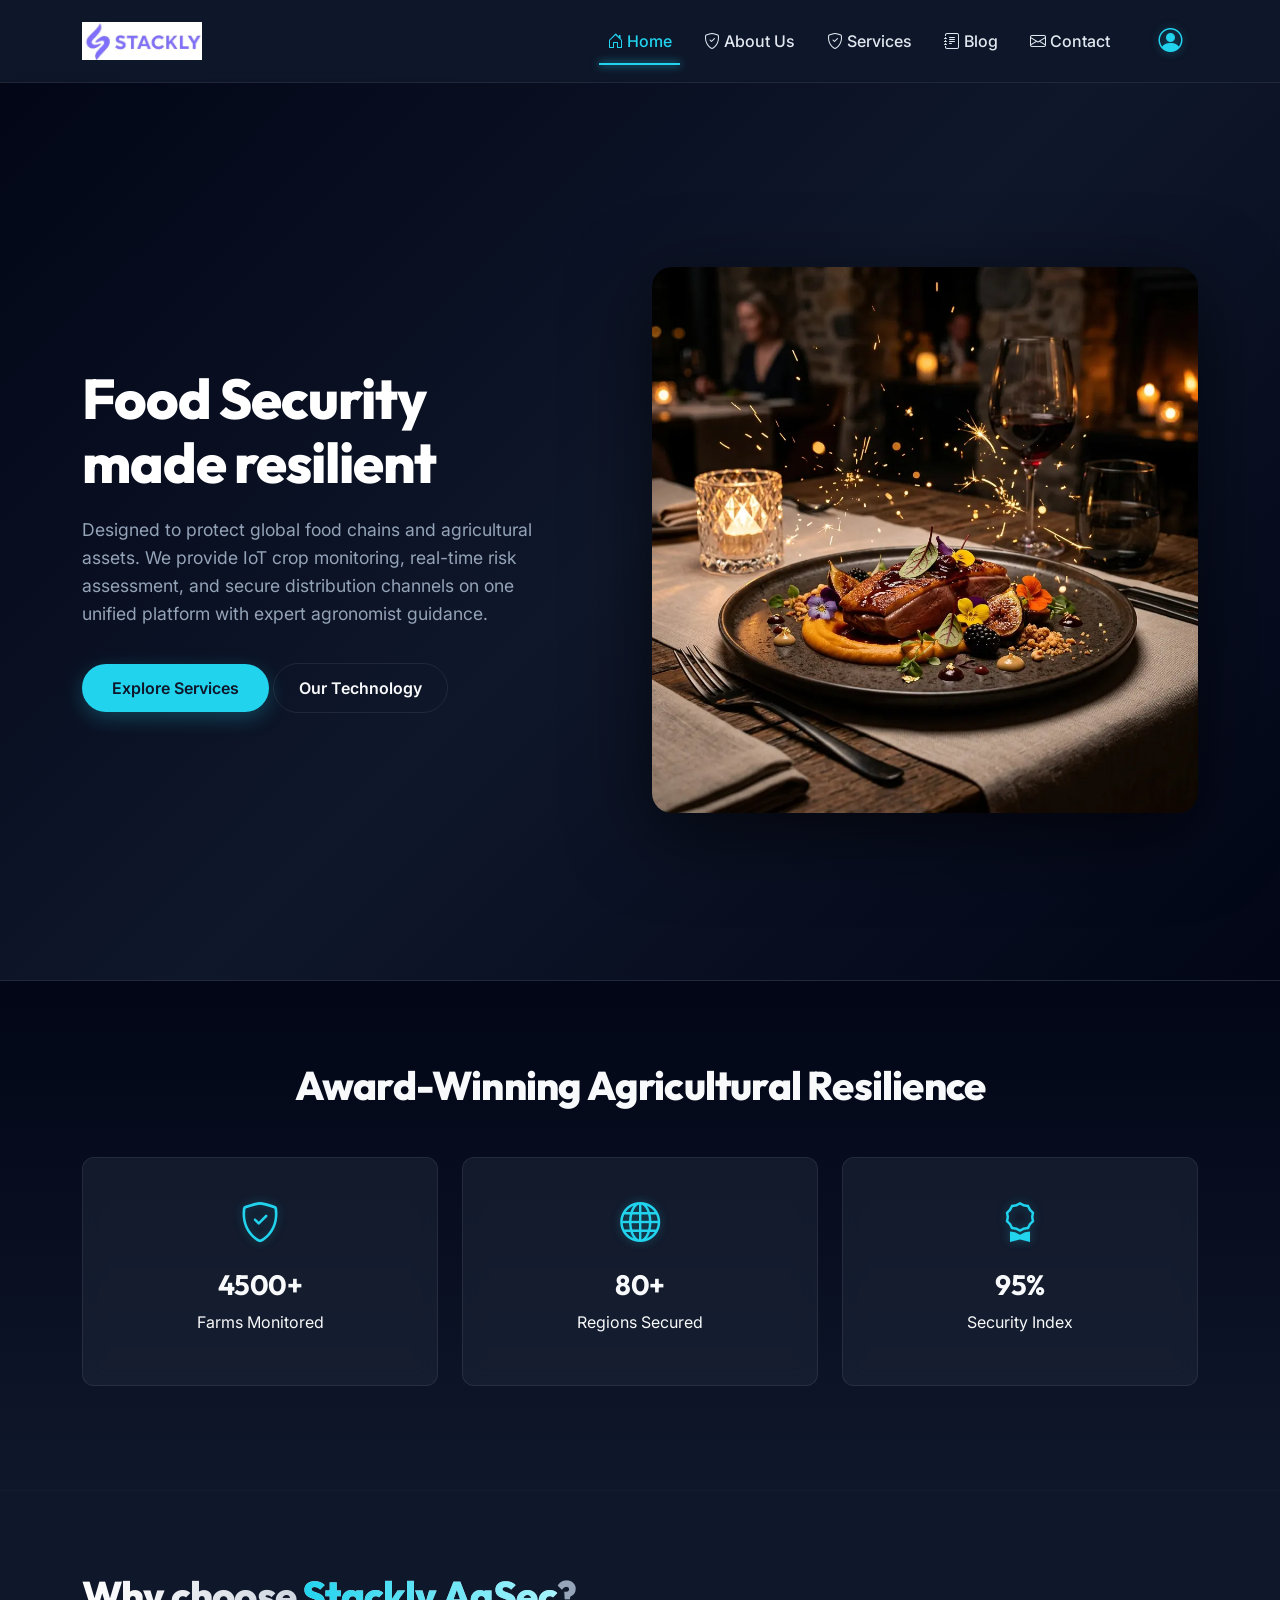
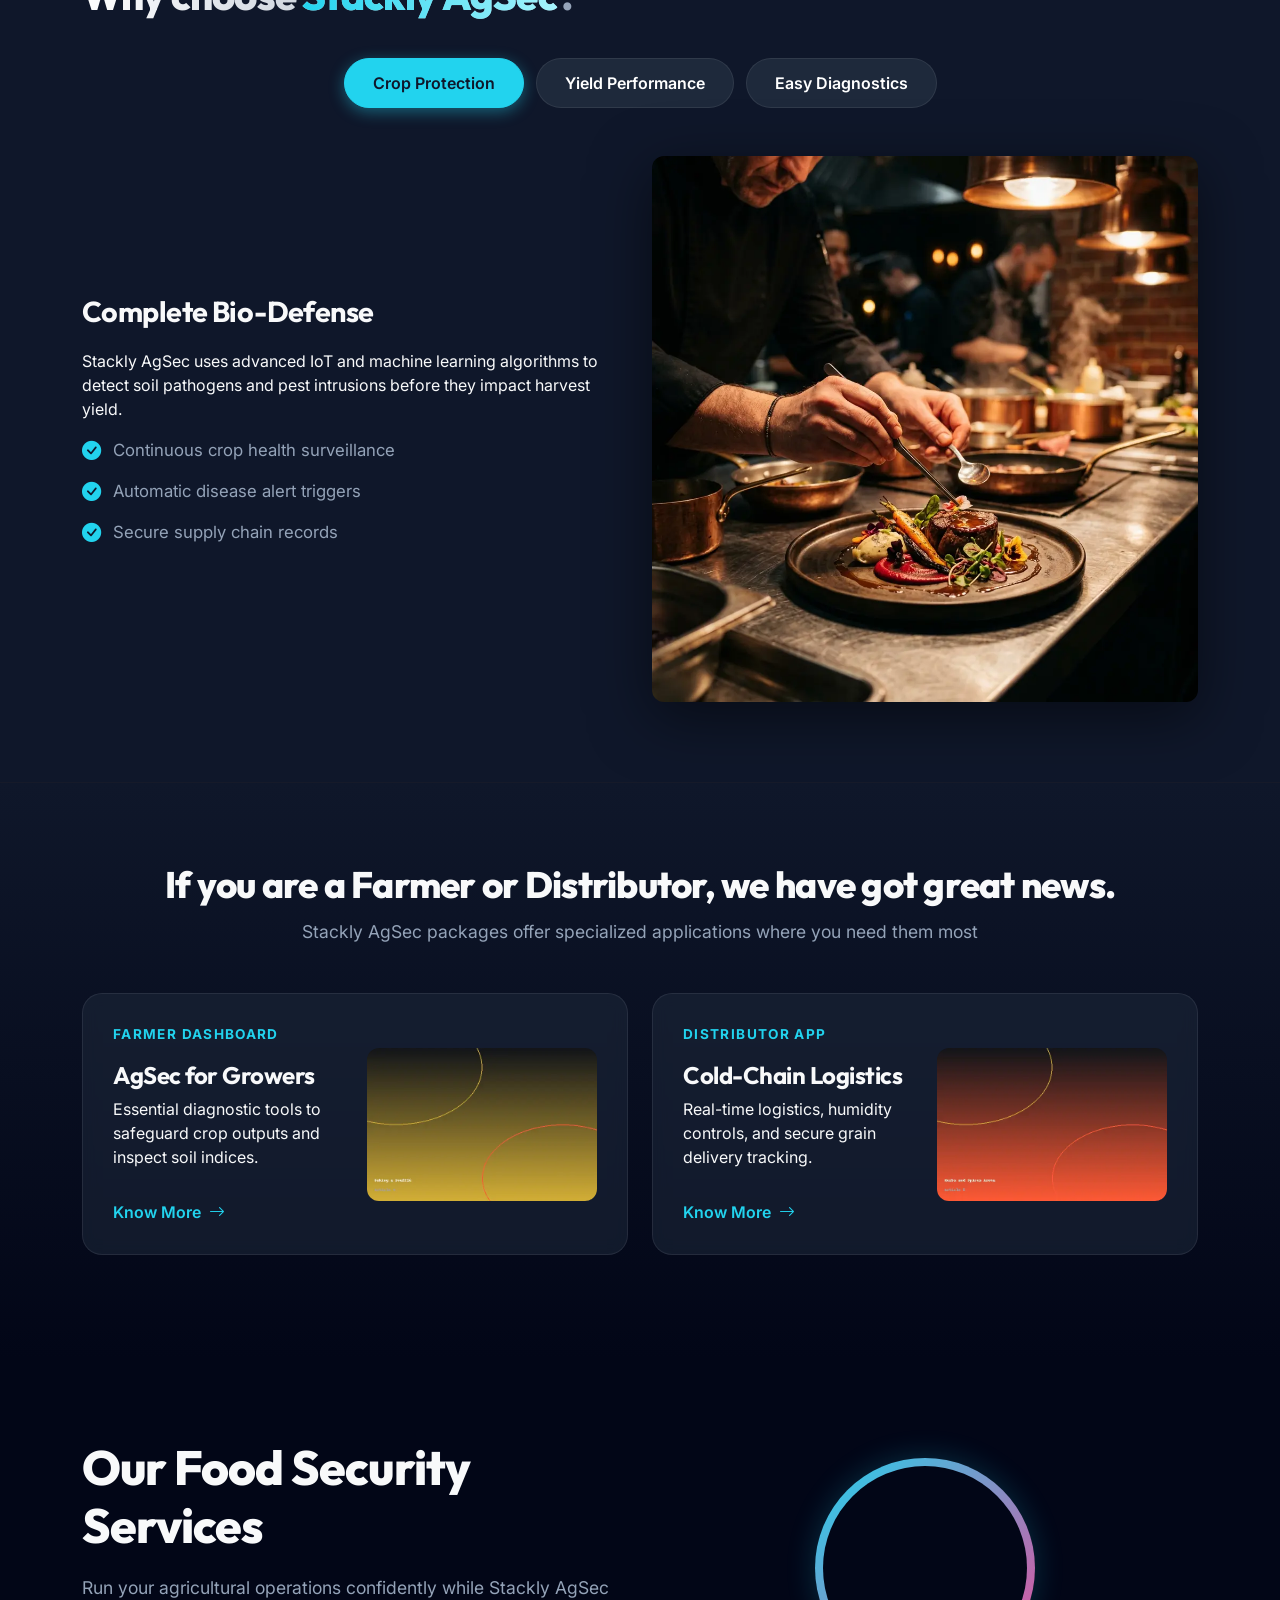
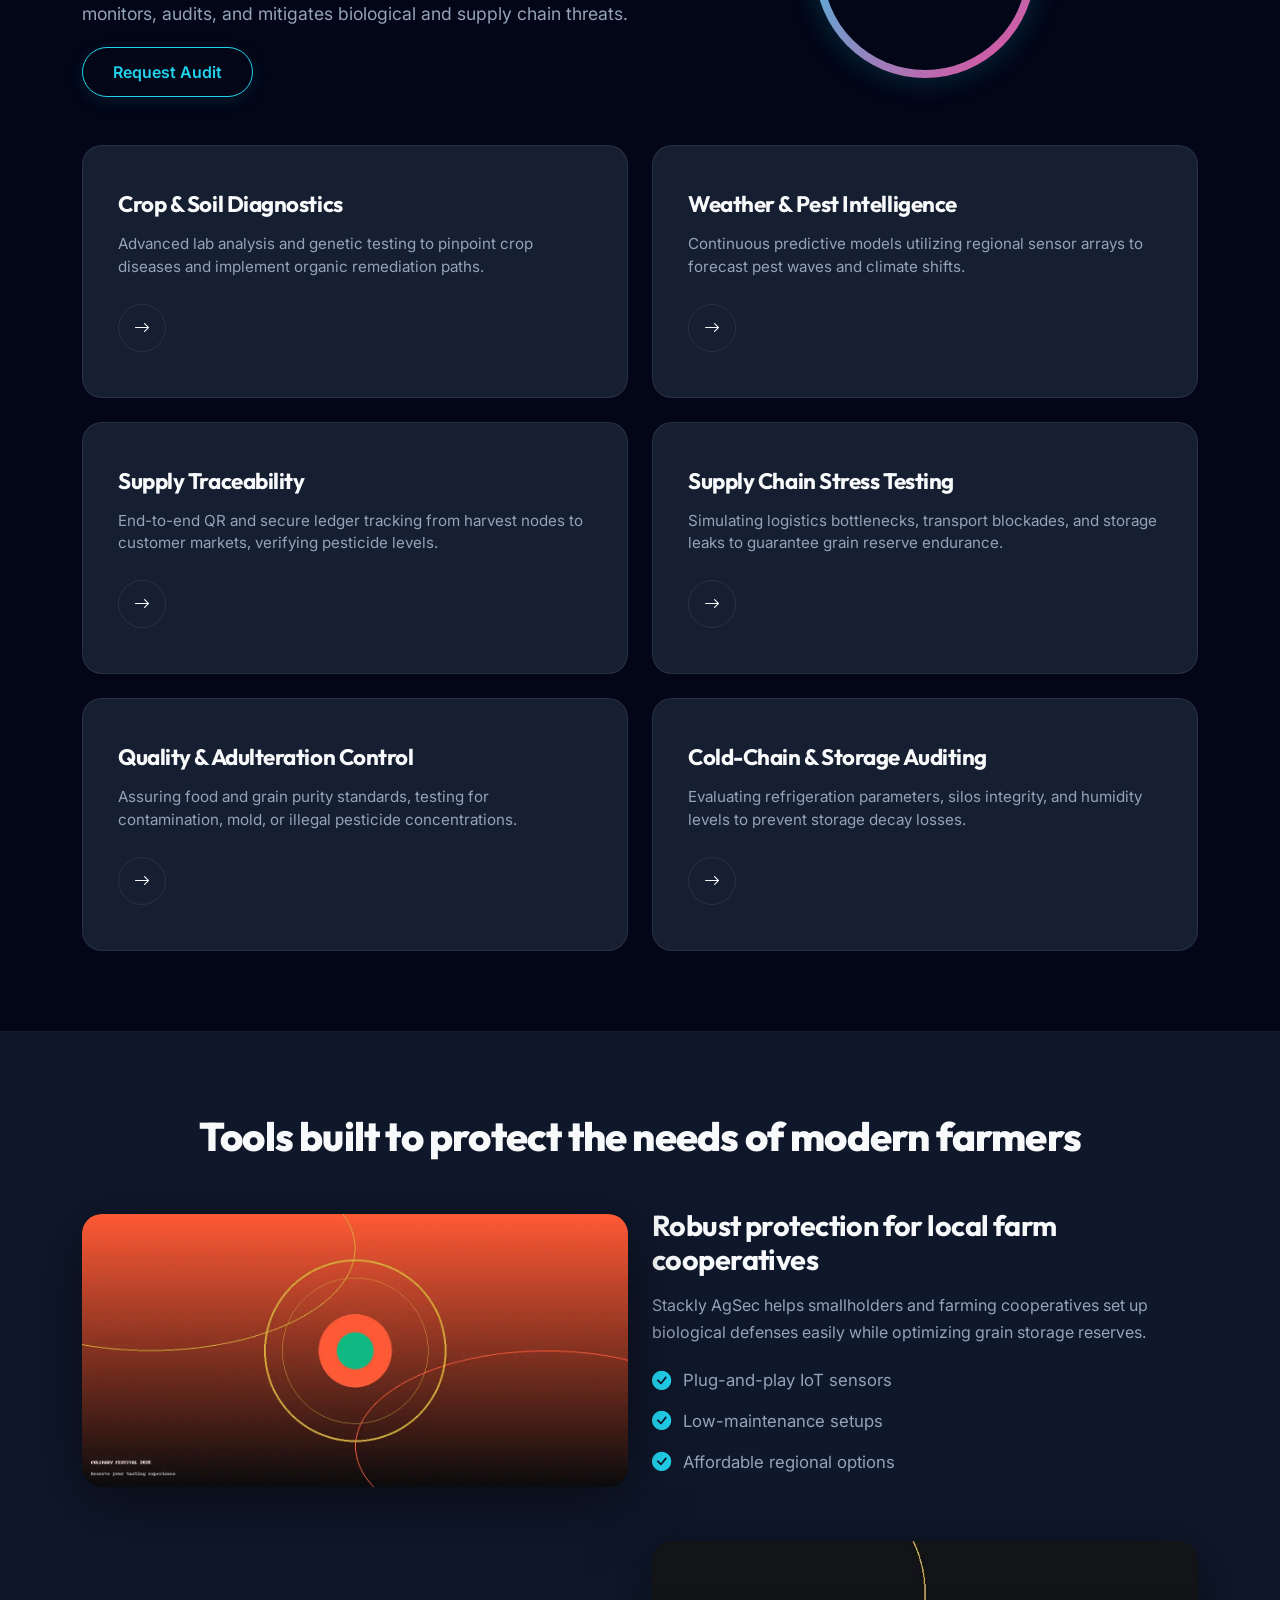
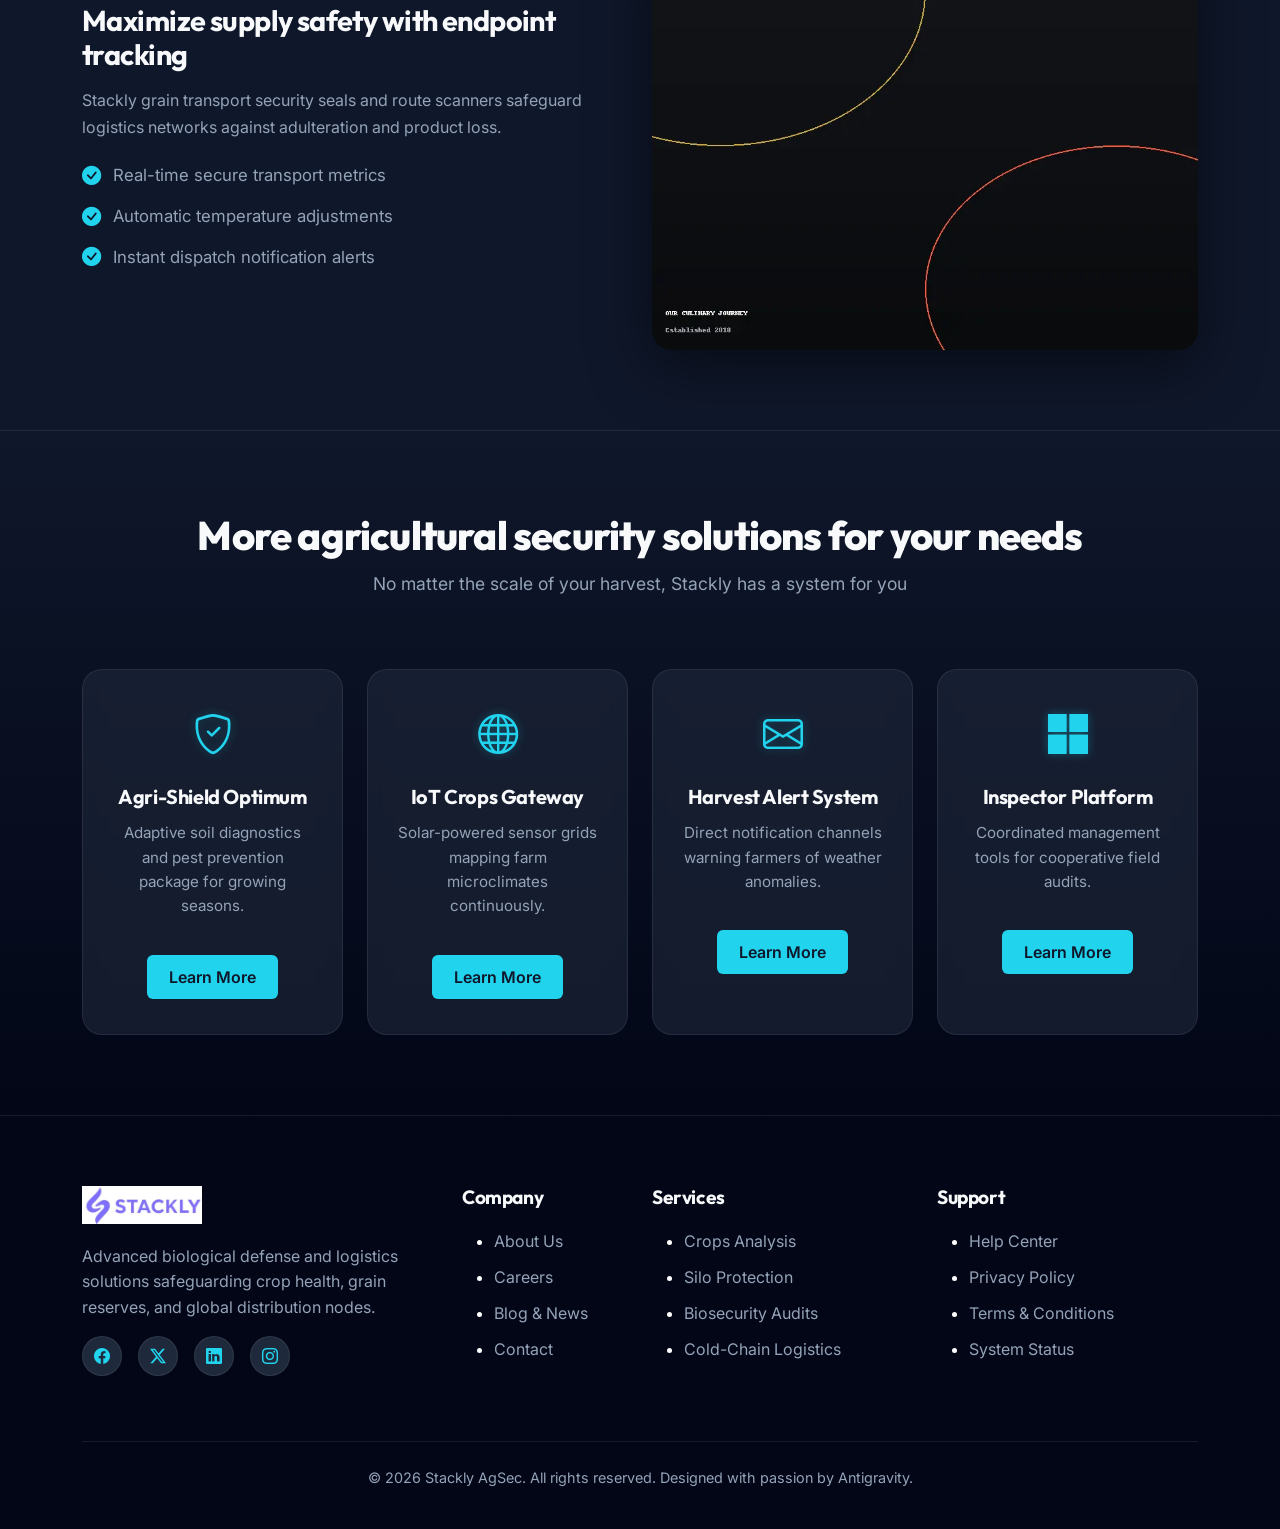
==== commit 52ff3764: "Remove JS dependencies, fix tabs, and link Learn More buttons to error.html" ====
--- a/index.html
+++ b/index.html
@@ -88,21 +88,21 @@
       <div class="col-lg-4 col-md-6 mb-4">
         <div class="stat-card text-center">
           <i class="bi bi-shield-check stat-icon"></i>
-          <h3 class="counter stat-number" data-target="4500" data-suffix="+">0</h3>
+          <h3 class="stat-number">4500+</h3>
           <p>Farms Monitored</p>
         </div>
       </div>
       <div class="col-lg-4 col-md-6 mb-4">
         <div class="stat-card text-center">
           <i class="bi bi-globe stat-icon"></i>
-          <h3 class="counter stat-number" data-target="80" data-suffix="+">0</h3>
+          <h3 class="stat-number">80+</h3>
           <p>Regions Secured</p>
         </div>
       </div>
       <div class="col-lg-4 col-md-6 mb-4">
         <div class="stat-card text-center">
           <i class="bi bi-award stat-icon"></i>
-          <h3 class="counter stat-number" data-target="95" data-suffix="%">0</h3>
+          <h3 class="stat-number">95%</h3>
           <p>Security Index</p>
         </div>
       </div>
@@ -114,58 +114,65 @@
 <section class="choose-section">
   <div class="container">
     <h2 class="text-center section-title">Why choose <span>Stackly AgSec</span>?</h2>
-    <div class="tabs text-center mt-4">
-      <button class="tab-btn active" onclick="showTab('protection')">Crop Protection</button>
-      <button class="tab-btn" onclick="showTab('performance')">Yield Performance</button>
-      <button class="tab-btn" onclick="showTab('easy')">Easy Diagnostics</button>
-    </div>
-    <div class="tab-content mt-5">
-      <!-- Tab 1 -->
-      <div class="tab-pane active" id="protection">
-        <div class="row align-items-center">
-          <div class="col-lg-6">
-            <h3>Complete Bio-Defense</h3>
-            <p>Stackly AgSec uses advanced IoT and machine learning algorithms to detect soil pathogens and pest intrusions before they impact harvest yield.</p>
-            <ul>
-              <li><i class="bi bi-check-circle-fill"></i> Continuous crop health surveillance</li>
-              <li><i class="bi bi-check-circle-fill"></i> Automatic disease alert triggers</li>
-              <li><i class="bi bi-check-circle-fill"></i> Secure supply chain records</li>
-            </ul>
+    <div class="tabs-container">
+      <input type="radio" name="tabs" id="tab-protection" checked>
+      <input type="radio" name="tabs" id="tab-performance">
+      <input type="radio" name="tabs" id="tab-easy">
+
+      <div class="tabs text-center mt-4">
+        <label for="tab-protection" class="tab-btn">Crop Protection</label>
+        <label for="tab-performance" class="tab-btn">Yield Performance</label>
+        <label for="tab-easy" class="tab-btn">Easy Diagnostics</label>
+      </div>
+
+      <div class="tab-content mt-5">
+        <!-- Tab 1 -->
+        <div class="tab-pane" id="content-protection">
+          <div class="row align-items-center">
+            <div class="col-lg-6">
+              <h3>Complete Bio-Defense</h3>
+              <p>Stackly AgSec uses advanced IoT and machine learning algorithms to detect soil pathogens and pest intrusions before they impact harvest yield.</p>
+              <ul>
+                <li><i class="bi bi-check-circle-fill"></i> Continuous crop health surveillance</li>
+                <li><i class="bi bi-check-circle-fill"></i> Automatic disease alert triggers</li>
+                <li><i class="bi bi-check-circle-fill"></i> Secure supply chain records</li>
+              </ul>
+            </div>
+            <div class="col-lg-6 text-center">
+              <img src="images/hero1.webp" class="img-fluid tab-img" alt="Bio Defense">
+            </div>
           </div>
-          <div class="col-lg-6 text-center">
-            <img src="images/hero1.webp" class="img-fluid tab-img" alt="Bio Defense">
+        </div>
+        <!-- Tab 2 -->
+        <div class="tab-pane" id="content-performance">
+          <div class="row align-items-center">
+            <div class="col-lg-6">
+              <h3>Optimizing Soil & Output</h3>
+              <p>Lightweight remote monitoring sensors running on solar power continuously track moisture, nutrients, and temperature conditions to guide irrigation cycles.</p>
+              <ul>
+                <li><i class="bi bi-check-circle-fill"></i> Automated soil data gathering</li>
+                <li><i class="bi bi-check-circle-fill"></i> Weekly yield predictions</li>
+              </ul>
+            </div>
+            <div class="col-lg-6 text-center">
+              <img src="images/hero2.webp" class="img-fluid tab-img" alt="Soil Optimization">
+            </div>
           </div>
         </div>
-      </div>
-      <!-- Tab 2 -->
-      <div class="tab-pane" id="performance">
-        <div class="row align-items-center">
-          <div class="col-lg-6">
-            <h3>Optimizing Soil & Output</h3>
-            <p>Lightweight remote monitoring sensors running on solar power continuously track moisture, nutrients, and temperature conditions to guide irrigation cycles.</p>
-            <ul>
-              <li><i class="bi bi-check-circle-fill"></i> Automated soil data gathering</li>
-              <li><i class="bi bi-check-circle-fill"></i> Weekly yield predictions</li>
-            </ul>
-          </div>
-          <div class="col-lg-6 text-center">
-            <img src="images/hero2.webp" class="img-fluid tab-img" alt="Soil Optimization">
-          </div>
-        </div>
-      </div>
-      <!-- Tab 3 -->
-      <div class="tab-pane" id="easy">
-        <div class="row align-items-center">
-          <div class="col-lg-6">
-            <h3>Simple Partner Console</h3>
-            <p>Get complete insight into crop indices, soil history, and order logs through an intuitive desktop and mobile interface designed for farmers.</p>
-            <ul>
-              <li><i class="bi bi-check-circle-fill"></i> Customizable threat alerts</li>
-              <li><i class="bi bi-check-circle-fill"></i> Direct agricultural advisor chat</li>
-            </ul>
-          </div>
-          <div class="col-lg-6 text-center">
-            <img src="images/hero3.webp" class="img-fluid tab-img" alt="Partner Console">
+        <!-- Tab 3 -->
+        <div class="tab-pane" id="content-easy">
+          <div class="row align-items-center">
+            <div class="col-lg-6">
+              <h3>Simple Partner Console</h3>
+              <p>Get complete insight into crop indices, soil history, and order logs through an intuitive desktop and mobile interface designed for farmers.</p>
+              <ul>
+                <li><i class="bi bi-check-circle-fill"></i> Customizable threat alerts</li>
+                <li><i class="bi bi-check-circle-fill"></i> Direct agricultural advisor chat</li>
+              </ul>
+            </div>
+            <div class="col-lg-6 text-center">
+              <img src="images/hero3.webp" class="img-fluid tab-img" alt="Partner Console">
+            </div>
           </div>
         </div>
       </div>
@@ -329,7 +336,7 @@
           <i class="bi bi-shield-check icon"></i>
           <h5>Agri-Shield Optimum</h5>
           <p>Adaptive soil diagnostics and pest prevention package for growing seasons.</p>
-          <a href="services.html" class="solution-btn">Learn More</a>
+          <a href="error.html" class="solution-btn">Learn More</a>
         </div>
       </div>
       <!-- Solution 2 -->
@@ -338,7 +345,7 @@
           <i class="bi bi-globe icon"></i>
           <h5>IoT Crops Gateway</h5>
           <p>Solar-powered sensor grids mapping farm microclimates continuously.</p>
-          <a href="services.html" class="solution-btn">Learn More</a>
+          <a href="error.html" class="solution-btn">Learn More</a>
         </div>
       </div>
       <!-- Solution 3 -->
@@ -347,7 +354,7 @@
           <i class="bi bi-envelope icon"></i>
           <h5>Harvest Alert System</h5>
           <p>Direct notification channels warning farmers of weather anomalies.</p>
-          <a href="services.html" class="solution-btn">Learn More</a>
+          <a href="error.html" class="solution-btn">Learn More</a>
         </div>
       </div>
       <!-- Solution 4 -->
@@ -356,7 +363,7 @@
           <i class="bi bi-microsoft icon"></i>
           <h5>Inspector Platform</h5>
           <p>Coordinated management tools for cooperative field audits.</p>
-          <a href="services.html" class="solution-btn">Learn More</a>
+          <a href="error.html" class="solution-btn">Learn More</a>
         </div>
       </div>
     </div>
@@ -419,19 +426,8 @@
 <script src="https://cdn.jsdelivr.net/npm/bootstrap@5.3.0/dist/js/bootstrap.bundle.min.js"></script>
 
 <!-- Script -->
-<script src="js/script.js"></script>
-
-<!-- Custom scripts for home page -->
-<script>
-  function showTab(tabId) {
-    let tabs = document.querySelectorAll('.tab-pane');
-    let buttons = document.querySelectorAll('.tab-btn');
-    tabs.forEach(t => t.classList.remove('active'));
-    buttons.forEach(b => b.classList.remove('active'));
-    
-    document.getElementById(tabId).classList.add('active');
-    event.currentTarget.classList.add('active');
-  }
-</script>
+
+
+
 </body>
 </html>
--- a/css/style.css
+++ b/css/style.css
@@ -355,7 +355,6 @@
   cursor: pointer;
 }
 
-.tab-btn.active,
 .tab-btn:hover {
   background: var(--primary-color);
   color: var(--bg-dark);
@@ -363,12 +362,27 @@
   border-color: var(--primary-color);
 }
 
+input[name="tabs"] {
+  display: none;
+}
+
+#tab-protection:checked ~ .tabs label[for="tab-protection"],
+#tab-performance:checked ~ .tabs label[for="tab-performance"],
+#tab-easy:checked ~ .tabs label[for="tab-easy"] {
+  background: var(--primary-color);
+  color: var(--bg-dark);
+  box-shadow: 0 4px 15px rgba(34, 211, 238, 0.4);
+  border-color: var(--primary-color);
+}
+
 .tab-pane {
   display: none;
   animation: fadeIn 0.6s cubic-bezier(0.4, 0, 0.2, 1);
 }
 
-.tab-pane.active {
+#tab-protection:checked ~ .tab-content #content-protection,
+#tab-performance:checked ~ .tab-content #content-performance,
+#tab-easy:checked ~ .tab-content #content-easy {
   display: block;
 }
 
